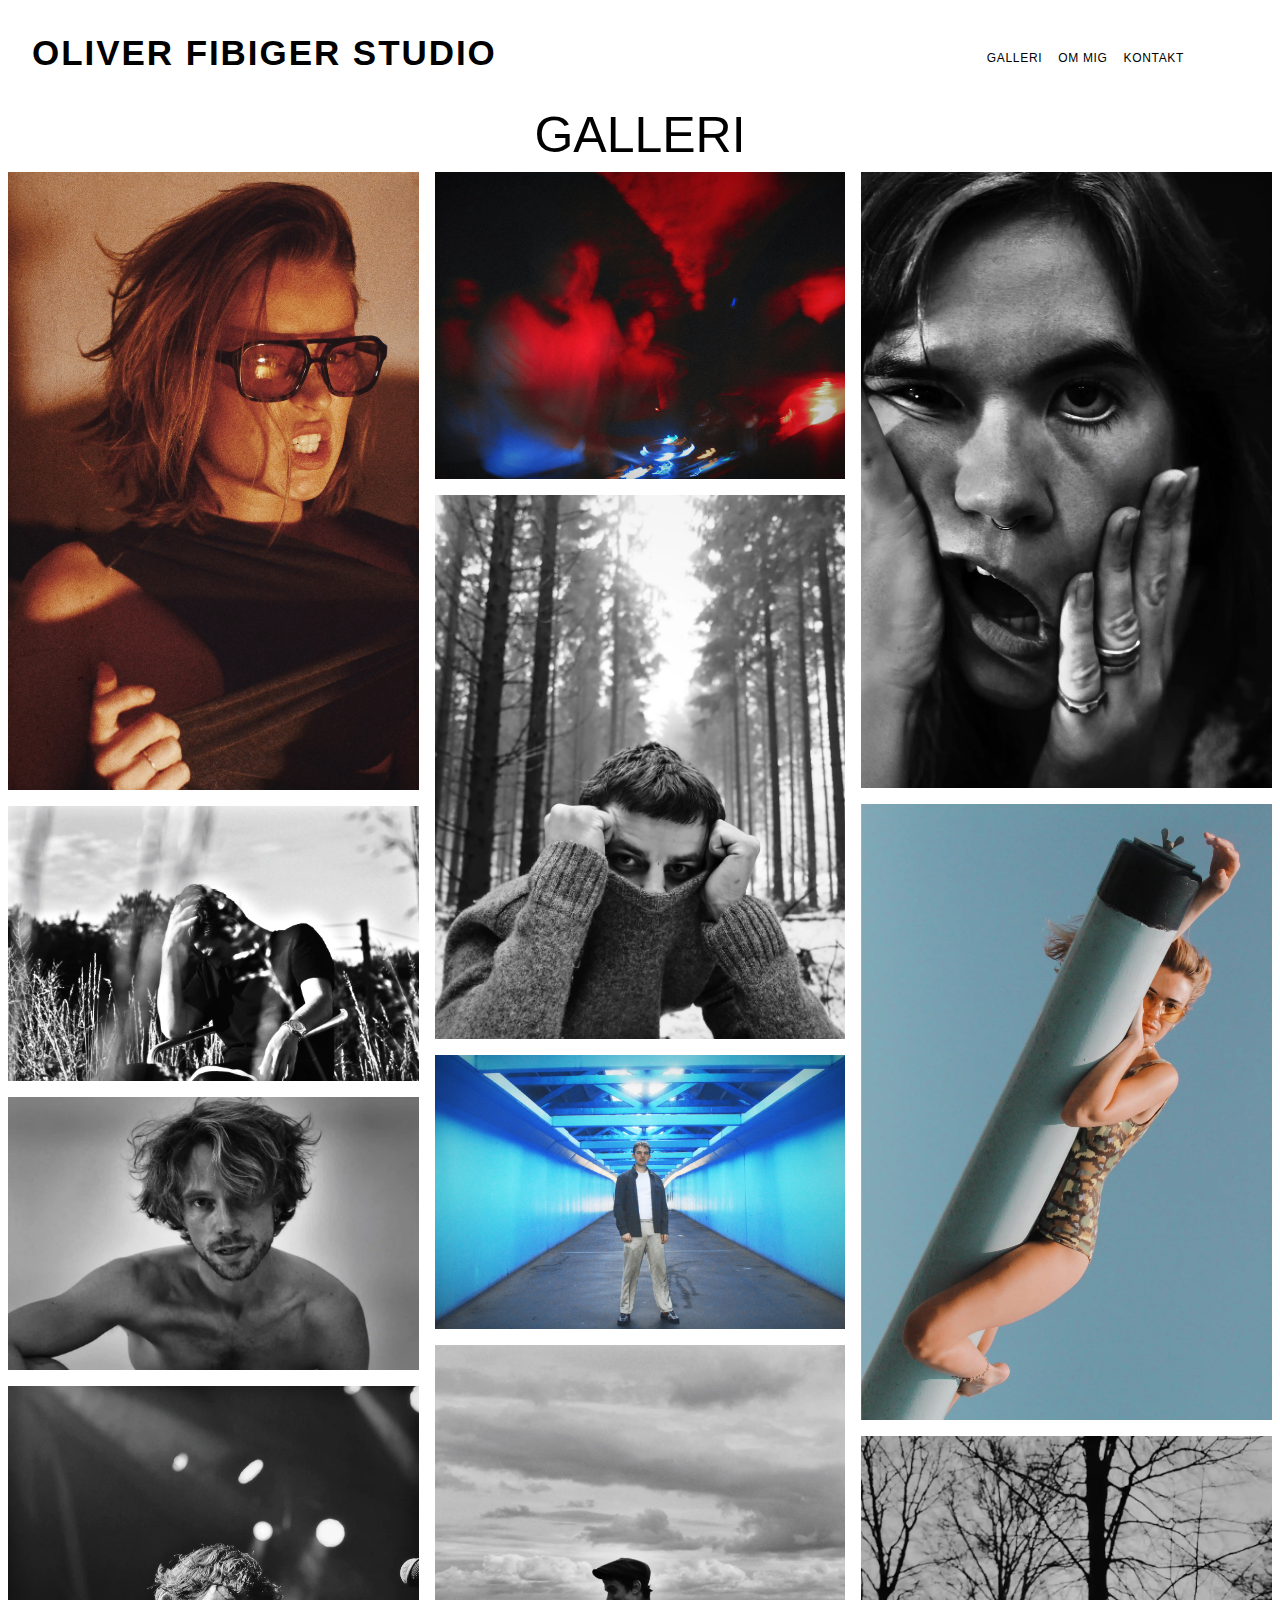
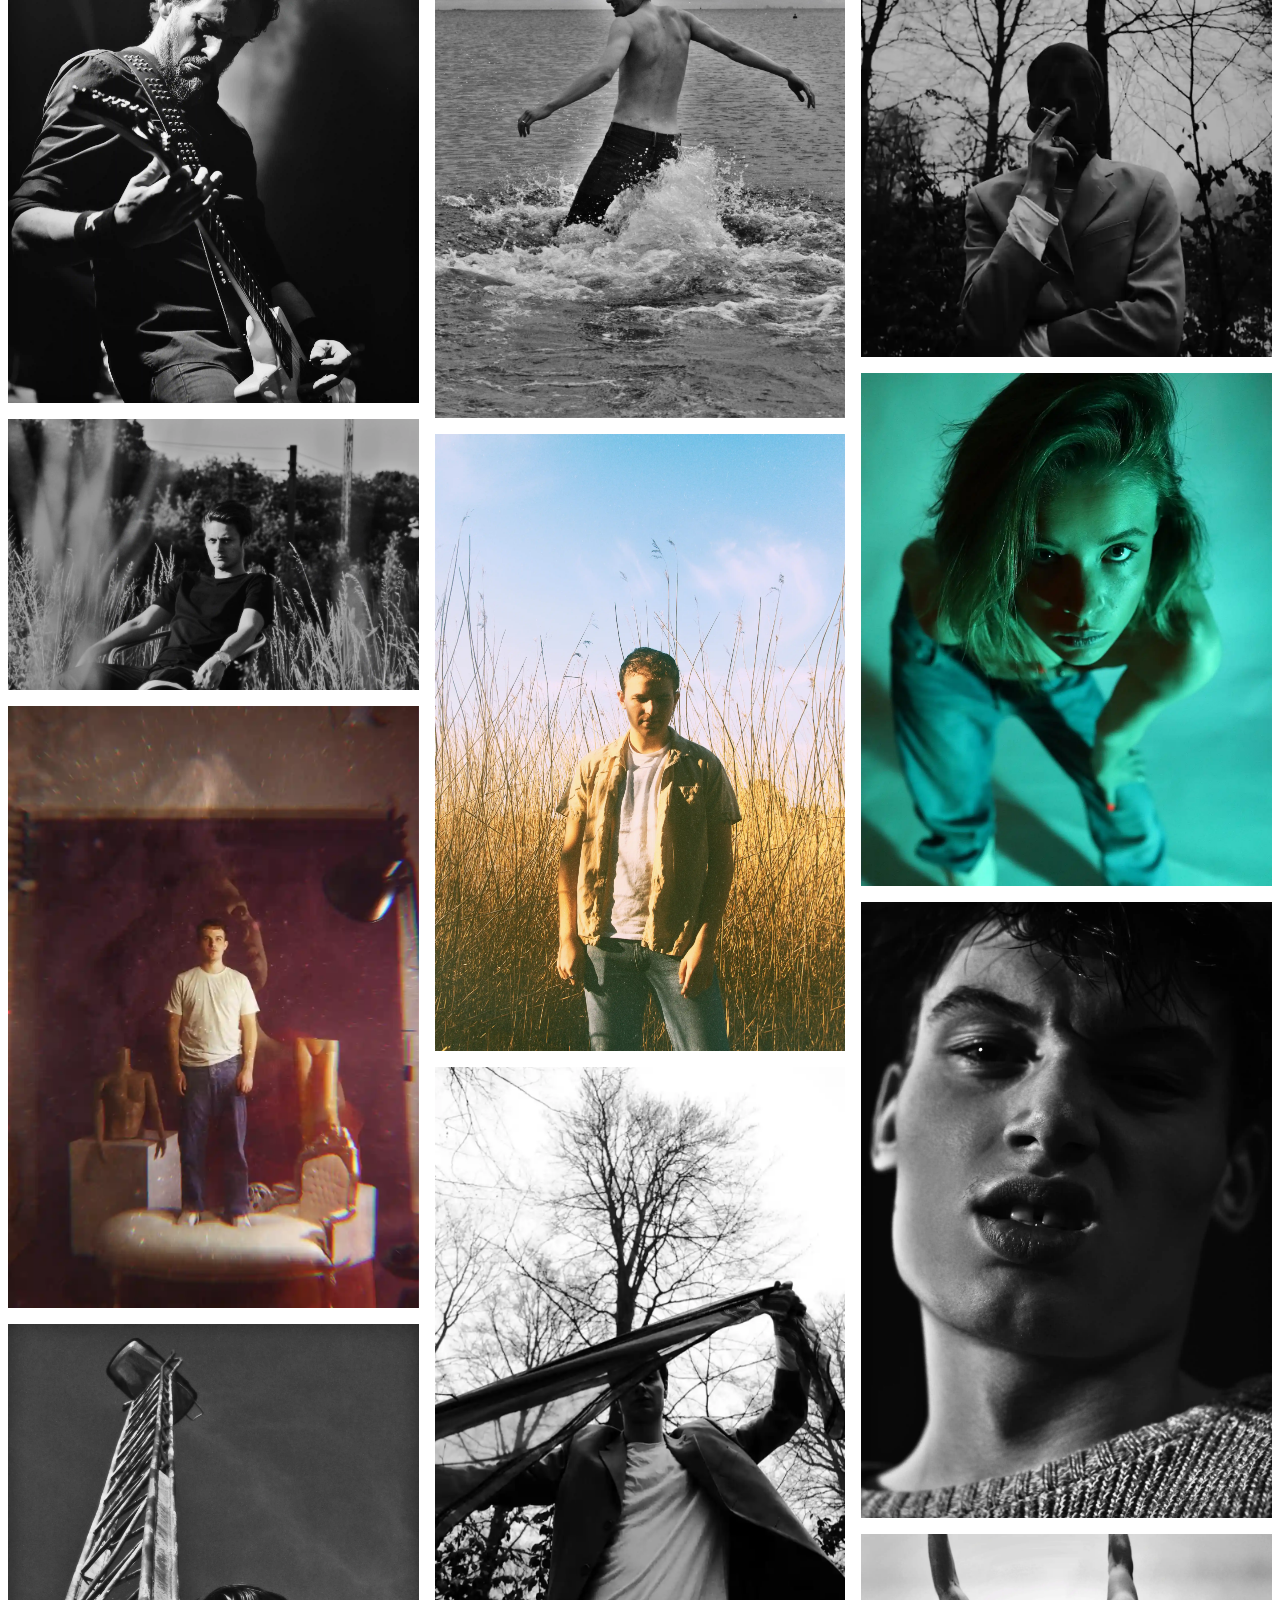
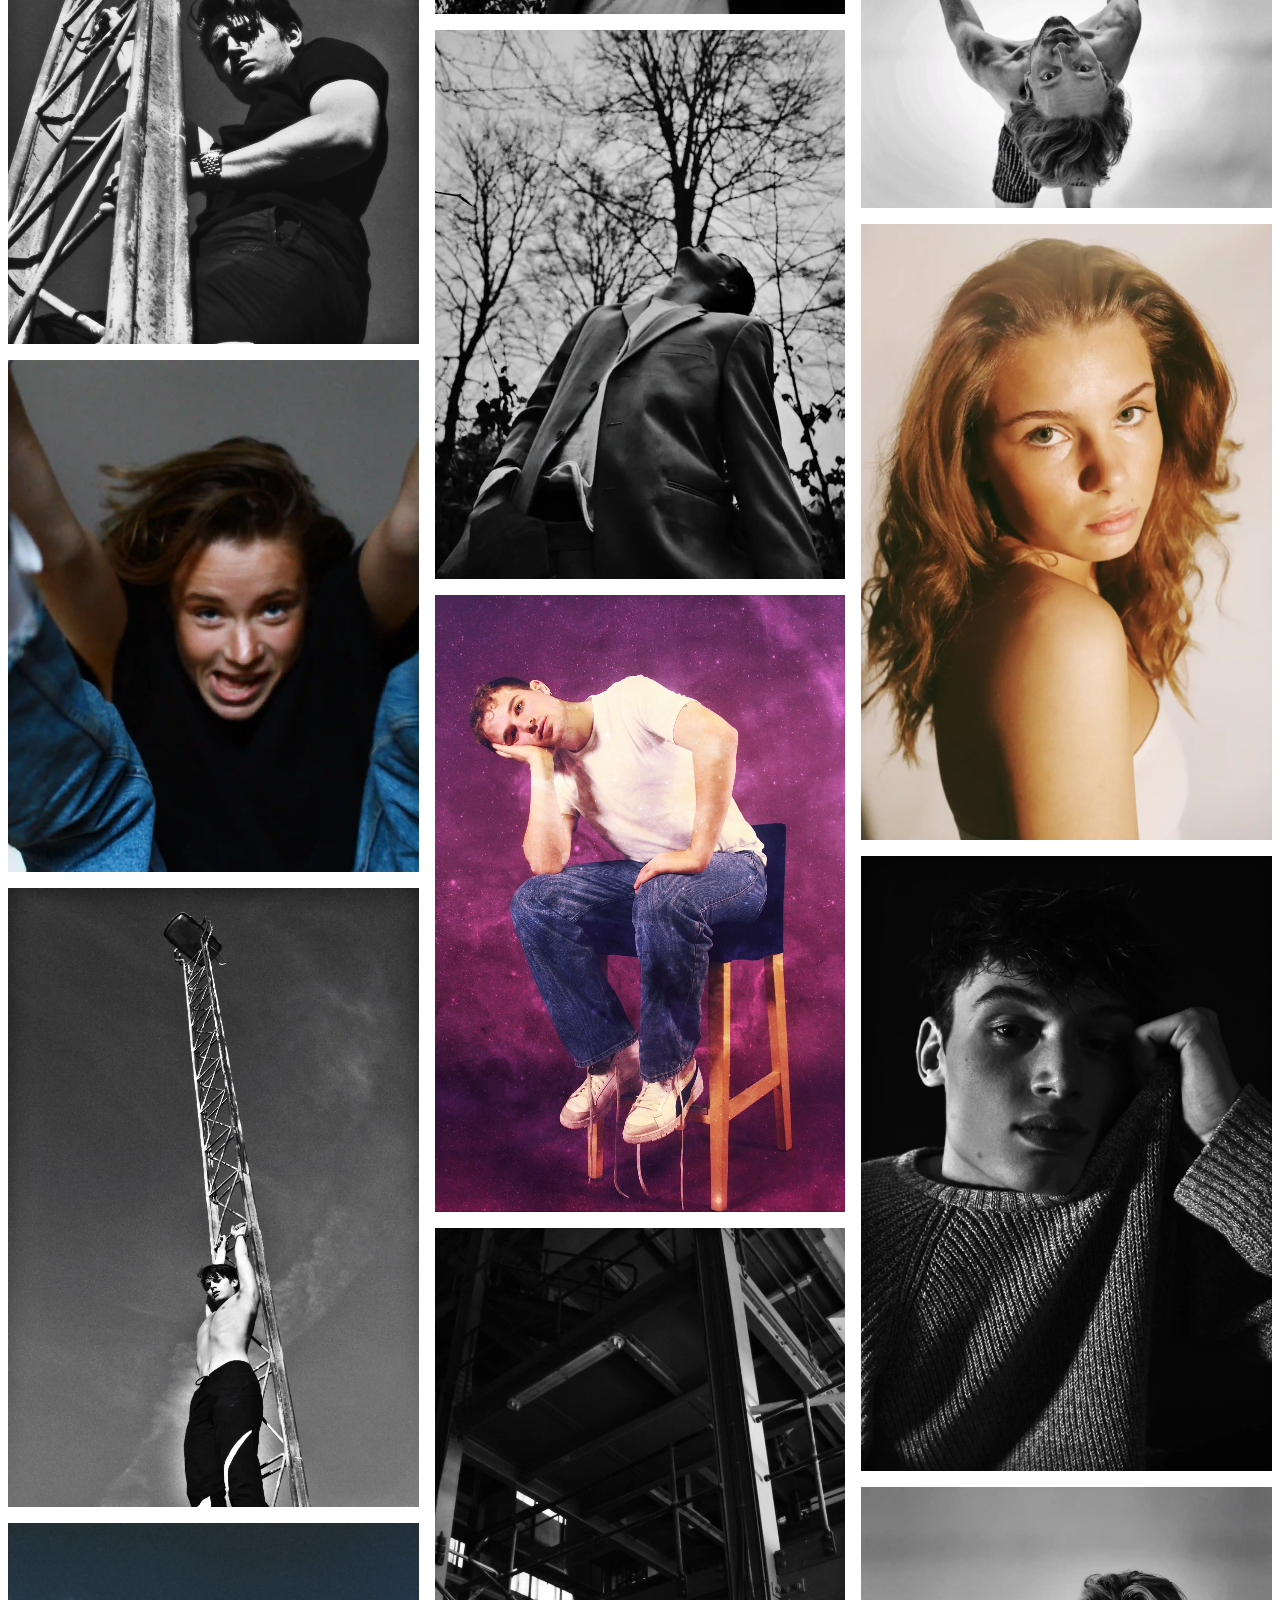
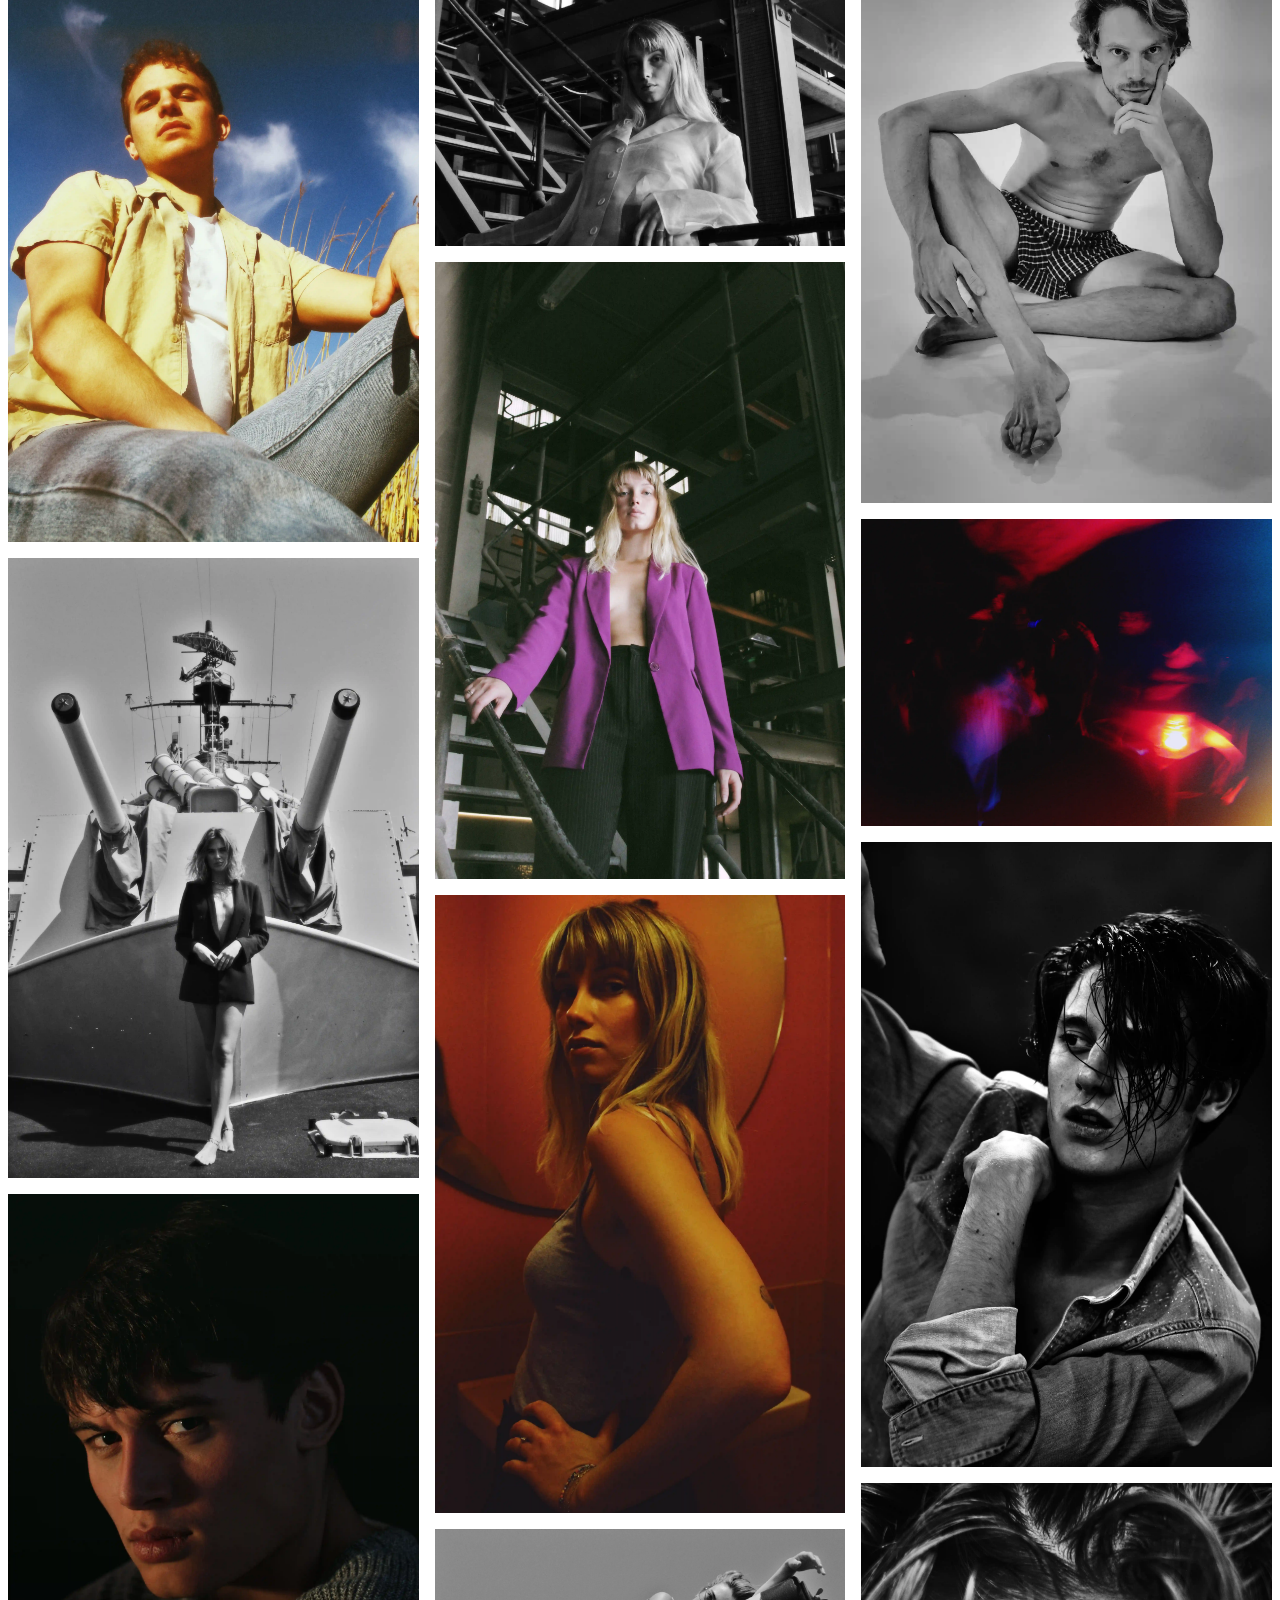
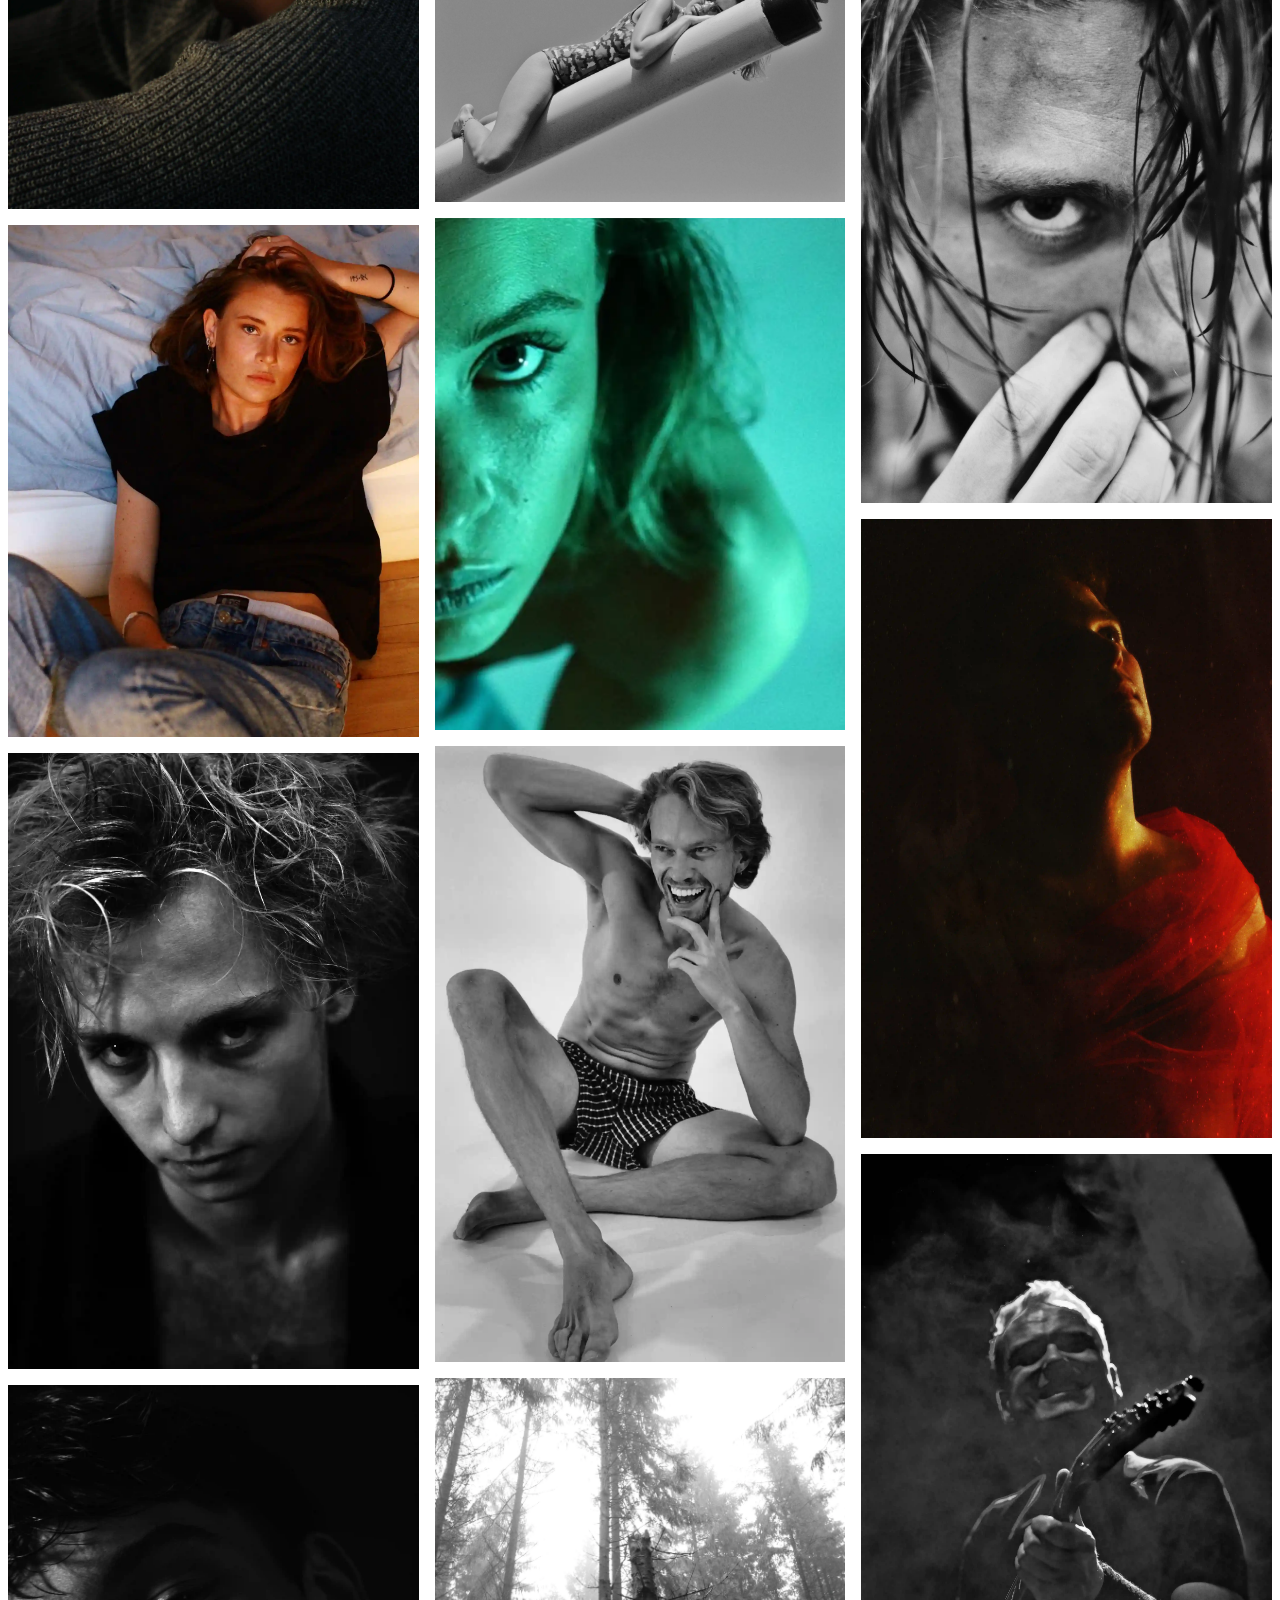
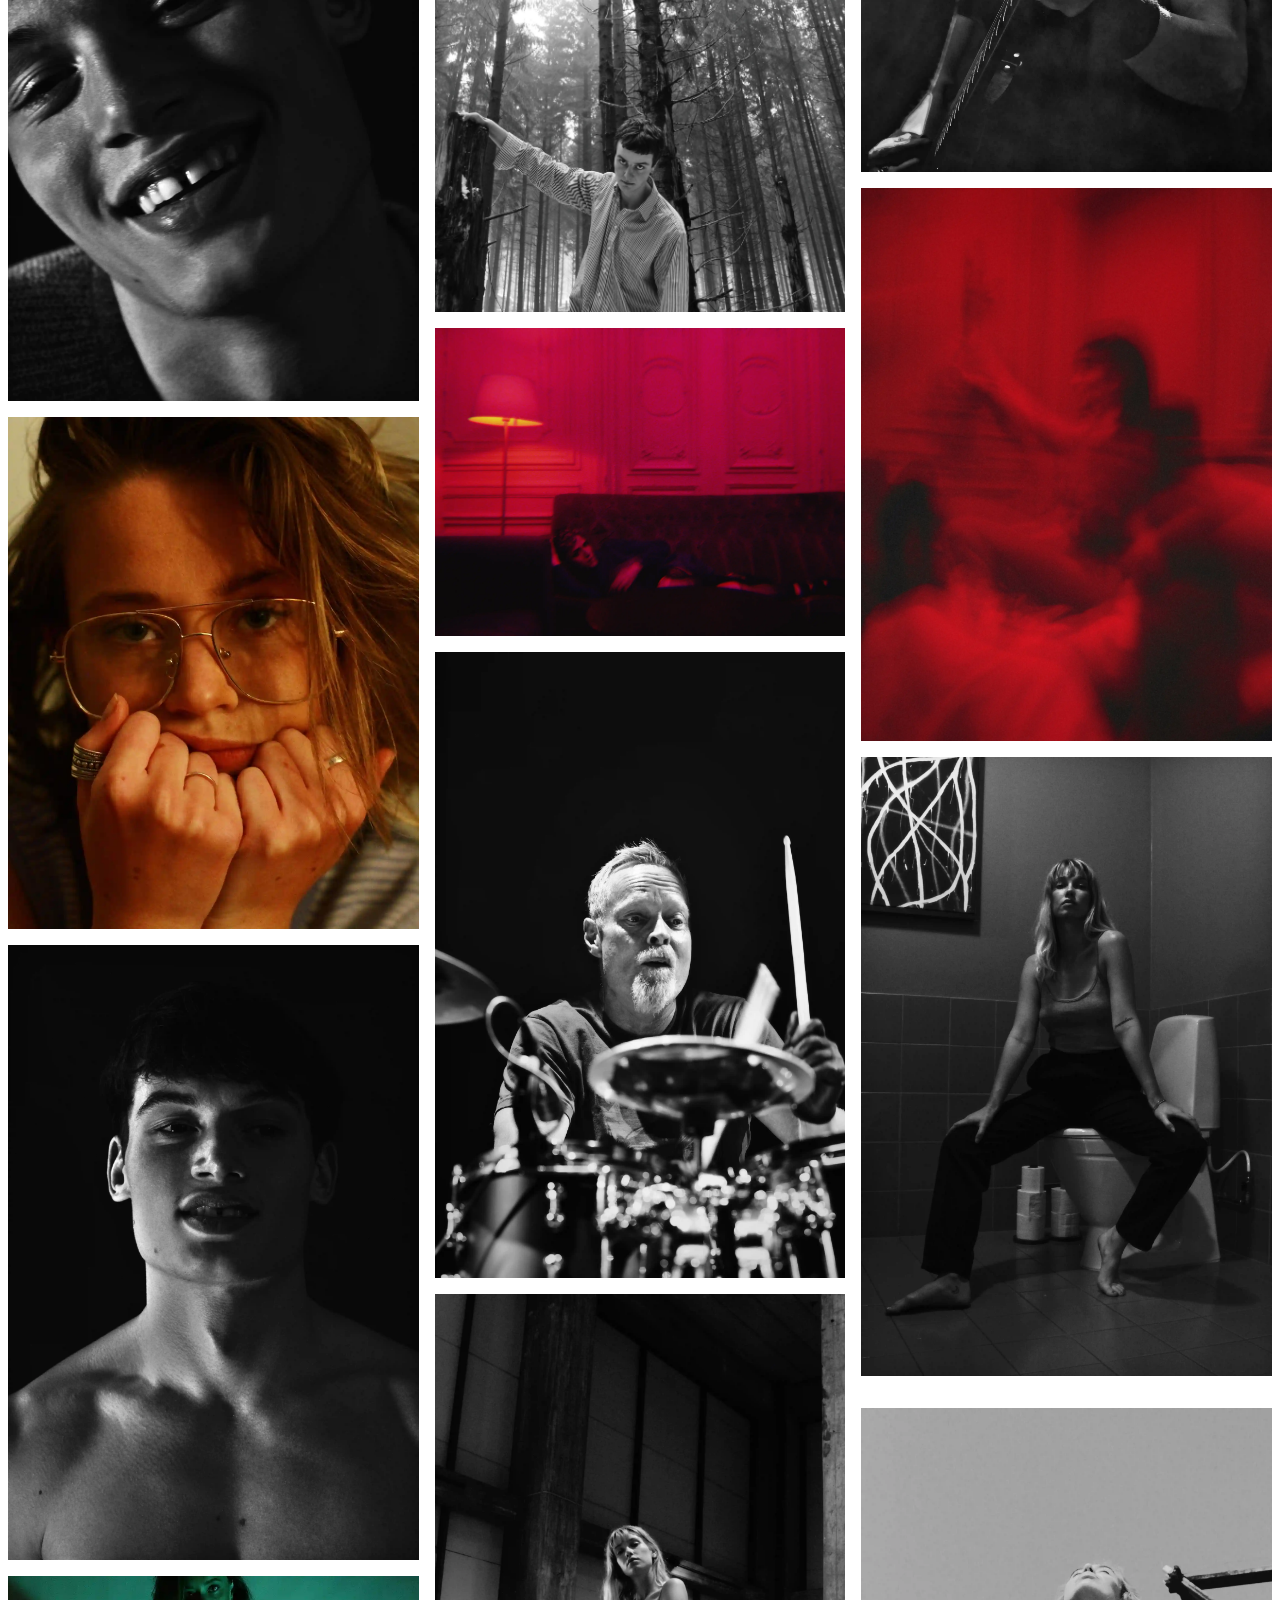
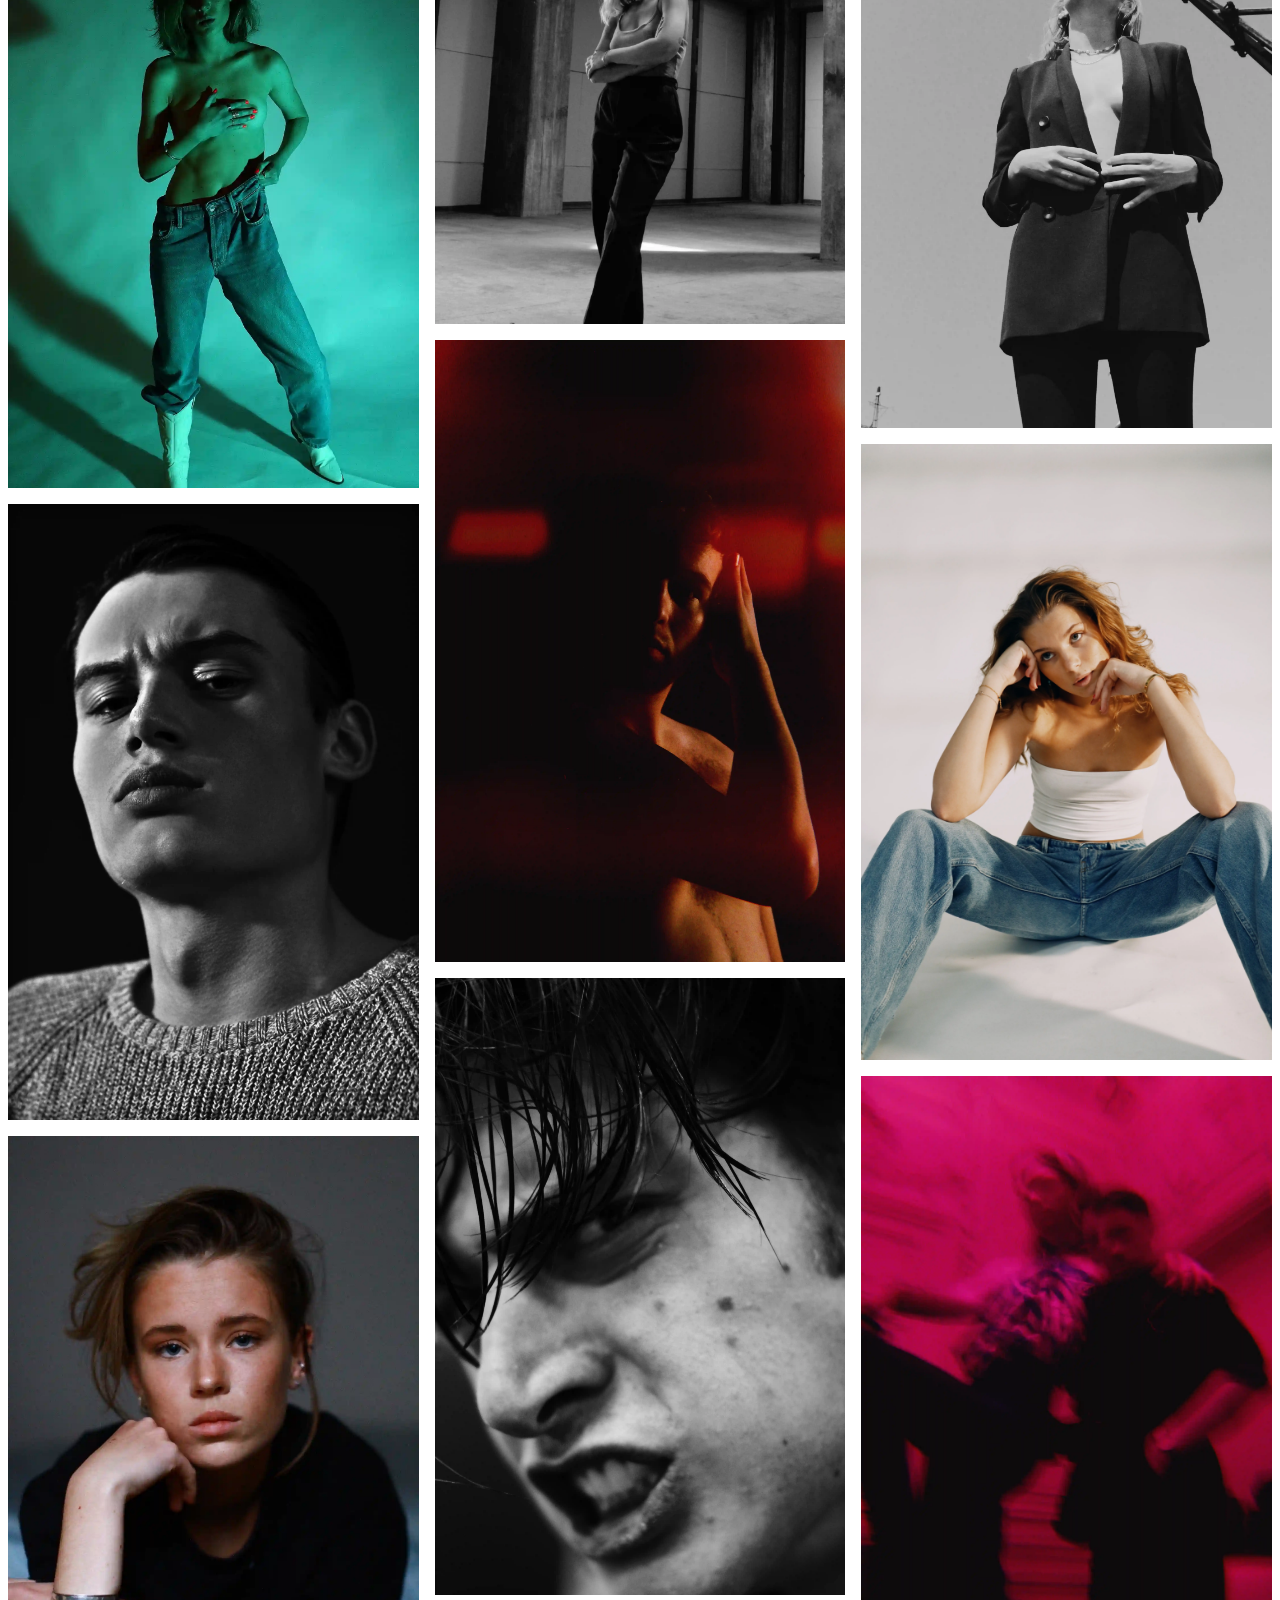
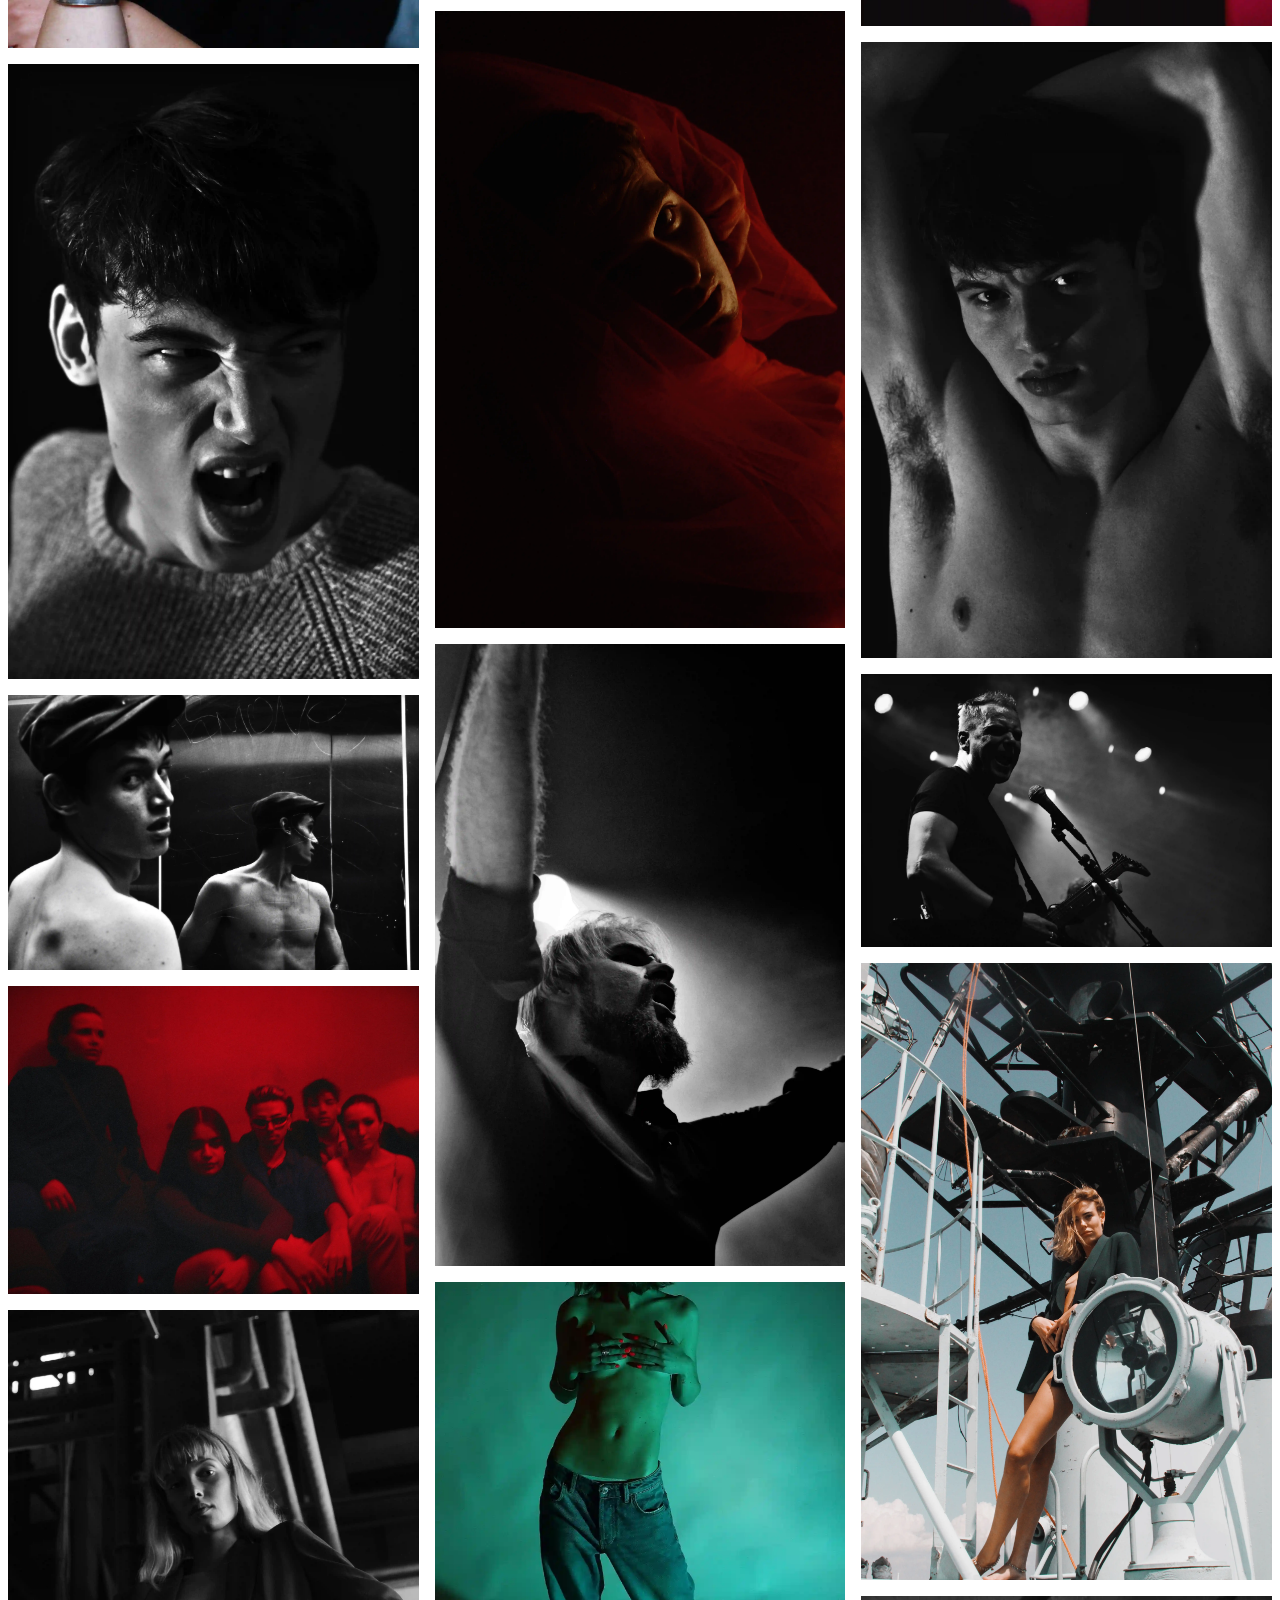
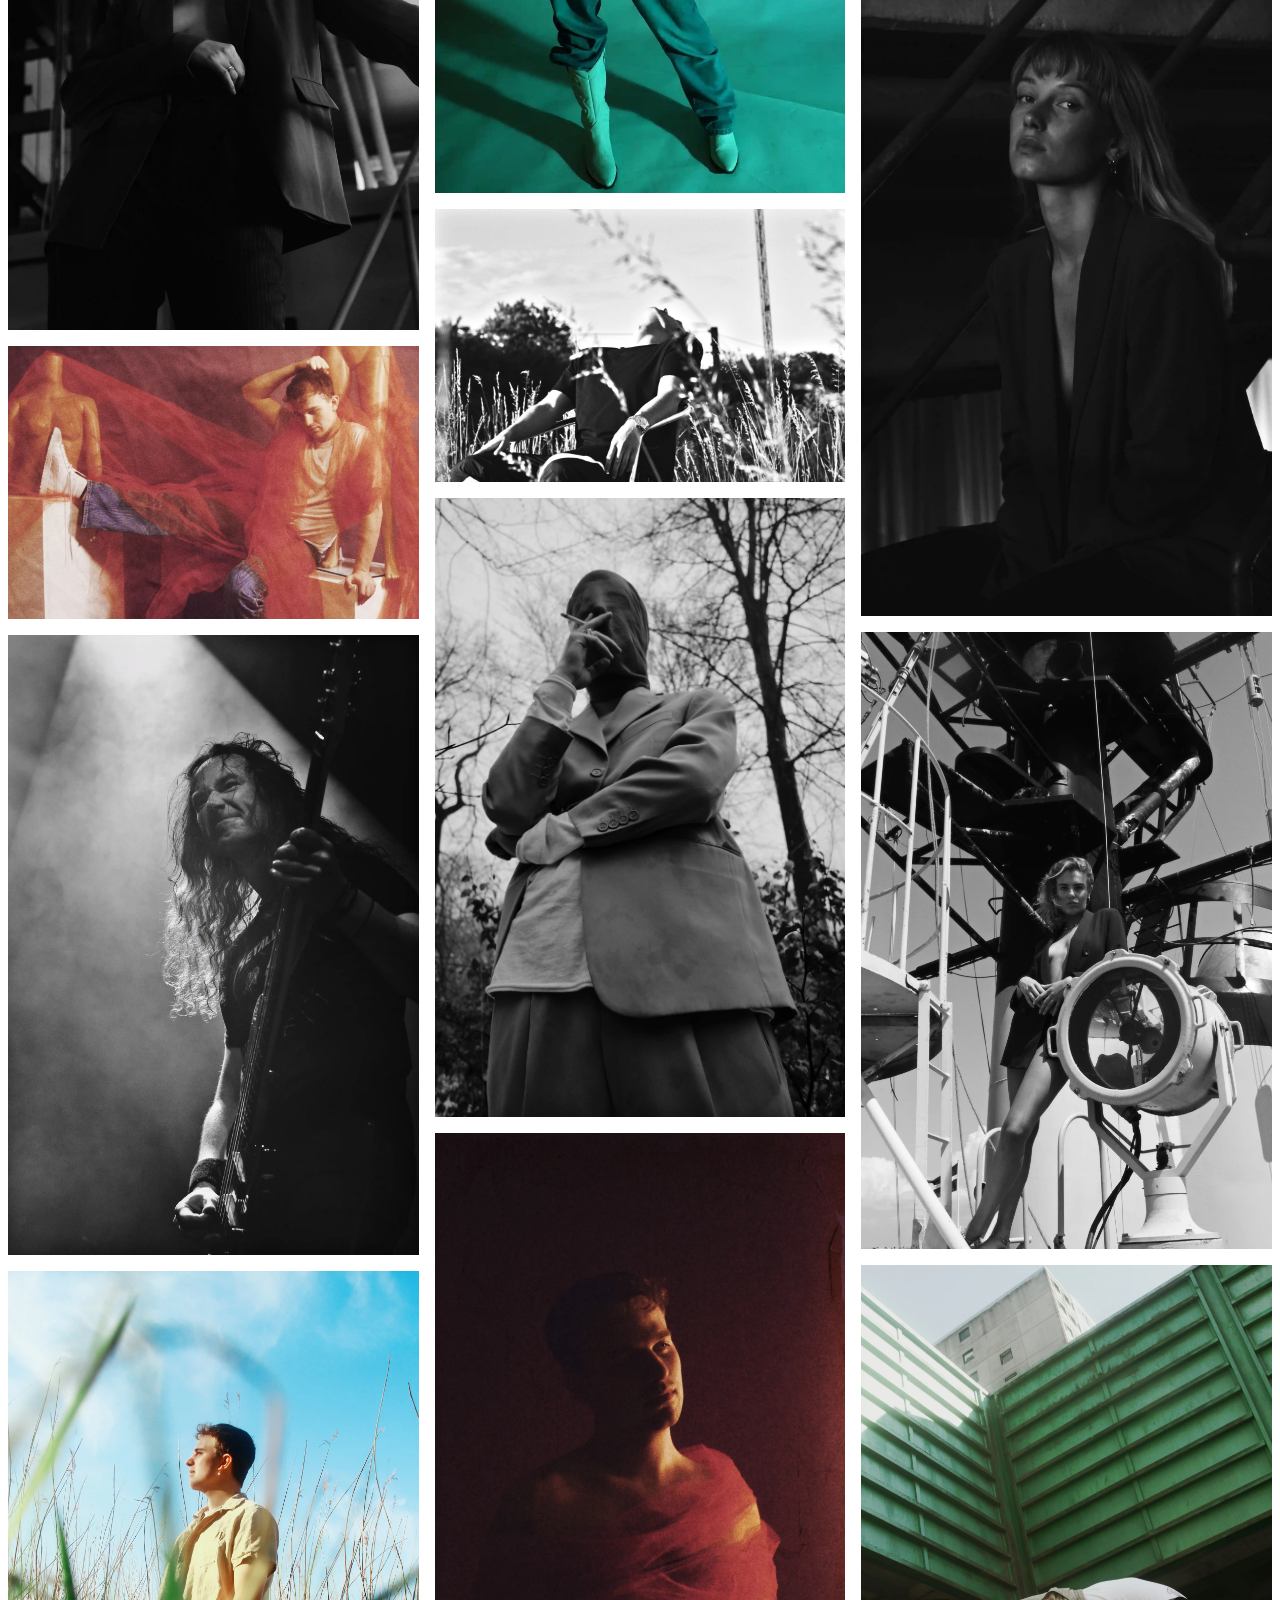
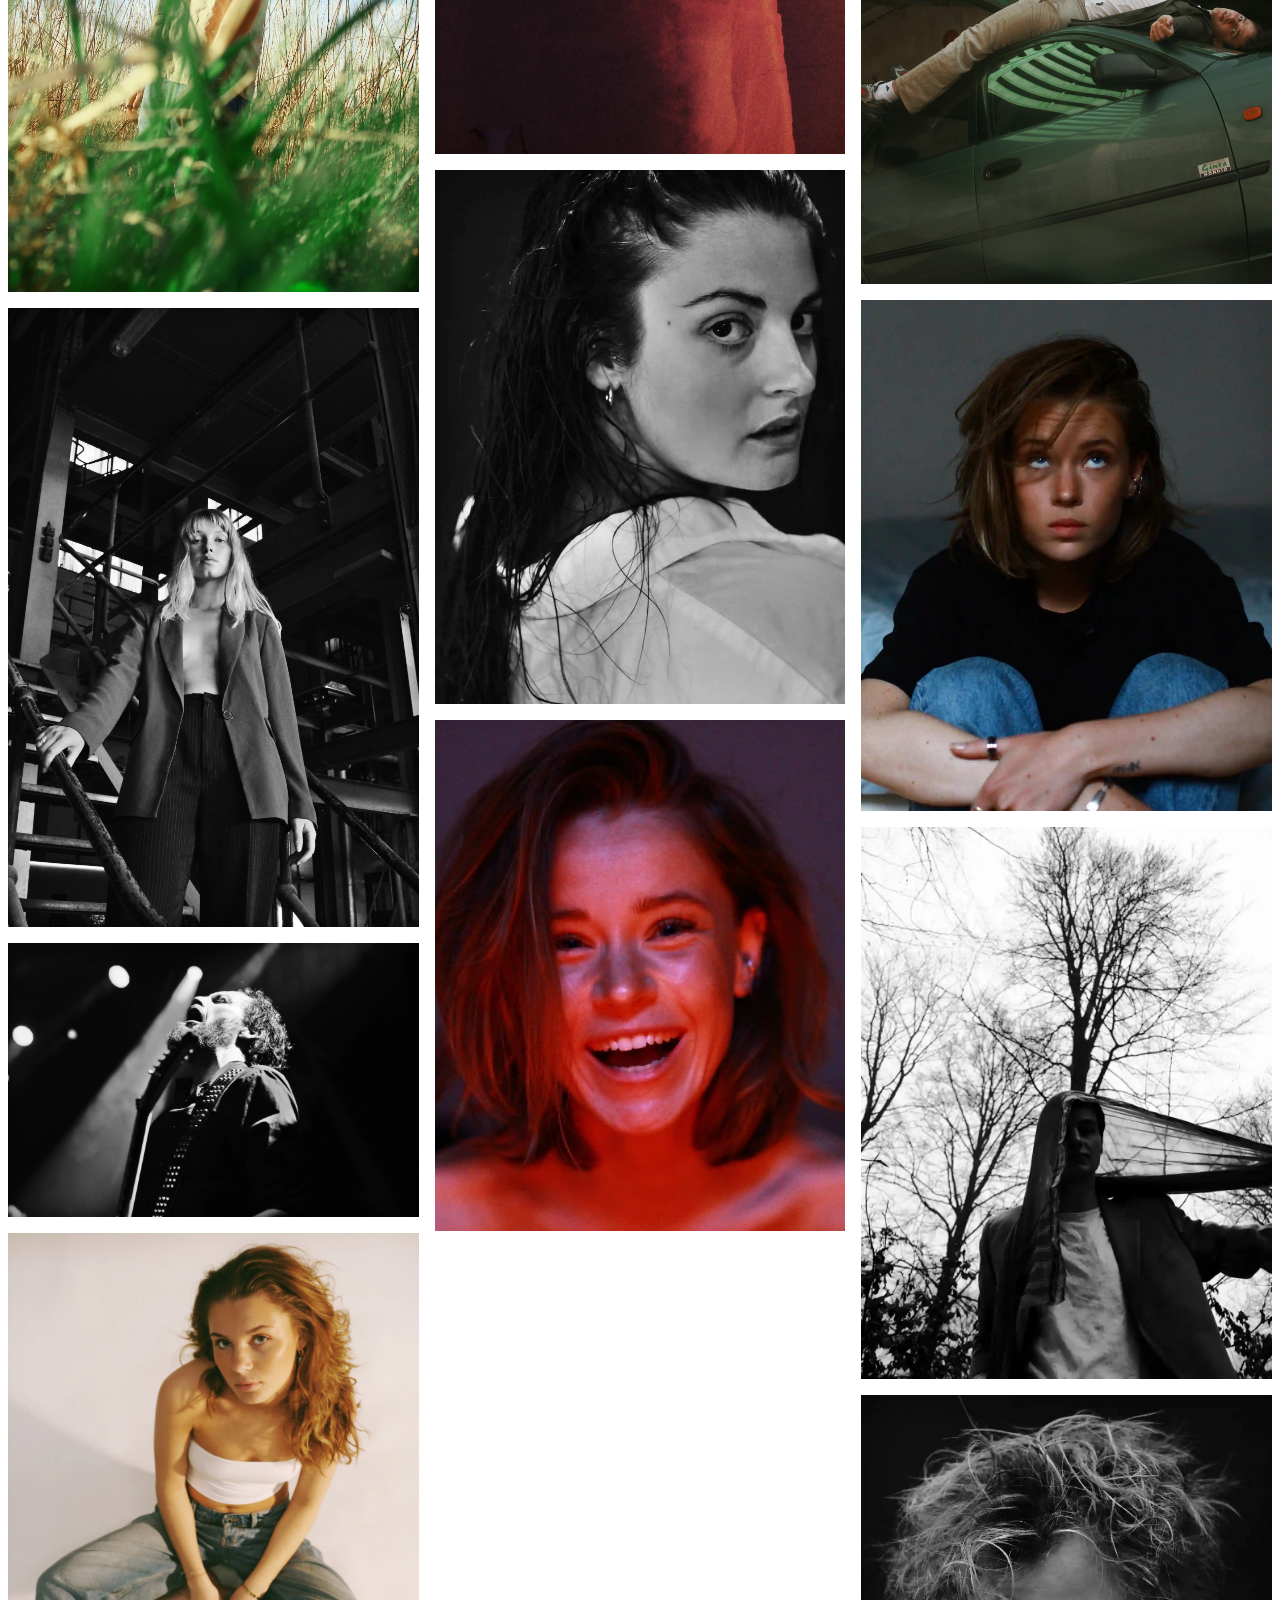
==== galleri.html @ abbf4ba5 "b" ====
<!DOCTYPE html>
<html lang="da">

<head>
    <meta charset="UTF-8">
    <meta http-equiv="X-UA-Compatible" content="IE=edge">
    <meta name="viewport" content="width=device-width, initial-scale=1.0">
    <meta name="robots" content="noindex">
    <link rel="stylesheet" href="css/mutual_design.css">
    <link rel="stylesheet" href="css/galleri.css">
    <title>Galleri</title>
</head>

<body>
    <header class="banner">
        <div>
            <a href="index.html" class="logo">Oliver Fibiger Studio</a>
        </div>

        <div id="container">
            <div class="kryds">
                <div class="bar1"></div>
                <div class="bar2"></div>
                <div class="bar3"></div>
            </div>
        </div>
        <nav class="main-menu">
            <ul>
                <li><a href="galleri.html">GALLERI</a></li>
                <li><a href="om_mig.html">OM MIG</a></li>
                <li><a href="kontakt.html">KONTAKT</a></li>
            </ul>
        </nav>

    </header>
    <h1>GALLERI</h1>
    <div class="galleri">
        <div class="col">
            <img src="img/45.webp" alt="">
            <img src="img/1.webp" alt="">
            <img src="img/94.webp" alt="">
            <img src="img/103.webp" alt="">
            <img src="img/10.webp" alt="">
            <img src="img/59.webp" alt="">
            <img src="img/11.webp" alt="">
            <img src="img/112.webp" alt="">
            <img src="img/12.webp" alt="">
            <img src="img/13.webp" alt="">
            <img src="img/32.webp" alt="">
            <img src="img/16.webp" alt="">
            <img src="img/117.webp" alt="">
            <img src="img/89.webp" alt="">
            <img src="img/17.webp" alt="">
            <img src="img/114.webp" alt="">
            <img src="img/18.webp" alt="">
            <img src="img/110.webp" alt="">
            <img src="img/19.webp" alt="">
            <img src="img/119.webp" alt="">
            <img src="img/23.webp" alt="">
            <img src="img/24.webp" alt="">
            <img src="img/75.webp" alt="">
            <img src="img/27.webp" alt="">
            <img src="img/67.webp" alt="">
            <img src="img/5.webp" alt="">
            <img src="img/14.webp" alt="">
            <img src="img/28.webp" alt="">
            <img src="img/102.webp" alt="">
            <img src="img/84.webp" alt="">
            <img src="img/69.webp" alt="">
            <img src="img/78.webp" alt="">
            <img src="img/21.webp" alt="">
        </div>
        <div class="col">
            <img src="img/70.webp" alt="">
            <img src="img/50.webp" alt="">
            <img src="img/54.webp" alt="">
            <img src="img/72.webp" alt="">
            <img src="img/15.webp" alt="">
            <img src="img/42.webp" alt="">
            <img src="img/44.webp" alt="">
            <img src="img/66.webp" alt="">
            <img src="img/25.webp" alt="">
            <img src="img/48.webp" alt="">
            <img src="img/49.webp" alt="">
            <img src="img/55.webp" alt="">
            <img src="img/108.webp" alt="">
            <img src="img/96.webp" alt="">
            <img src="img/51.webp" alt="">
            <img src="img/77.webp" alt="">
            <img src="img/104.webp" alt="">
            <img src="img/30.webp" alt="">
            <img src="img/56.webp" alt="">
            <img src="img/99.webp" alt="">
            <img src="img/62.webp" alt="">
            <img src="img/105.webp" alt="">
            <img src="img/106.webp" alt="">
            <img src="img/8.webp" alt="">
            <img src="img/40.webp" alt="">
            <img src="img/64.webp" alt="">
            <img src="img/90.webp" alt="">
            <img src="img/118.webp" alt="">
        </div>
        <div class="col">
            <img src="img/91.webp" alt="">
            <img src="img/46.webp" alt="">
            <img src="img/43.webp" alt="">
            <img src="img/111.webp" alt="">
            <img src="img/88.webp" alt="">
            <img src="img/95.webp" alt="">
            <img src="img/80.webp" alt="">
            <img src="img/20.webp" alt="">
            <img src="img/97.webp" alt="">
            <img src="img/68.webp" alt="">
            <img src="img/98.webp" alt="">
            <img src="img/100.webp" alt="">
            <img src="img/63.webp" alt="">
            <img src="img/107.webp" alt="">
            <img src="img/71.webp" alt="">
            <img src="img/29.webp" alt="">
            <img src="img/113.webp" alt="">
            <img src="img/33.webp" alt="">
            <img src="img/87.webp" alt="">
            <img src="img/76.webp" alt="">
            <img src="img/22.webp" alt="">
            <img src="img/4.webp" alt="">
            <img src="img/47.webp" alt="">
            <img src="img/34.webp" alt="">
            <img src="img/36.webp" alt="">
            <img src="img/53.webp" alt="">
            <img src="img/115.webp" alt="">
            <img src="img/41.webp" alt="">
            <img src="img/92.webp" alt="">
            <img src="img/73.webp" alt="">
            <img src="img/93.webp" alt="">
            <img src="img/65.webp" alt="">
            <img src="img/109.webp" alt="">
        </div>
    </div>
    <footer>
        <h3 class="footer">Oliver Fibiger Studio</h3>
        <div class="ikon">
            <a href="tel:42231717">
                <img class="mobil" src="img/mobil.webp" alt="mobil ikon">
            </a>
            <a href="https://www.instagram.com/oliverfibiger.studio/">
                <img class="ig" src="img/ig.webp" alt="instagram ikon">
            </a>
        </div>
    </footer>
    <script src="script.js"></script>
</body>

</html>
---- css/mutual_design.css ----
/*************** Reset *********************/
* {
  margin: 0;
  padding: 0;
  box-sizing: border-box;
}

/*************** img *********************/

img {
  width: 100%;
  display: block;
}

/*************** body *********************/

body {
  min-height: 100vh;
  display: flex;
  flex-direction: column;
  font-family: brandon-grotesque, sans-serif;
}

/*************** header *********************/

header {
  display: flex;
  justify-content: space-between;
  align-items: baseline;
  padding-top: 30px;
  padding-bottom: 20px;
}
nav {
  display: flex;
  justify-content: space-between;
  list-style: none;
  padding: 0.5rem;
  gap: 30px;
  overflow-x: auto;
  float: left;
  padding-right: 4rem;
}
.kryds {
  display: inline;
}

ul {
  display: flex;
  flex-direction: row;
  list-style-type: none;
  gap: 90px;
  margin-top: 10px;
  font-size: 12px;
  text-transform: uppercase;
}

a {
  text-decoration: none;
  font-weight: 500;
  color: black;
  letter-spacing: 0.0555556em;
}

.logo {
  text-decoration: none;
  font-weight: 900;
  color: black;
  font-size: 35px;
  letter-spacing: 0.0555556em;
  line-height: 1.2em;
  text-transform: uppercase;
}
.menu {
  padding-right: 20px;
}

/*************** main *********************/

main {
  max-width: 1200px;
  margin-inline: auto;
}

h1 {
  font-size: 50px;
  font-weight: 300;
  text-align: center;
}

h3 {
  font-size: 20px;
  font-weight: 100;
}

p {
  font-size: 20px;
  font-weight: 70;
}

/*************** footer *********************/
.ig,
.mobil {
  height: 22px;
  width: 22px;
  padding: 0;
  margin-block: 1rem;
}
.ikon {
  display: flex;
  justify-content: center;
  gap: 40px;
}

footer,
.footer {
  padding-top: 2rem;
  font-size: 20px;
  text-align: center;
}

/************ MENU ***********************************************/

/* header */
.banner {
  padding: 2rem;
  display: flex;
  flex-flow: wrap;
  justify-content: space-between;
  align-items: center;
  gap: 20px 40px;
}

.main-menu ul {
  list-style: none;
  padding: 0;
  display: flex;
  gap: 1rem;
}

/* burgermenu */
#container {
  background: transparent;
  border: none;
  display: none;
  text-align: right;
}

@media (max-width: 838px) {
  #container {
    display: block;
  }

  .main-menu.shown {
    display: contents;
  }

  .main-menu ul {
    display: none;
  }

  .main-menu.shown ul {
    border-top: 1px solid #000;
    padding-top: 1rem;
    display: flex;
    flex-flow: column;
    flex-basis: 100%;
  }

  #container {
    display: grid;
    justify-items: end;
    cursor: pointer;
    width: 100%;
  }

  .main-menu.shown li {
    text-align: end;
  }

  .bar1,
  .bar2,
  .bar3 {
    width: 35px;
    height: 5px;
    background-color: #333;
    margin: 6px 0;
    transition: 0.4s;
  }

  /* Rotater første bar */
  .change .bar1 {
    transform: translate(0, 11px) rotate(-45deg);
  }

  /* Fadeout anden bar */
  .change .bar2 {
    opacity: 0;
  }

  /* Rotater sidste bar */
  .change .bar3 {
    transform: translate(0, -11px) rotate(45deg);
  }
}
---- css/galleri.css ----
@media (min-width: 800px) {
  .galleri {
    display: grid;
    grid-template-columns: repeat(3, 1fr);
  }
}

img {
  padding: 0.5rem;
}
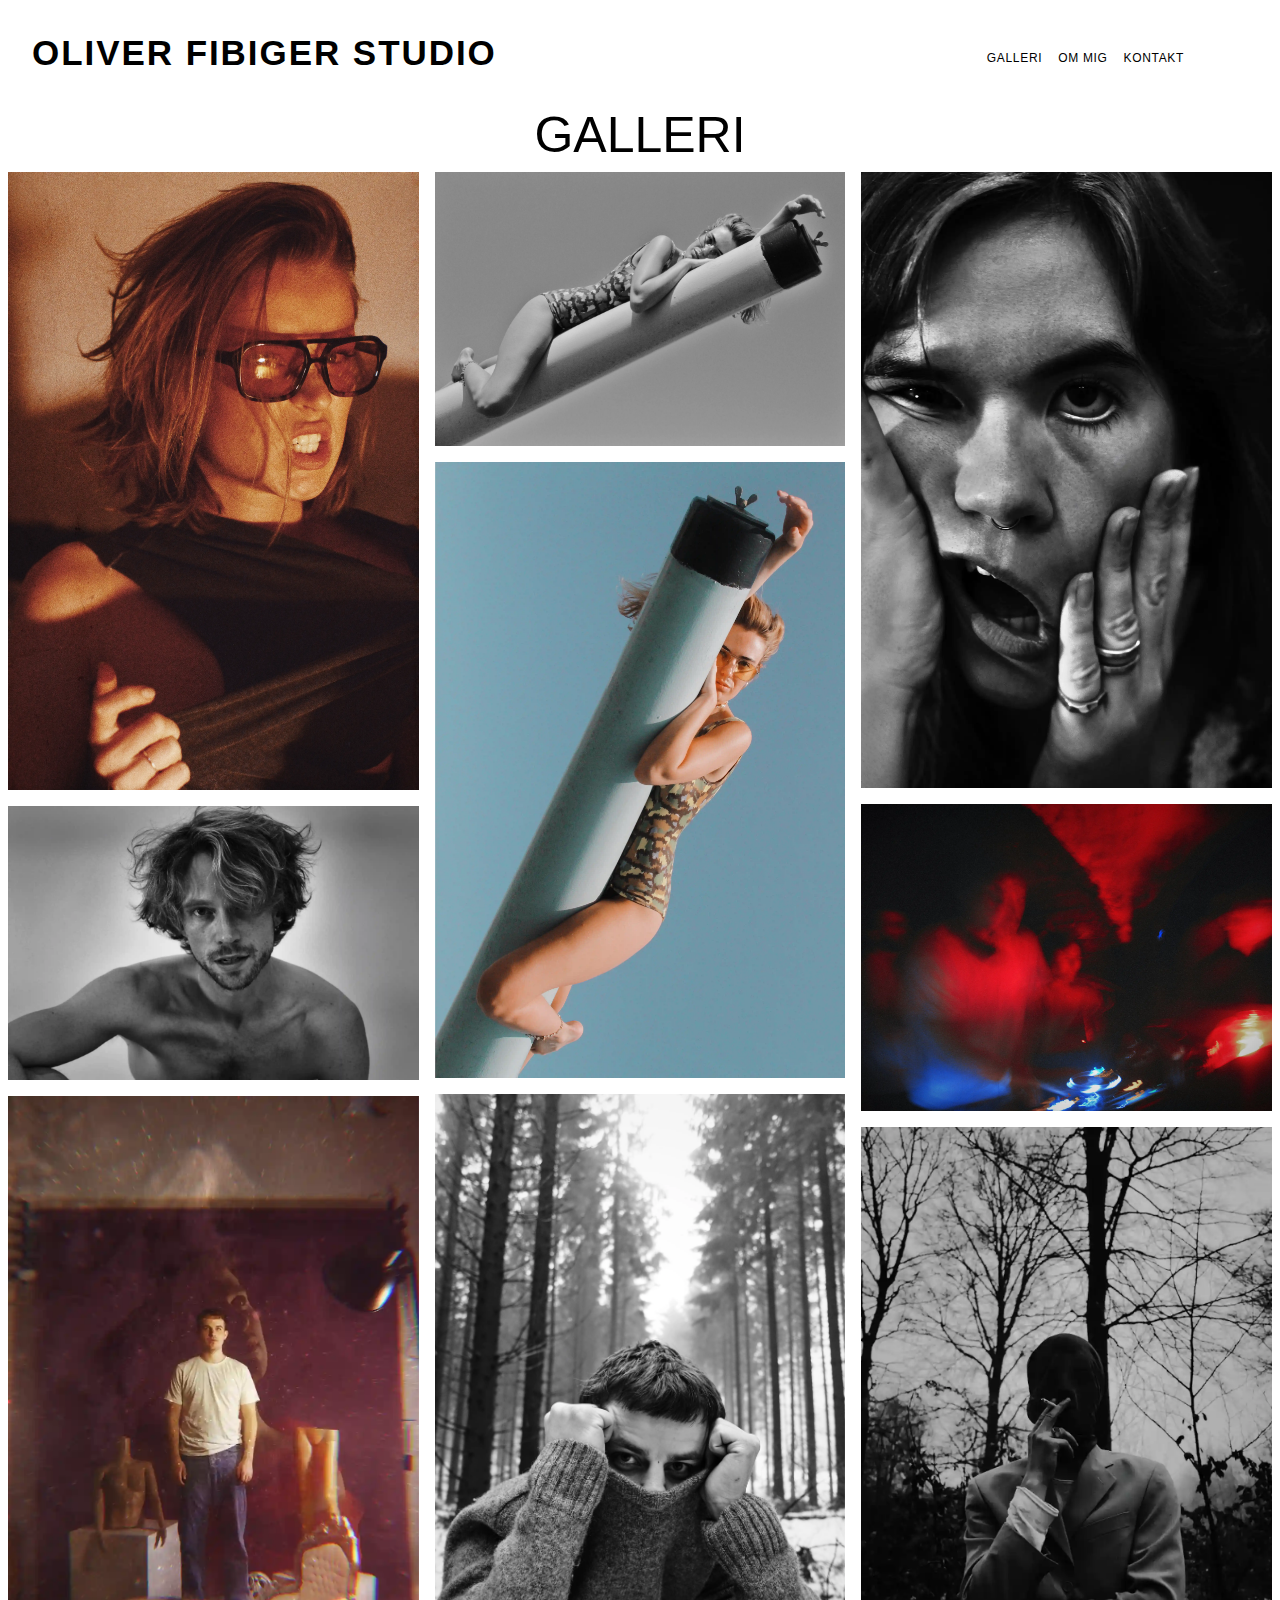
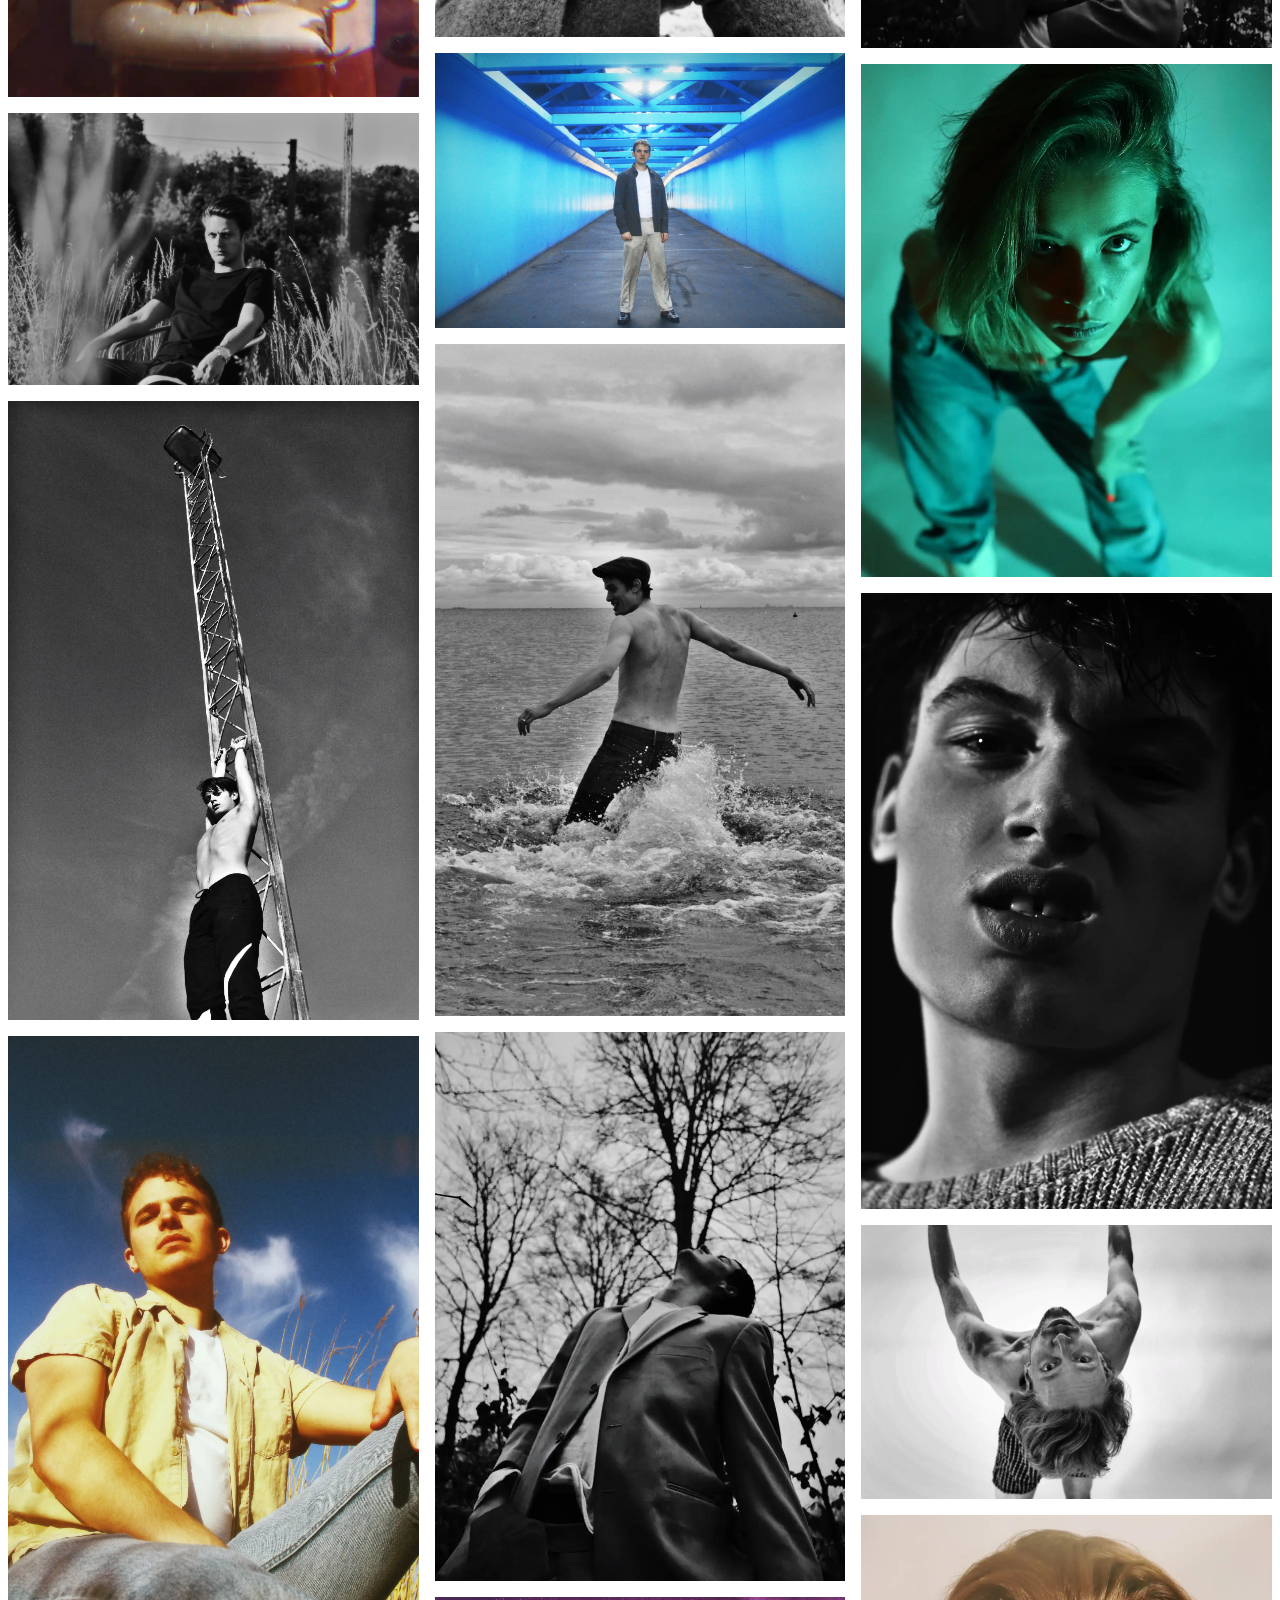
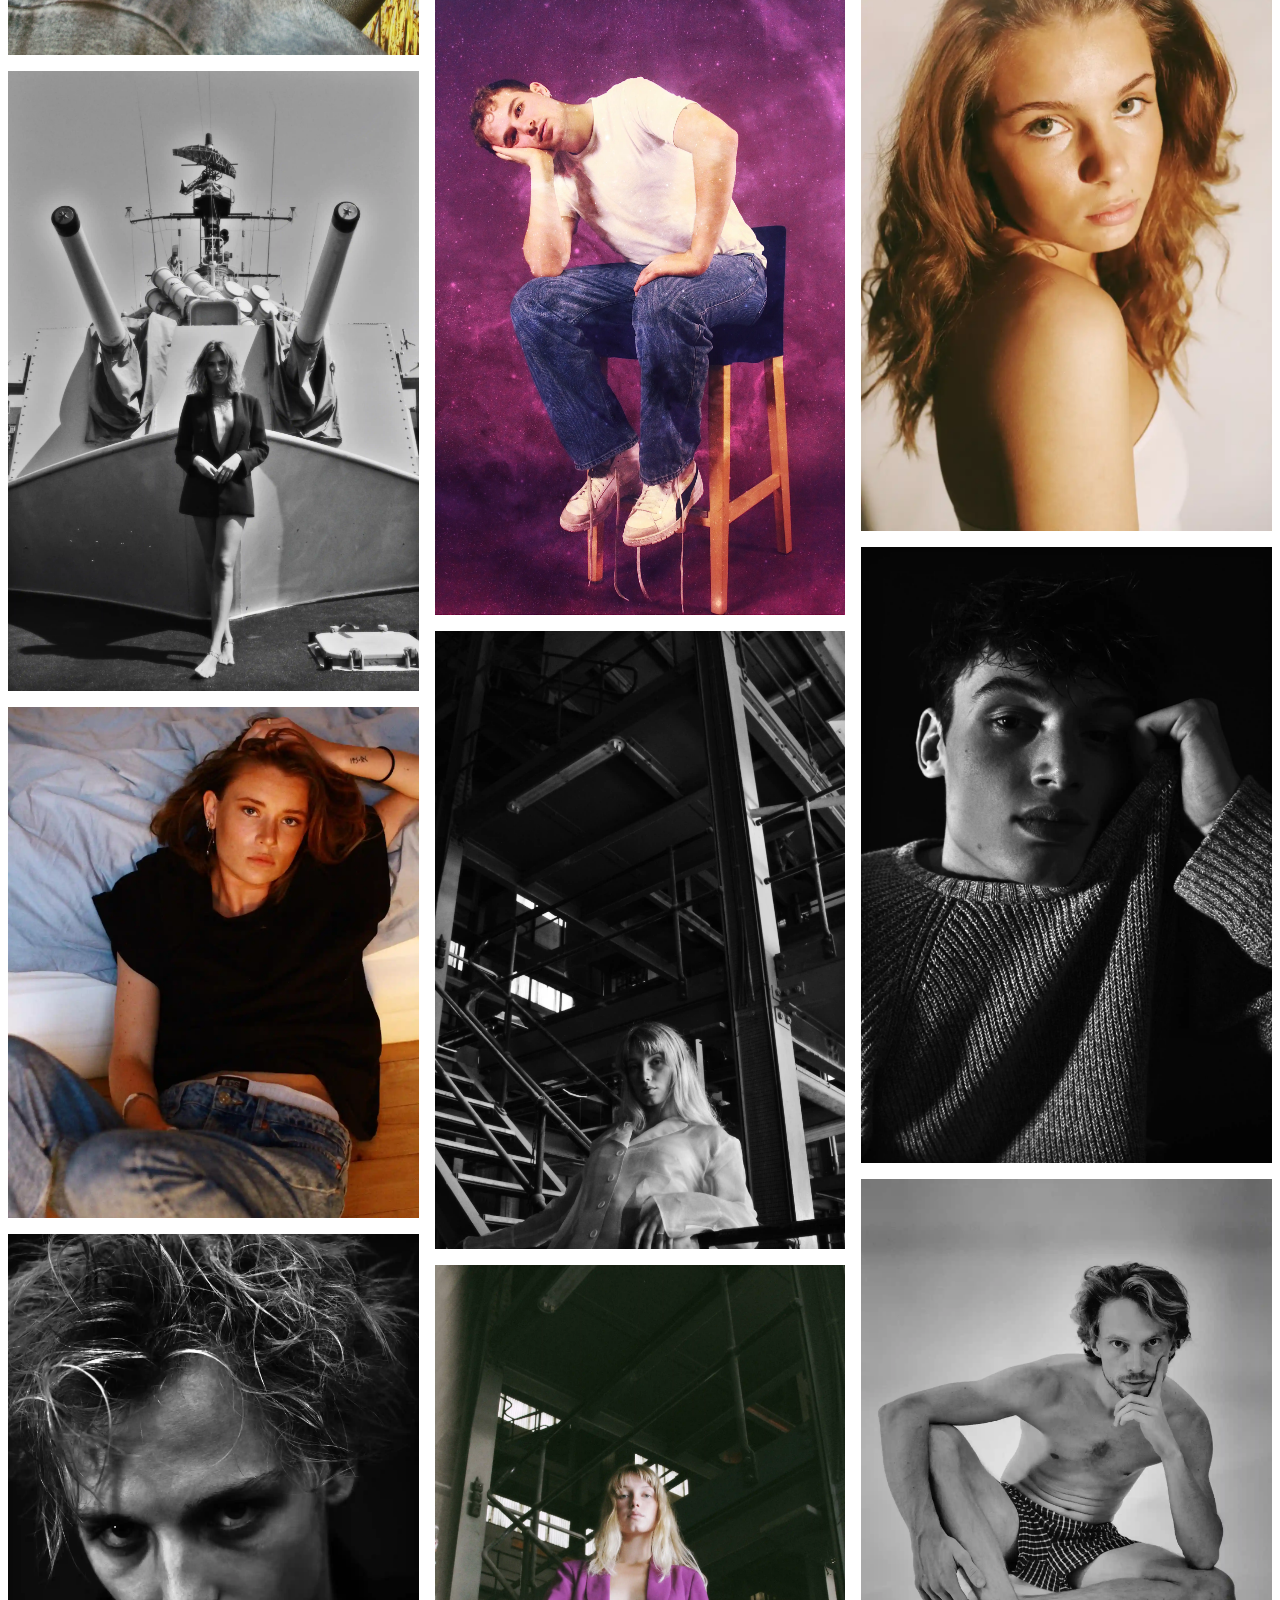
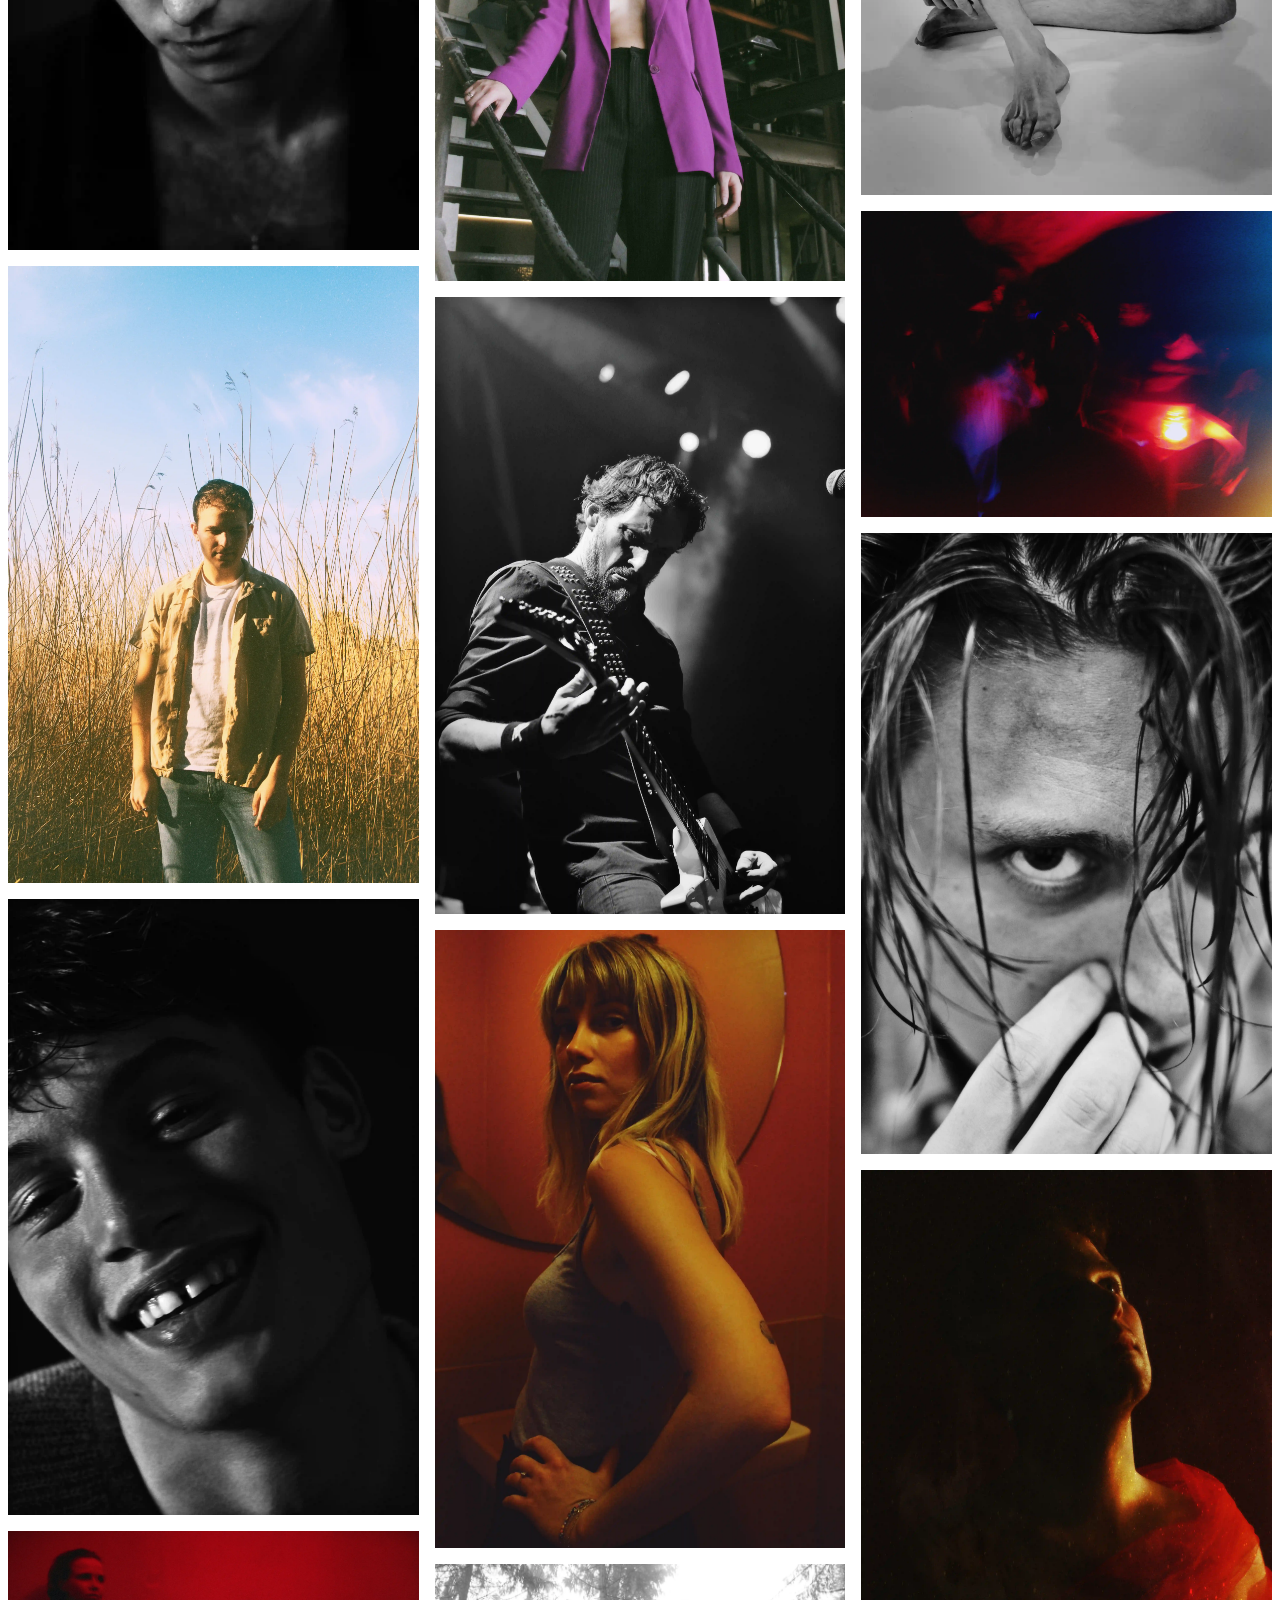
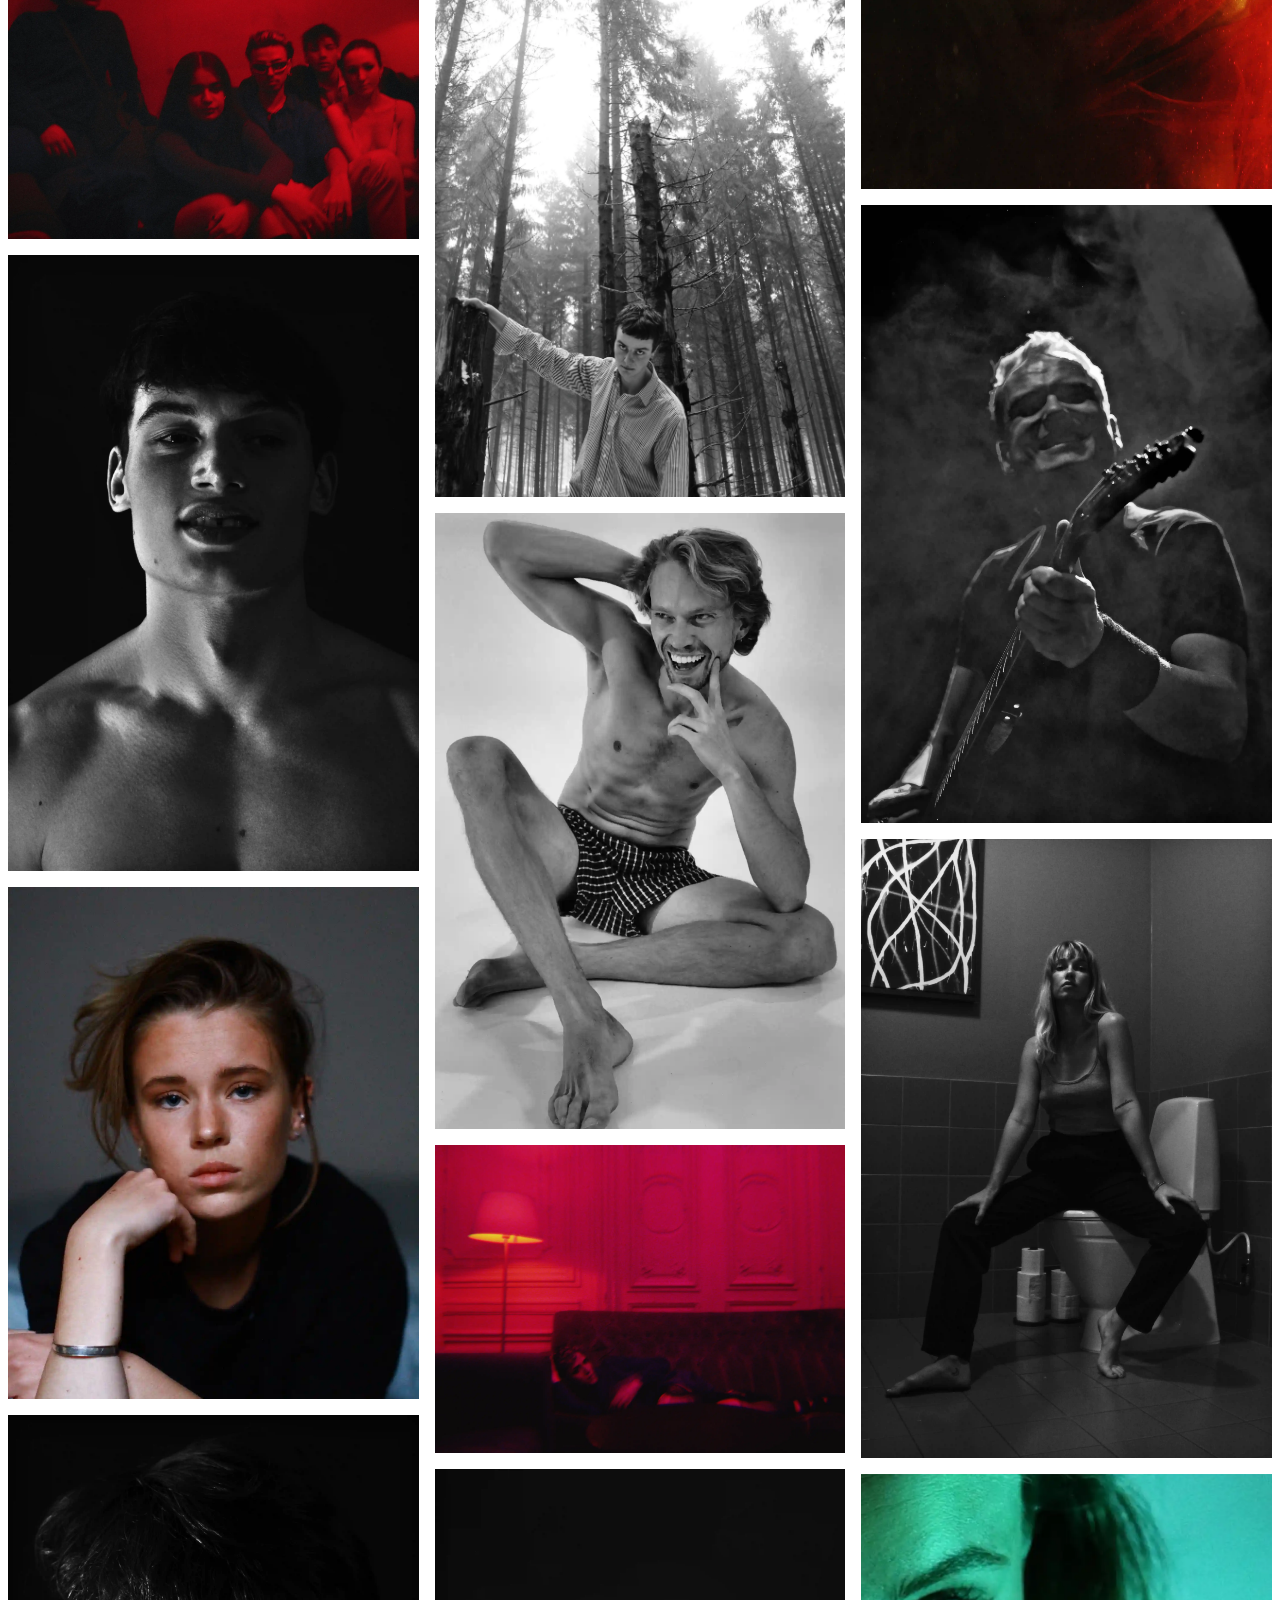
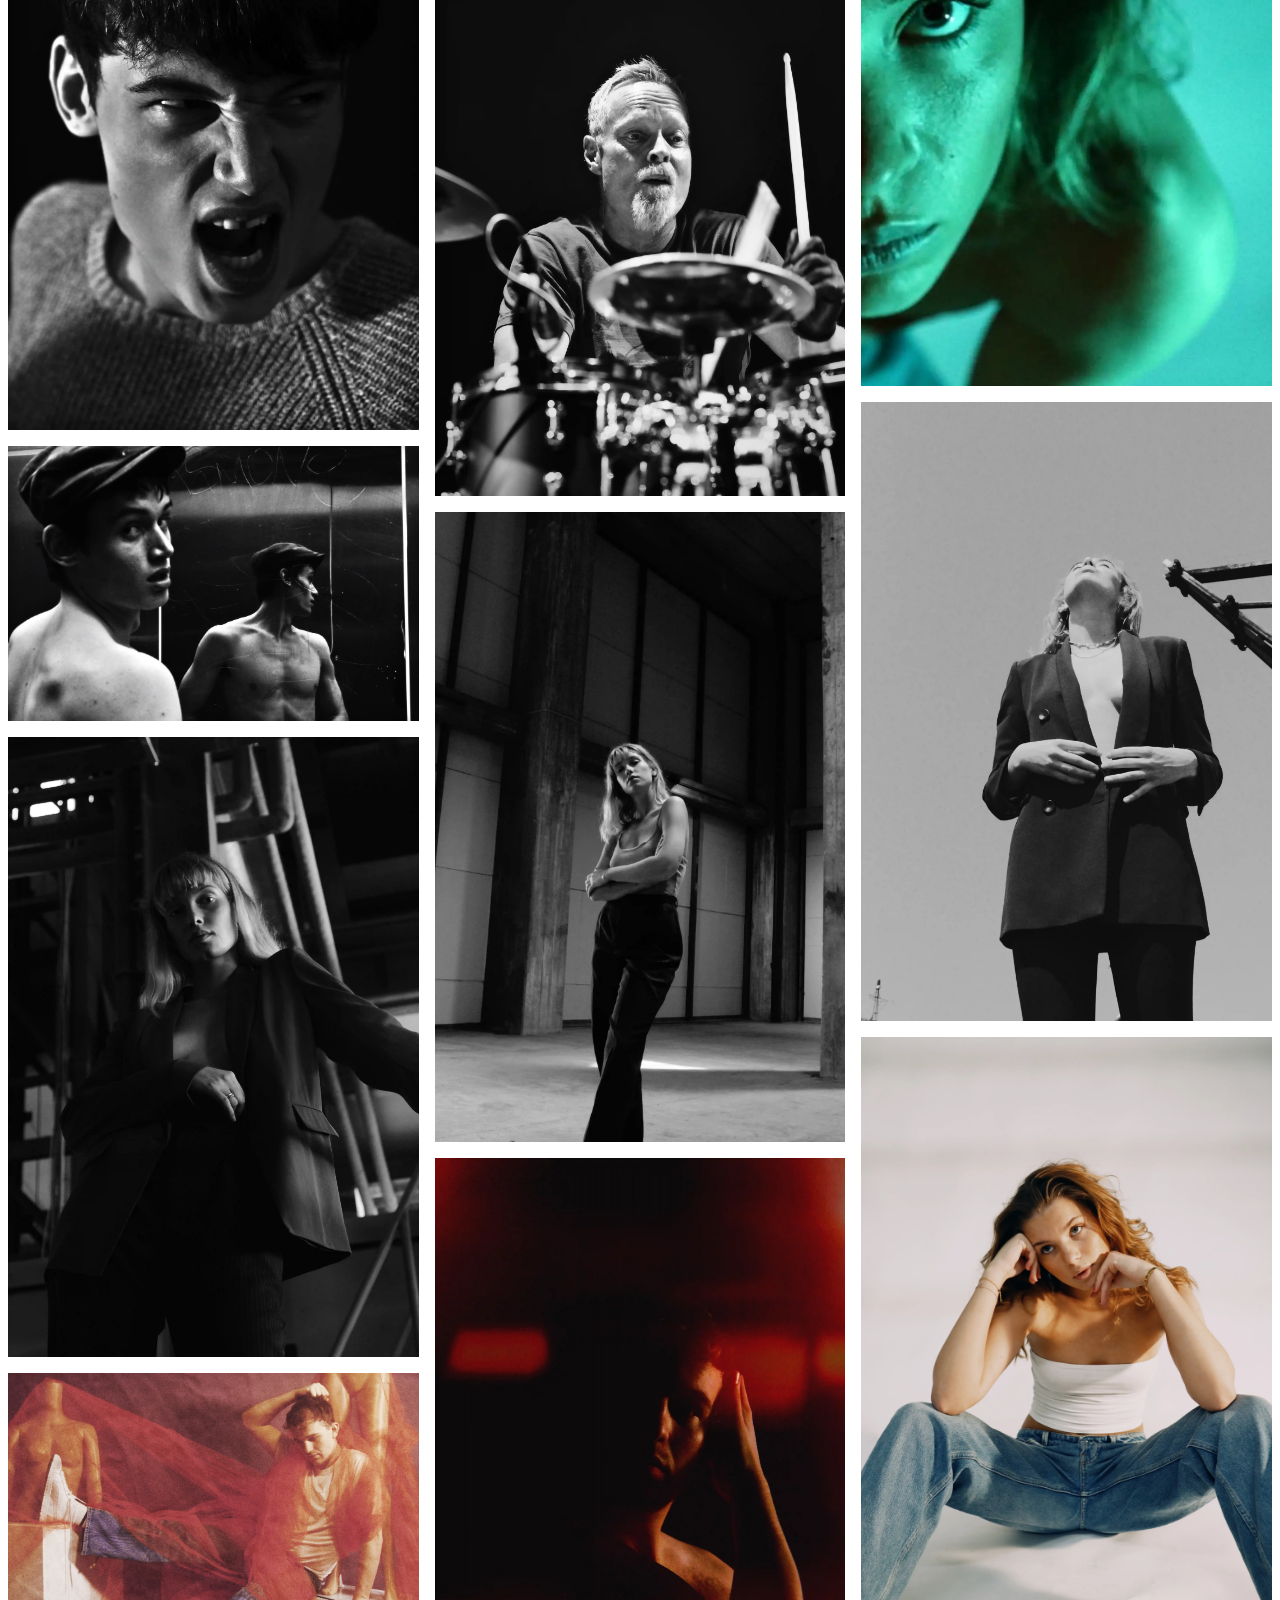
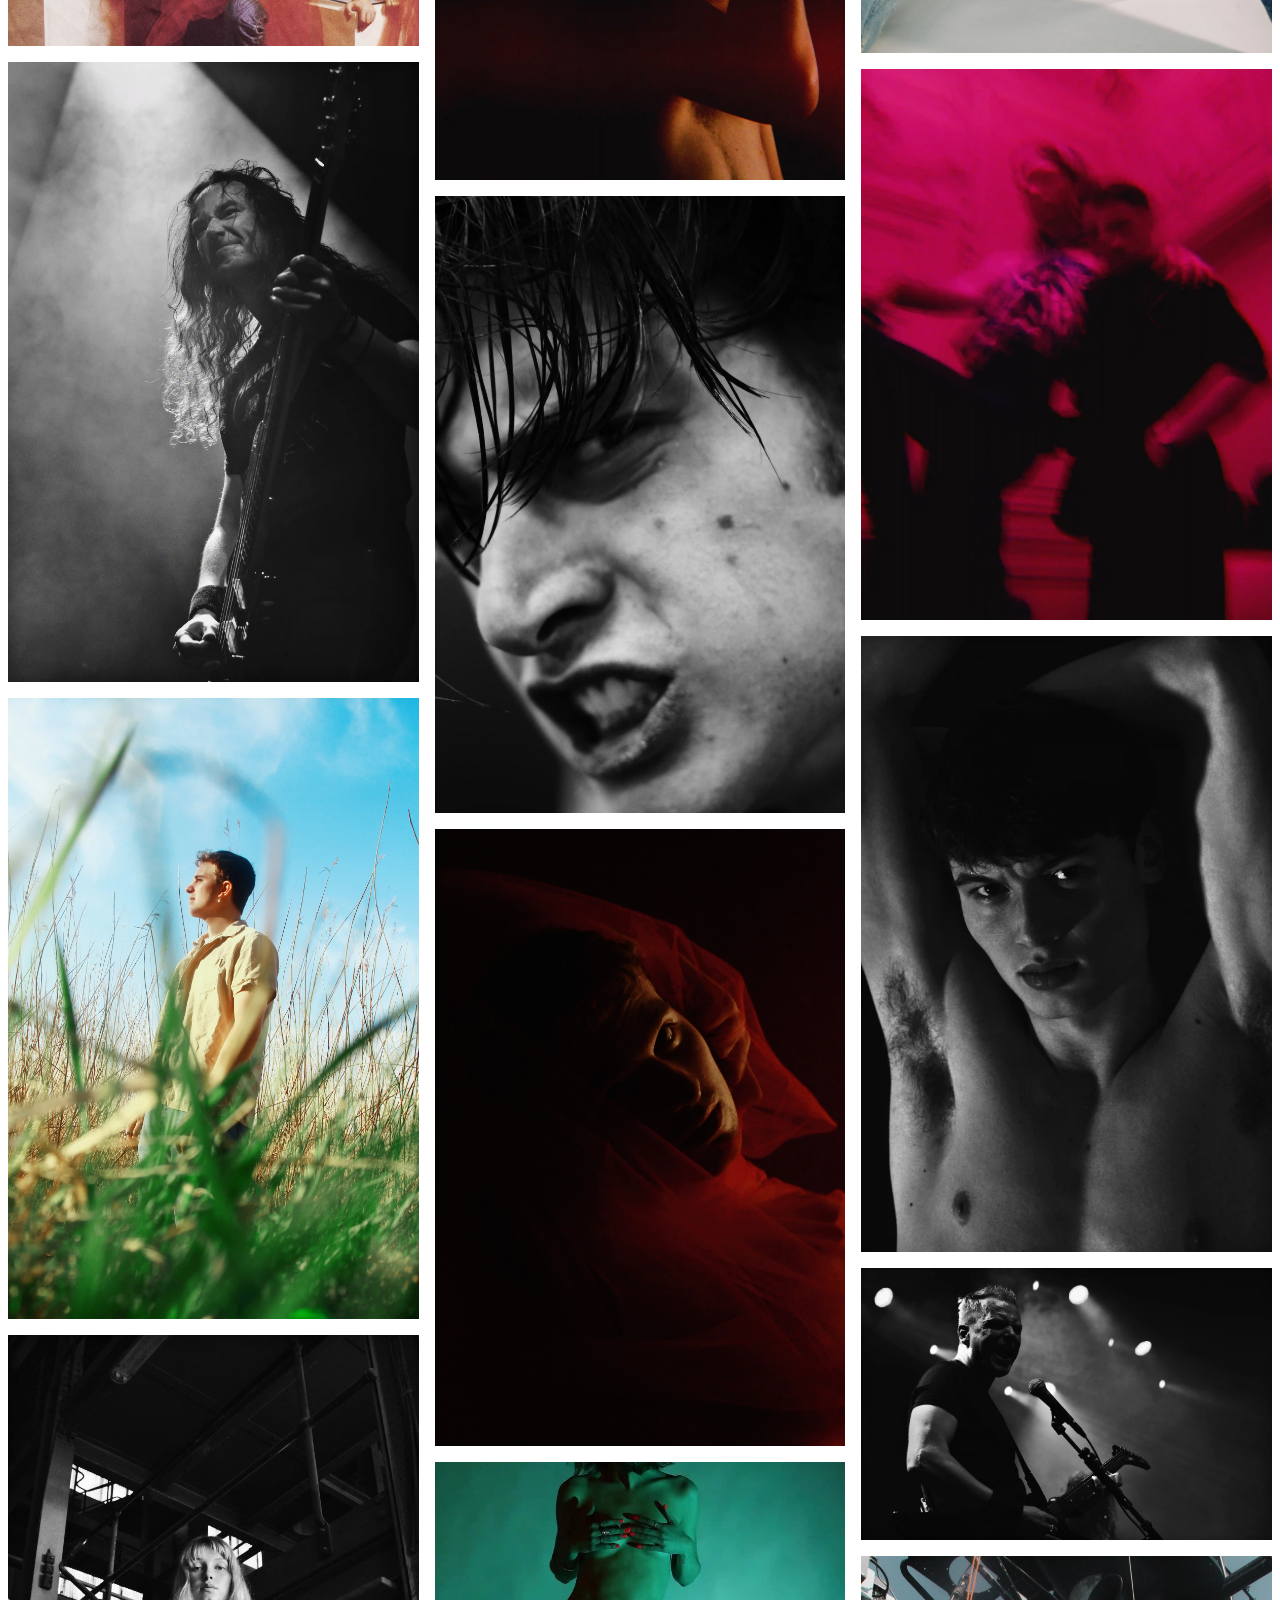
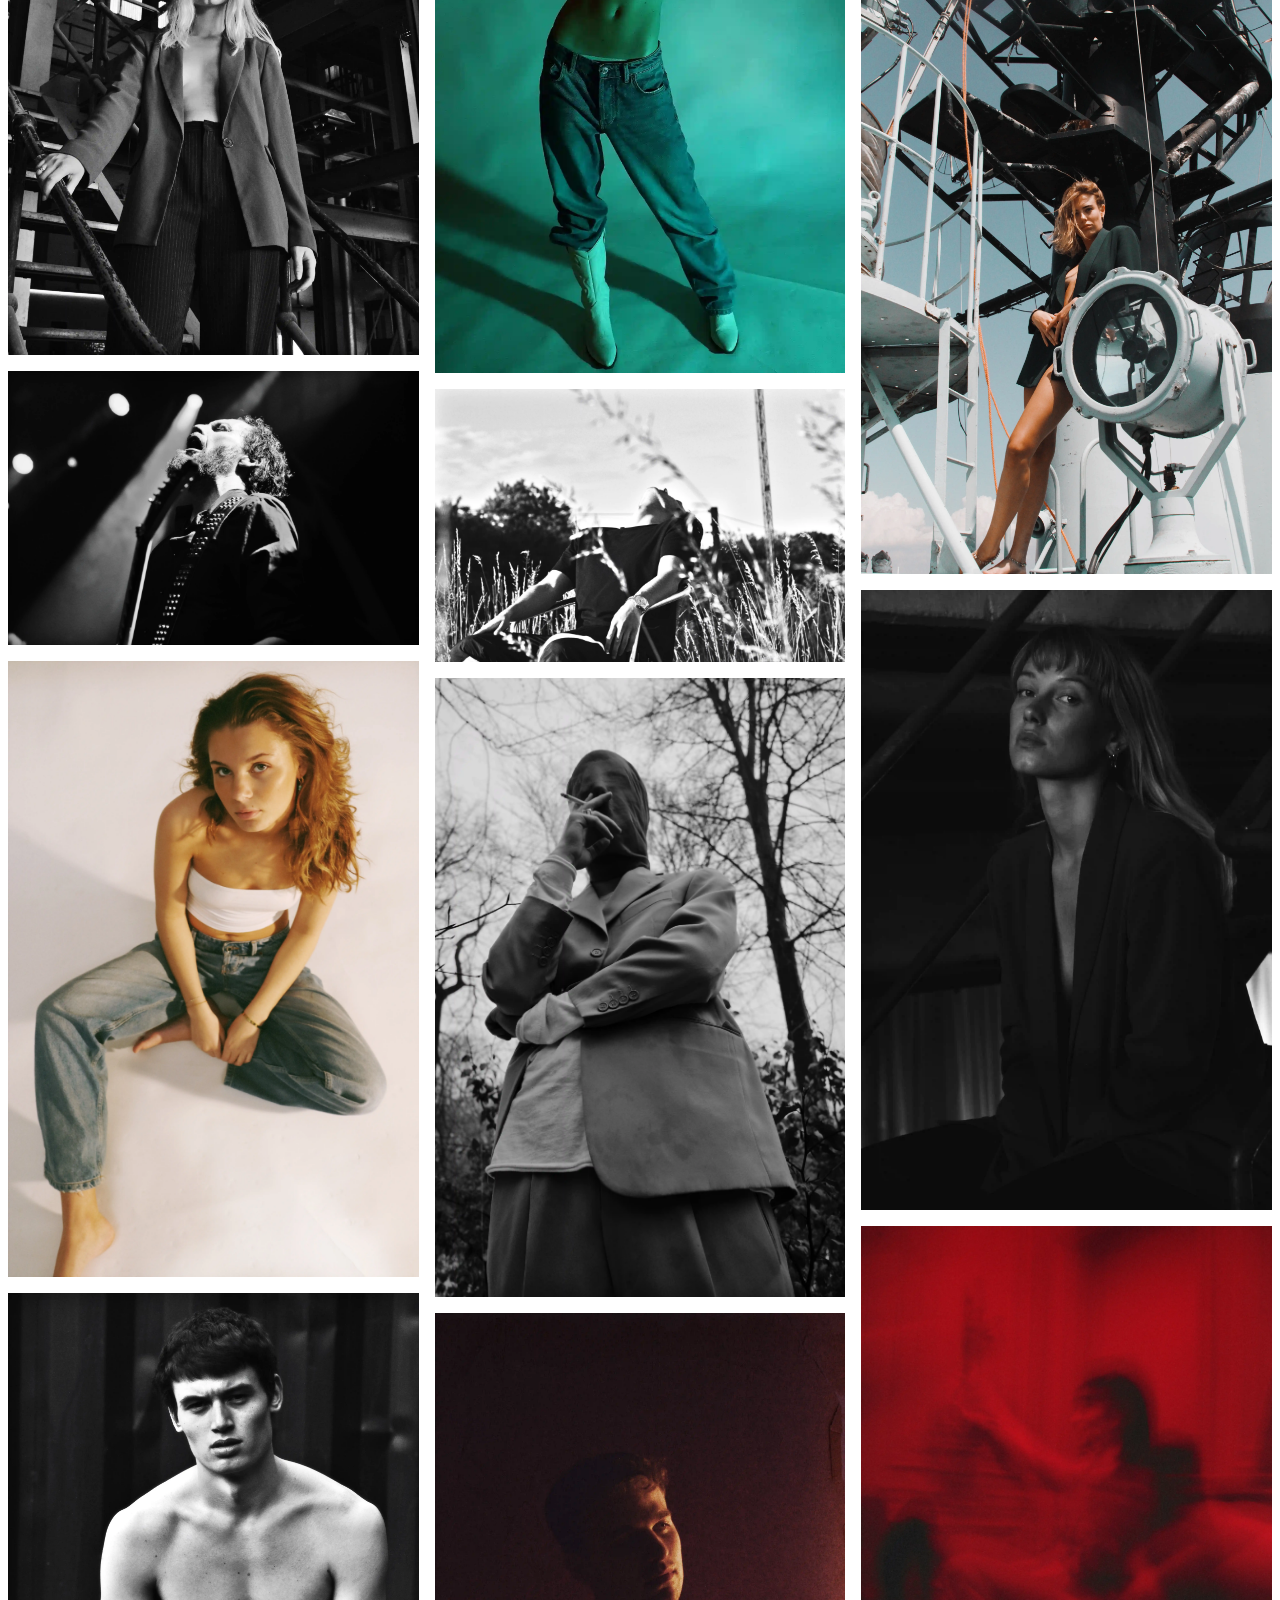
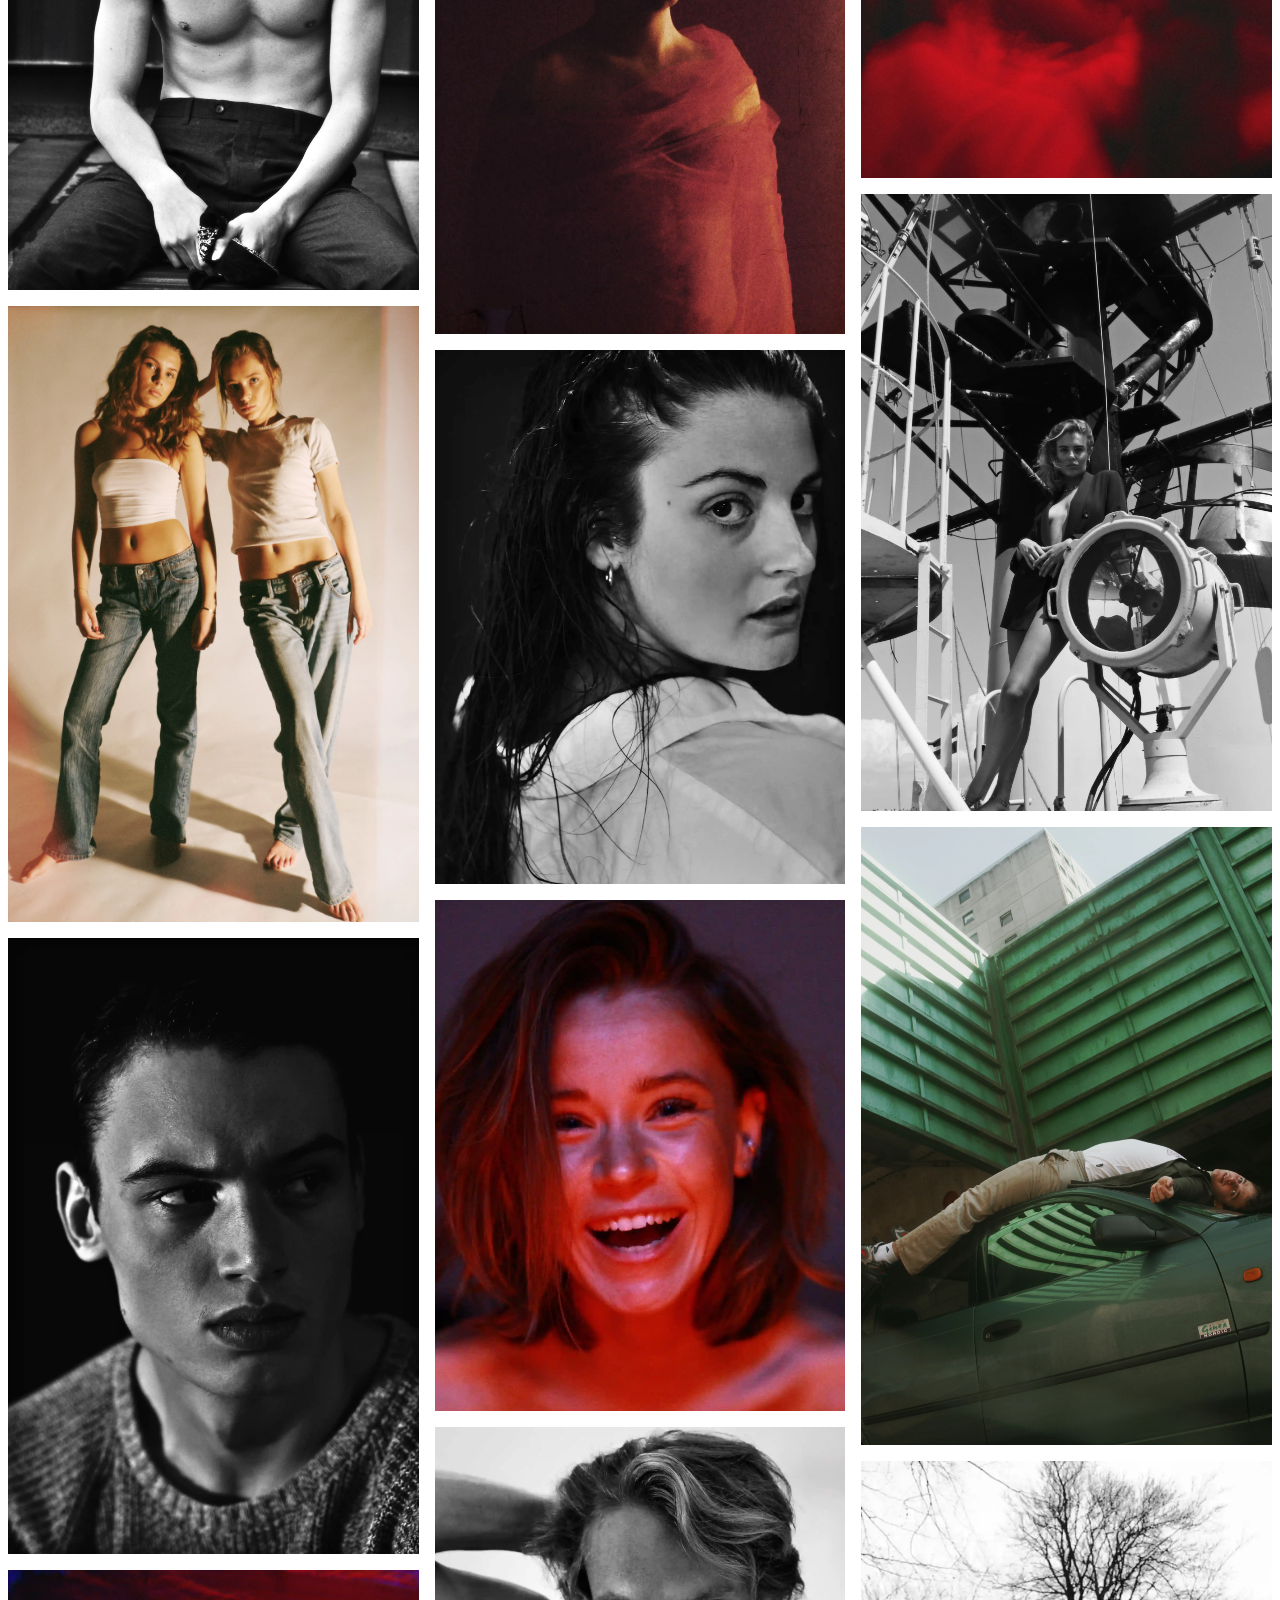
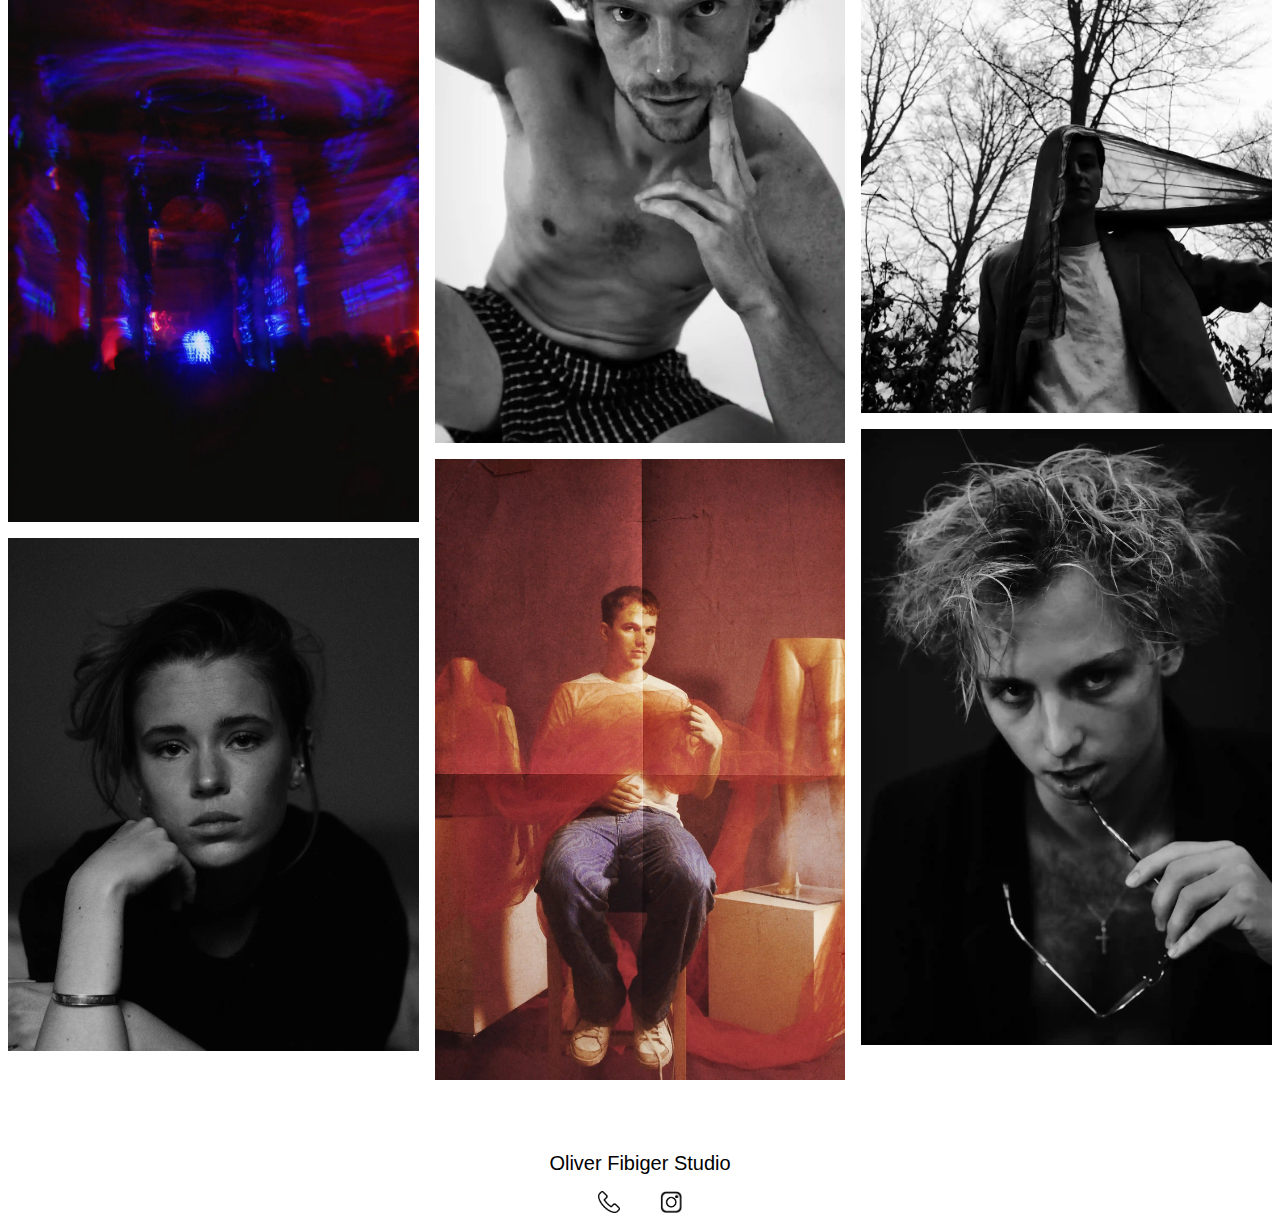
==== commit 70e0dd03: "img færdig" ====
--- a/galleri.html
+++ b/galleri.html
@@ -37,28 +37,21 @@
     <div class="galleri">
         <div class="col">
             <img src="img/45.webp" alt="">
-            <img src="img/1.webp" alt="">
             <img src="img/94.webp" alt="">
-            <img src="img/103.webp" alt="">
+            <img src="img/59.webp" alt="">
             <img src="img/10.webp" alt="">
-            <img src="img/59.webp" alt="">
-            <img src="img/11.webp" alt="">
-            <img src="img/112.webp" alt="">
             <img src="img/12.webp" alt="">
             <img src="img/13.webp" alt="">
             <img src="img/32.webp" alt="">
-            <img src="img/16.webp" alt="">
             <img src="img/117.webp" alt="">
             <img src="img/89.webp" alt="">
+            <img src="img/15.webp" alt="">
             <img src="img/17.webp" alt="">
-            <img src="img/114.webp" alt="">
+            <img src="img/75.webp" alt="">
             <img src="img/18.webp" alt="">
-            <img src="img/110.webp" alt="">
-            <img src="img/19.webp" alt="">
             <img src="img/119.webp" alt="">
             <img src="img/23.webp" alt="">
             <img src="img/24.webp" alt="">
-            <img src="img/75.webp" alt="">
             <img src="img/27.webp" alt="">
             <img src="img/67.webp" alt="">
             <img src="img/5.webp" alt="">
@@ -69,40 +62,44 @@
             <img src="img/69.webp" alt="">
             <img src="img/78.webp" alt="">
             <img src="img/21.webp" alt="">
+            <img src="img/73.webp" alt="">
+            <img src="img/109.webp" alt="">
+
         </div>
         <div class="col">
-            <img src="img/70.webp" alt="">
+            <img src="img/55.webp" alt="">
+            <img src="img/46.webp" alt="">
             <img src="img/50.webp" alt="">
             <img src="img/54.webp" alt="">
             <img src="img/72.webp" alt="">
-            <img src="img/15.webp" alt="">
-            <img src="img/42.webp" alt="">
             <img src="img/44.webp" alt="">
             <img src="img/66.webp" alt="">
             <img src="img/25.webp" alt="">
             <img src="img/48.webp" alt="">
+            <img src="img/103.webp" alt="">
             <img src="img/49.webp" alt="">
-            <img src="img/55.webp" alt="">
-            <img src="img/108.webp" alt="">
+            <img src="img/51.webp" alt="">
             <img src="img/96.webp" alt="">
-            <img src="img/51.webp" alt="">
             <img src="img/77.webp" alt="">
             <img src="img/104.webp" alt="">
             <img src="img/30.webp" alt="">
             <img src="img/56.webp" alt="">
             <img src="img/99.webp" alt="">
             <img src="img/62.webp" alt="">
-            <img src="img/105.webp" alt="">
             <img src="img/106.webp" alt="">
             <img src="img/8.webp" alt="">
             <img src="img/40.webp" alt="">
             <img src="img/64.webp" alt="">
             <img src="img/90.webp" alt="">
             <img src="img/118.webp" alt="">
+            <img src="img/93.webp" alt="">
+
+            <img src="img/65.webp" alt="">
+
         </div>
         <div class="col">
             <img src="img/91.webp" alt="">
-            <img src="img/46.webp" alt="">
+            <img src="img/70.webp" alt="">
             <img src="img/43.webp" alt="">
             <img src="img/111.webp" alt="">
             <img src="img/88.webp" alt="">
@@ -111,13 +108,11 @@
             <img src="img/20.webp" alt="">
             <img src="img/97.webp" alt="">
             <img src="img/68.webp" alt="">
-            <img src="img/98.webp" alt="">
             <img src="img/100.webp" alt="">
             <img src="img/63.webp" alt="">
             <img src="img/107.webp" alt="">
-            <img src="img/71.webp" alt="">
             <img src="img/29.webp" alt="">
-            <img src="img/113.webp" alt="">
+            <img src="img/108.webp" alt="">
             <img src="img/33.webp" alt="">
             <img src="img/87.webp" alt="">
             <img src="img/76.webp" alt="">
@@ -125,15 +120,14 @@
             <img src="img/4.webp" alt="">
             <img src="img/47.webp" alt="">
             <img src="img/34.webp" alt="">
+            <img src="img/71.webp" alt="">
+
             <img src="img/36.webp" alt="">
             <img src="img/53.webp" alt="">
-            <img src="img/115.webp" alt="">
             <img src="img/41.webp" alt="">
             <img src="img/92.webp" alt="">
-            <img src="img/73.webp" alt="">
-            <img src="img/93.webp" alt="">
-            <img src="img/65.webp" alt="">
-            <img src="img/109.webp" alt="">
+
+
         </div>
     </div>
     <footer>
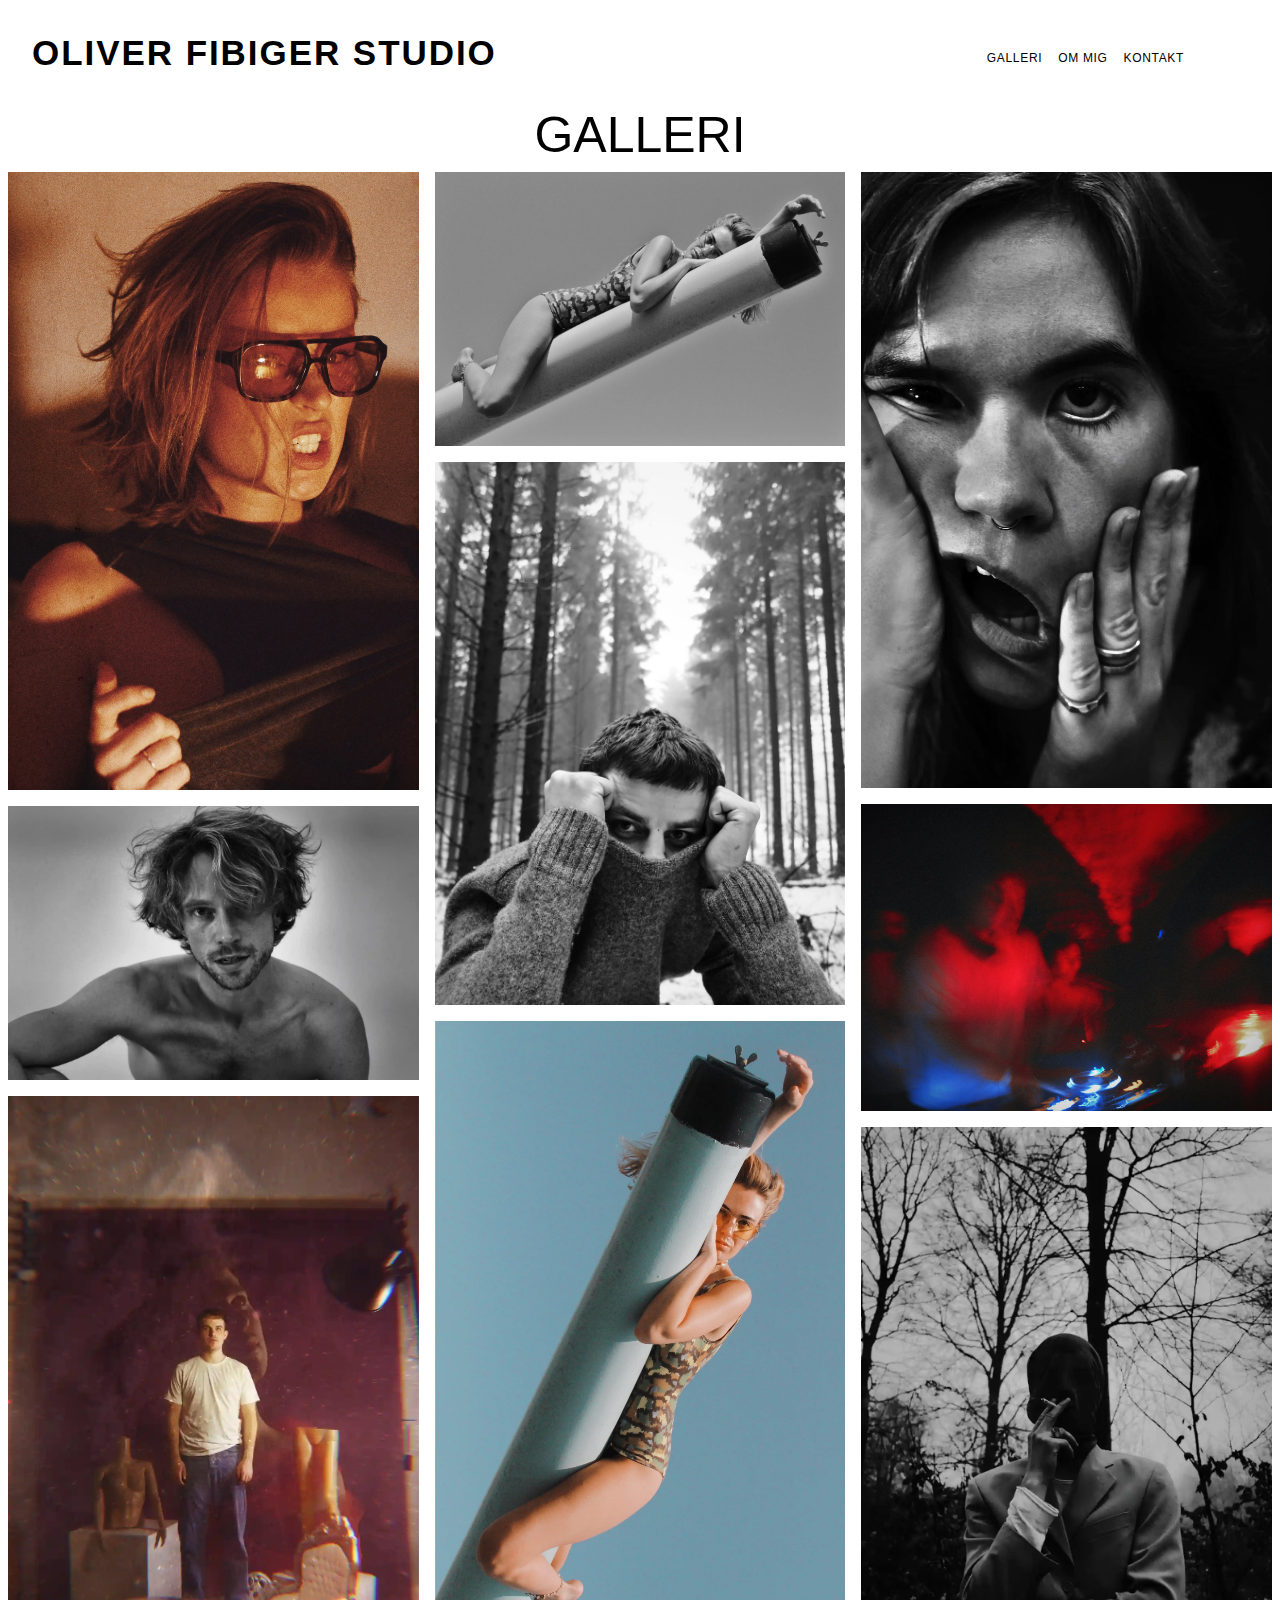
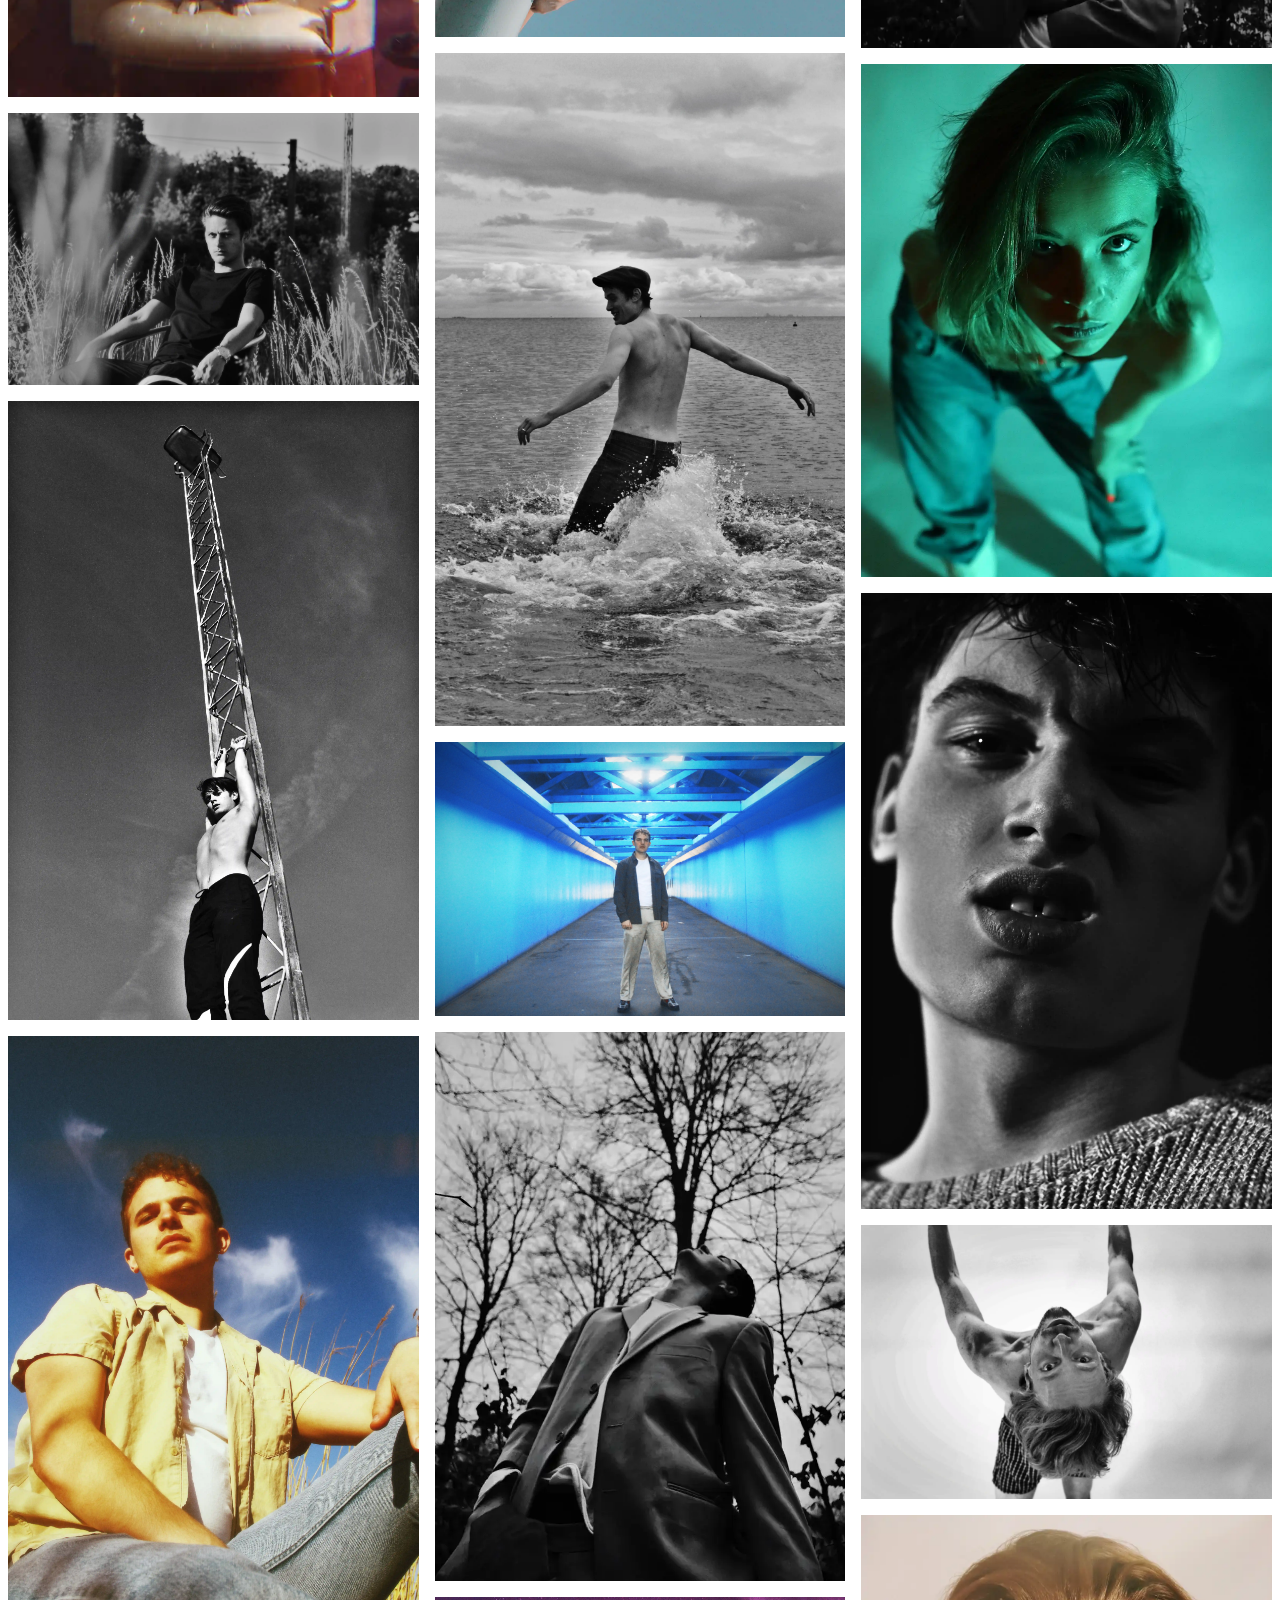
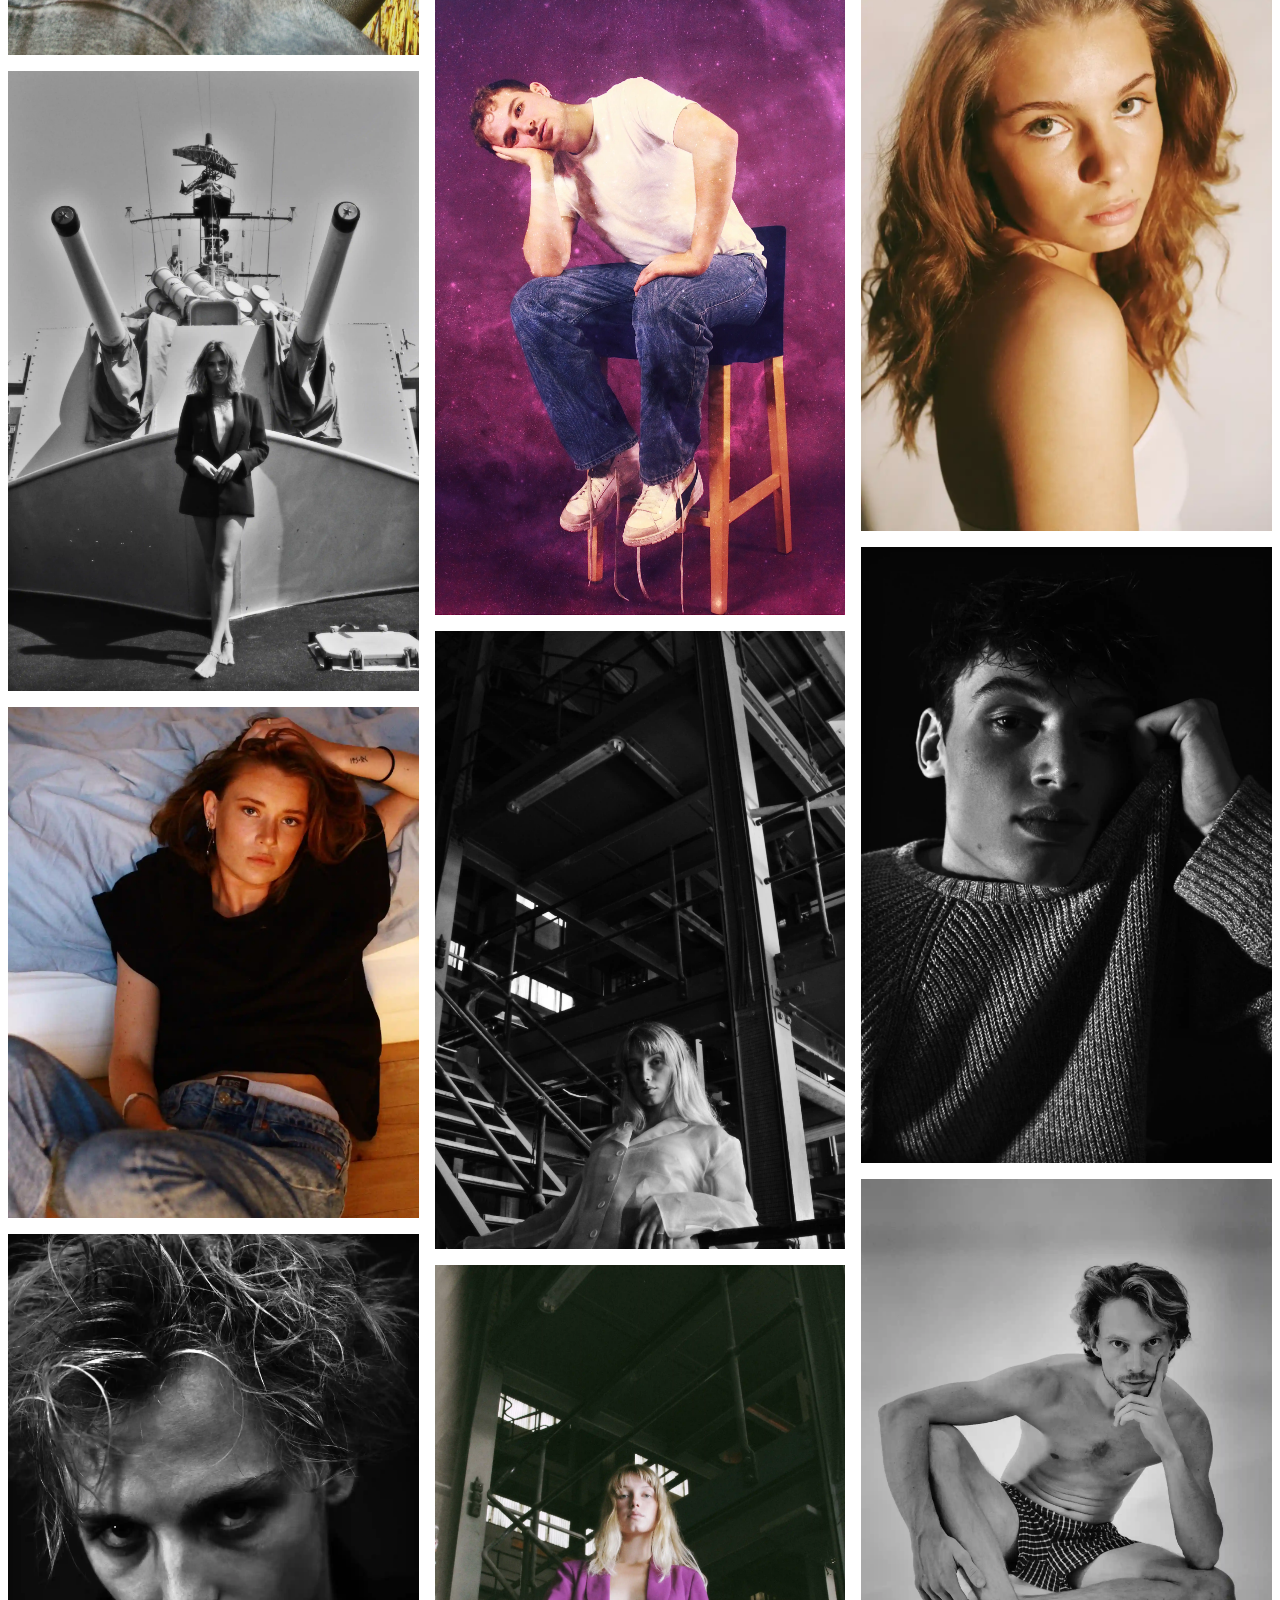
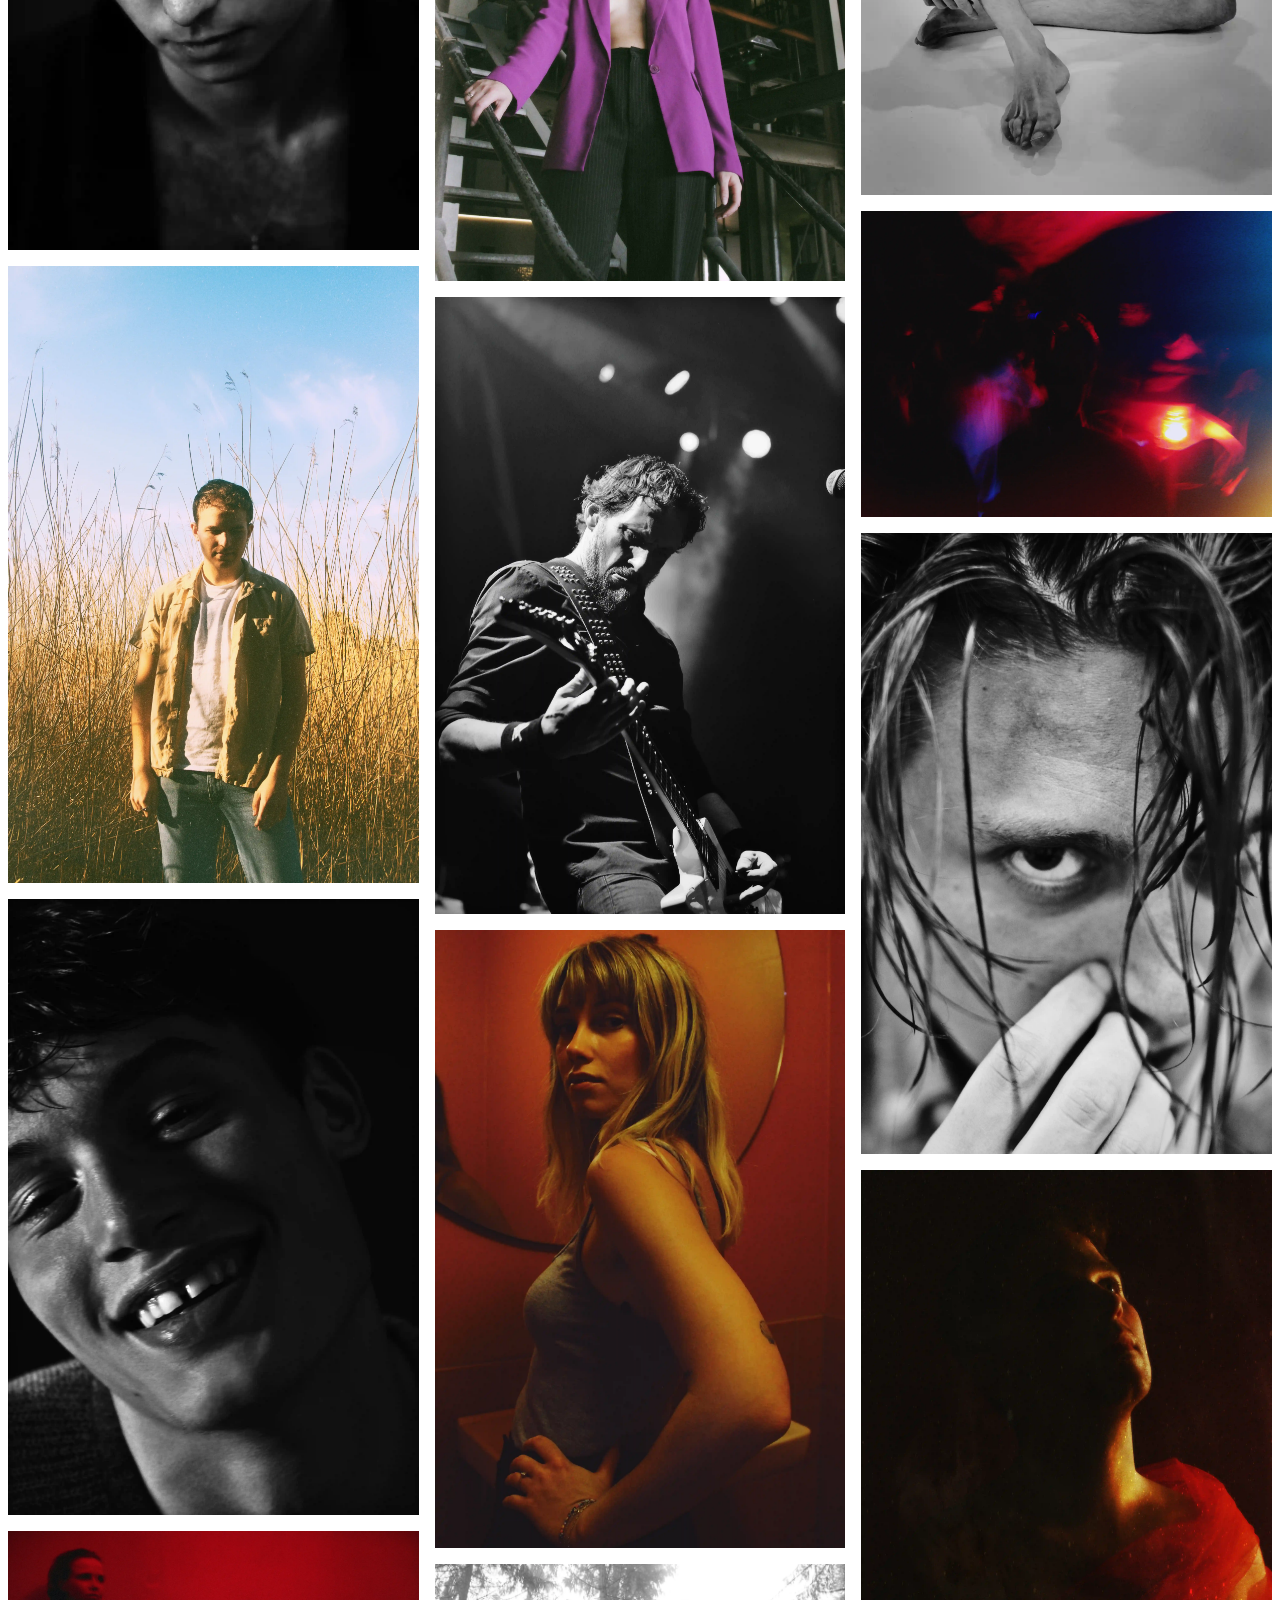
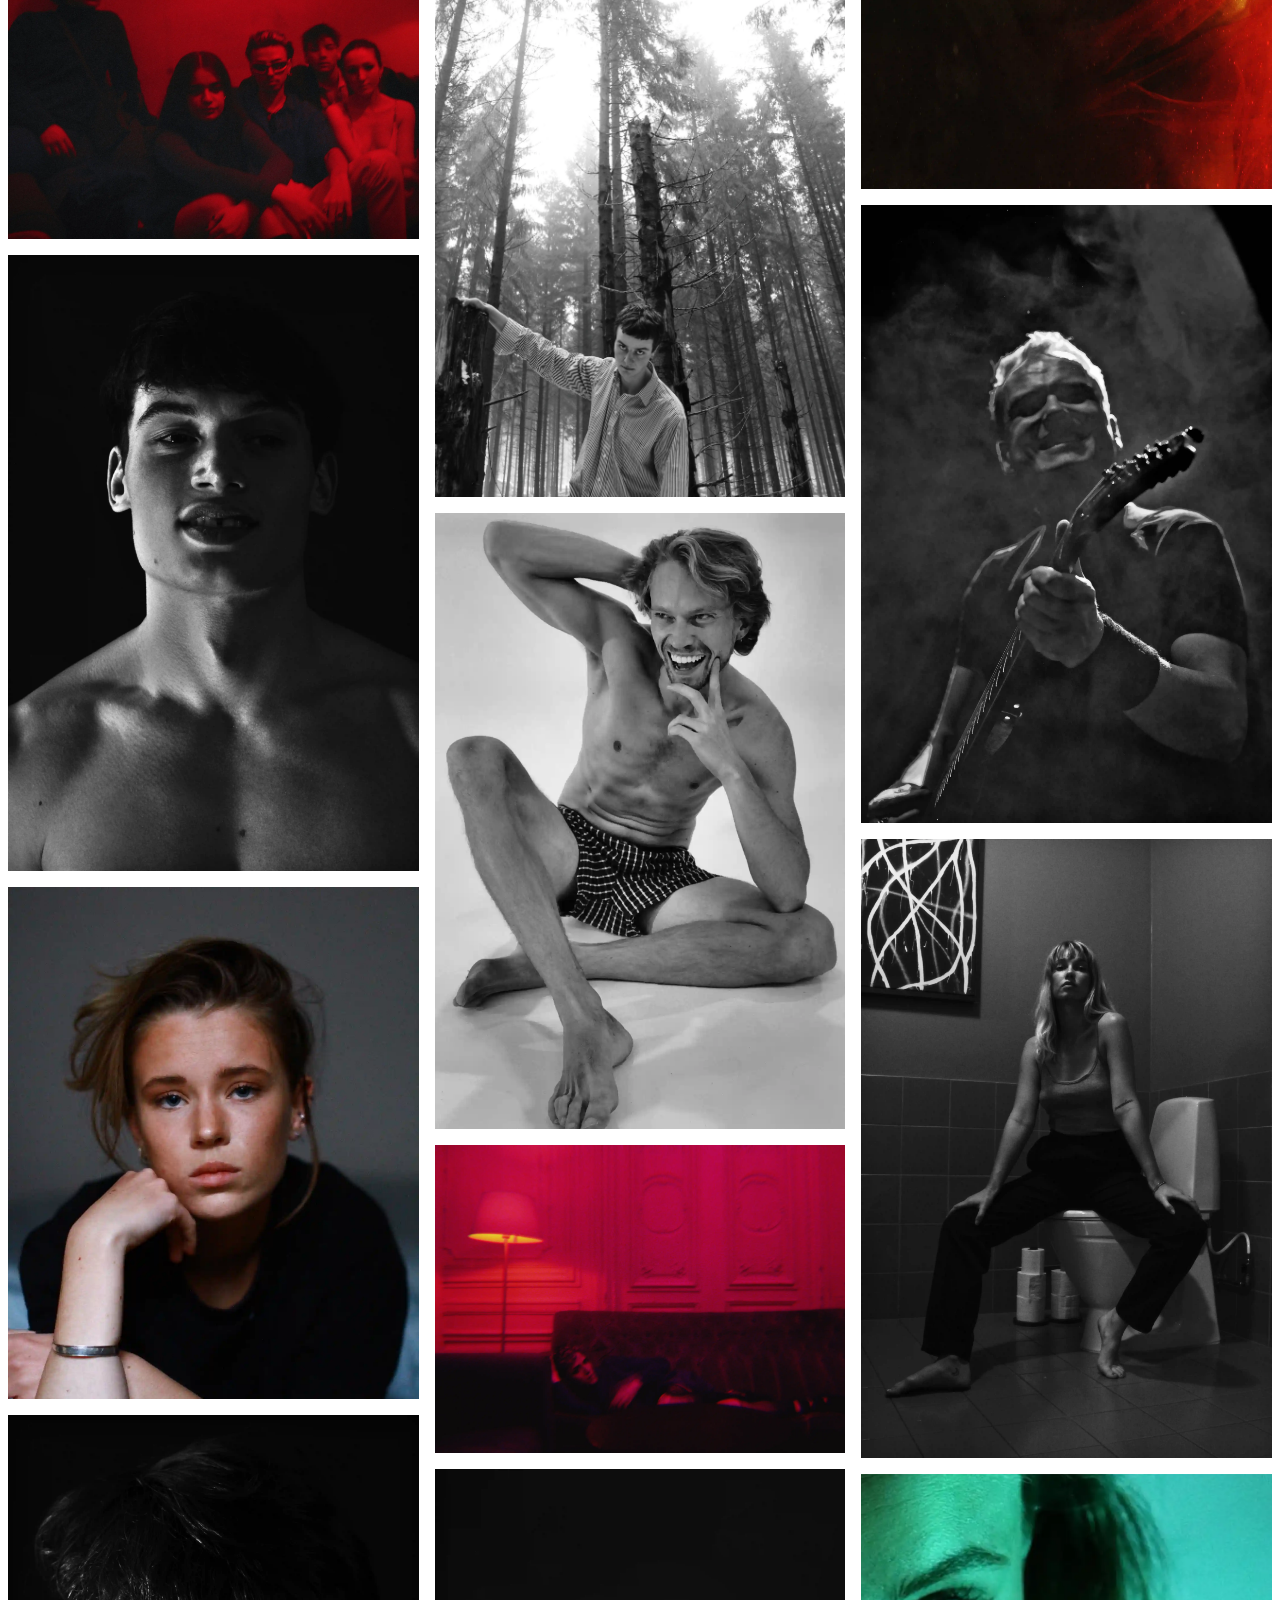
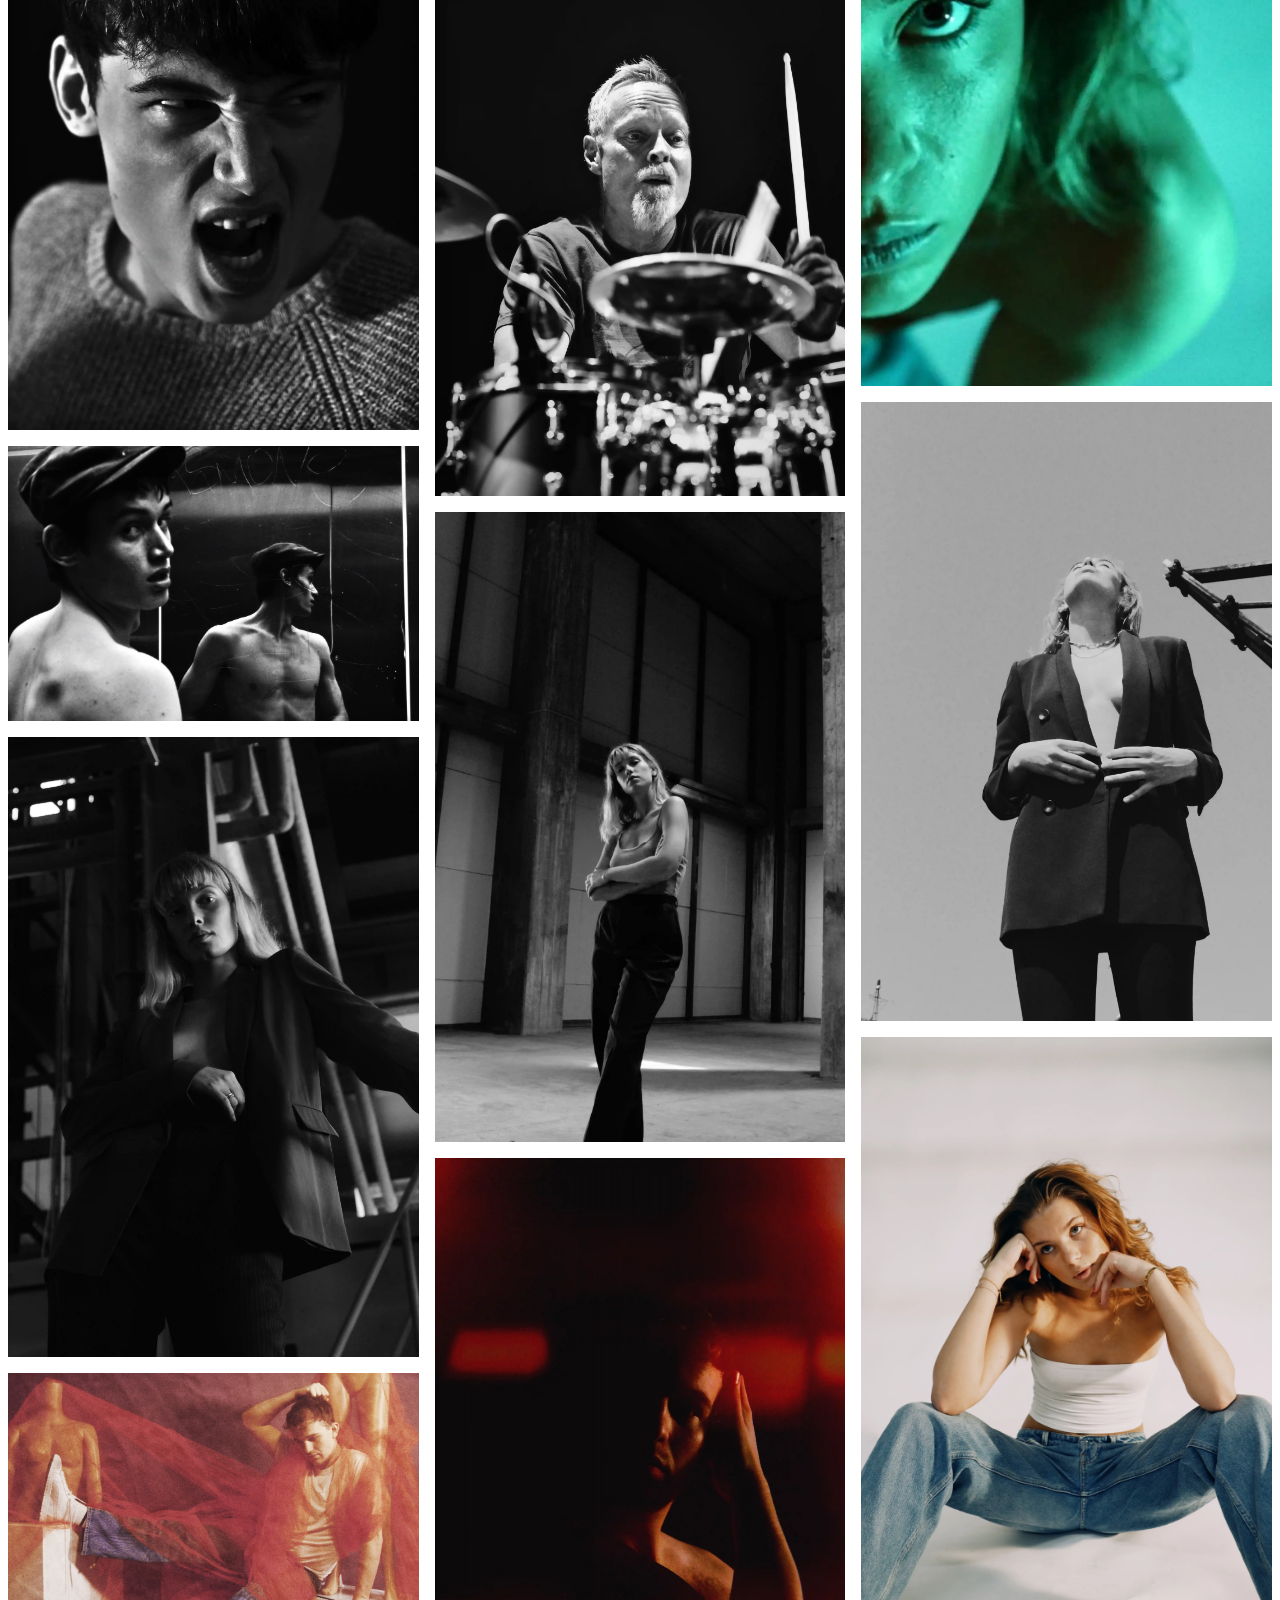
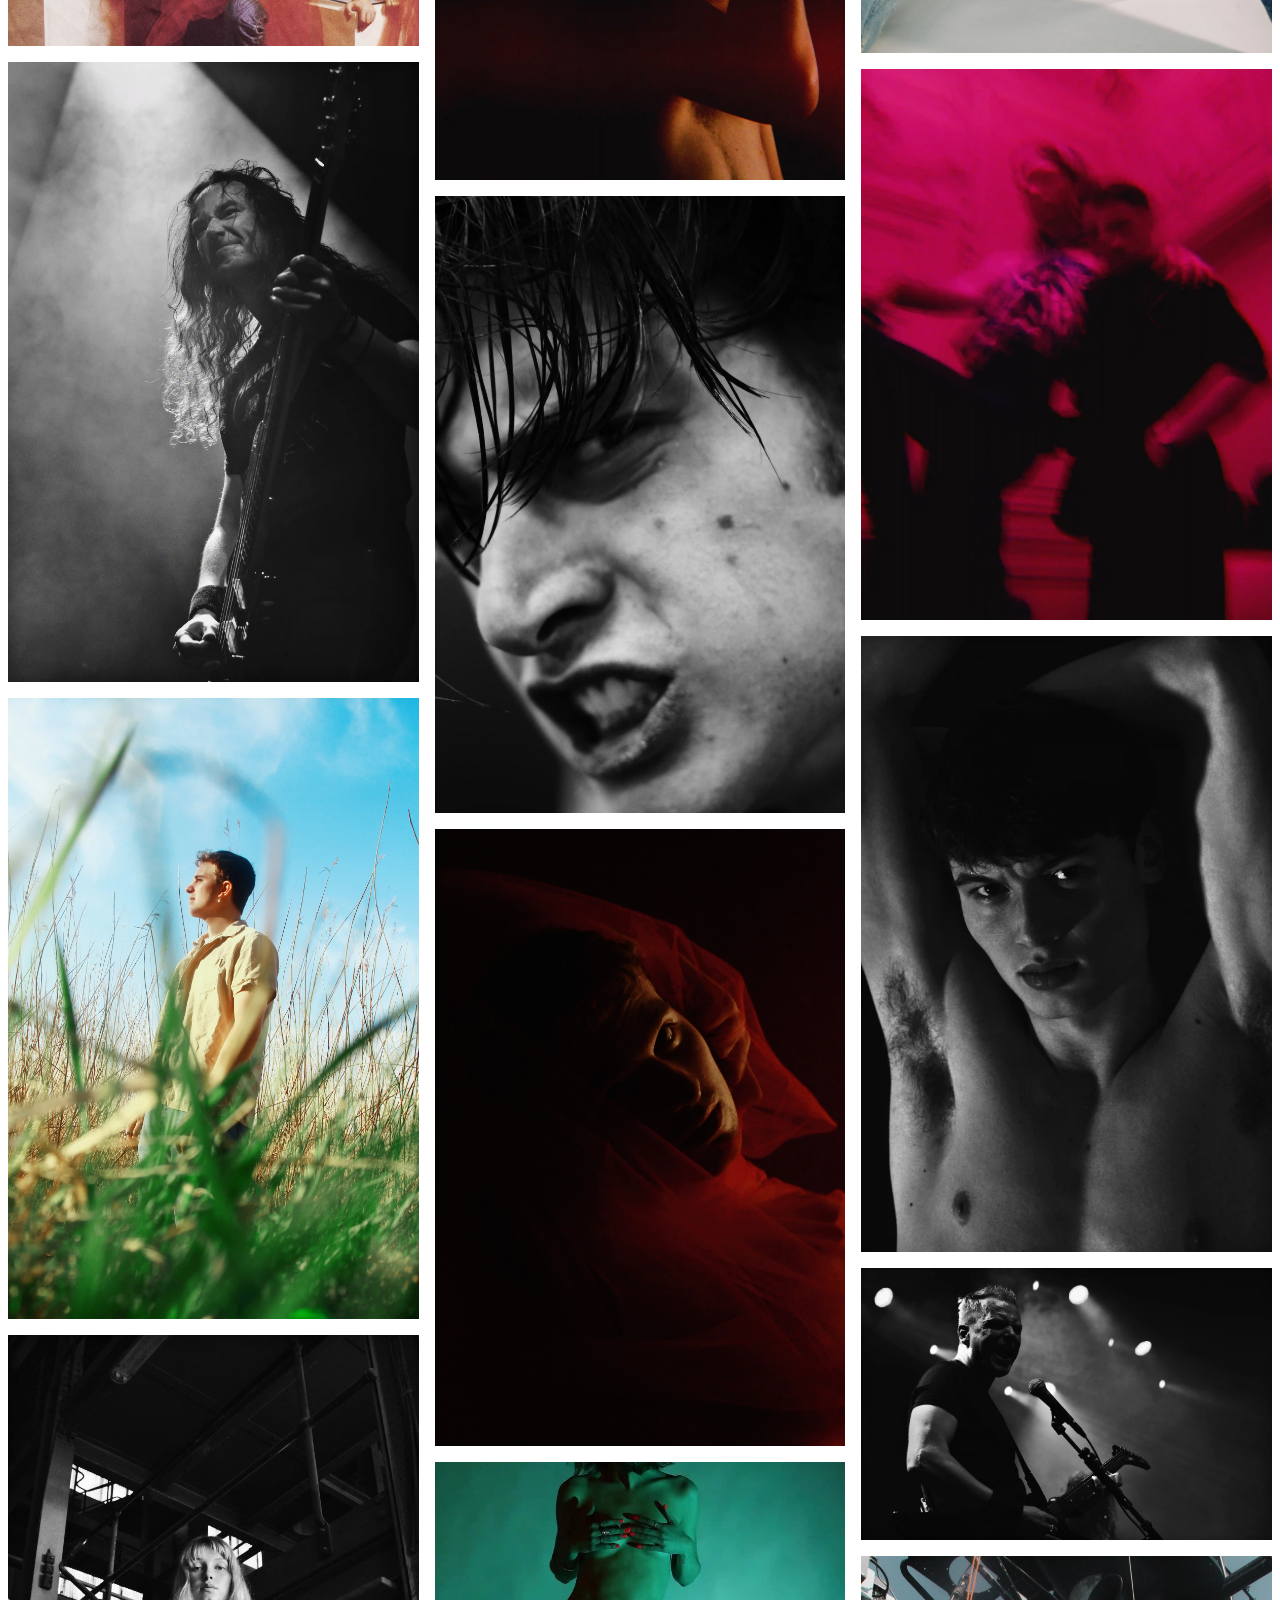
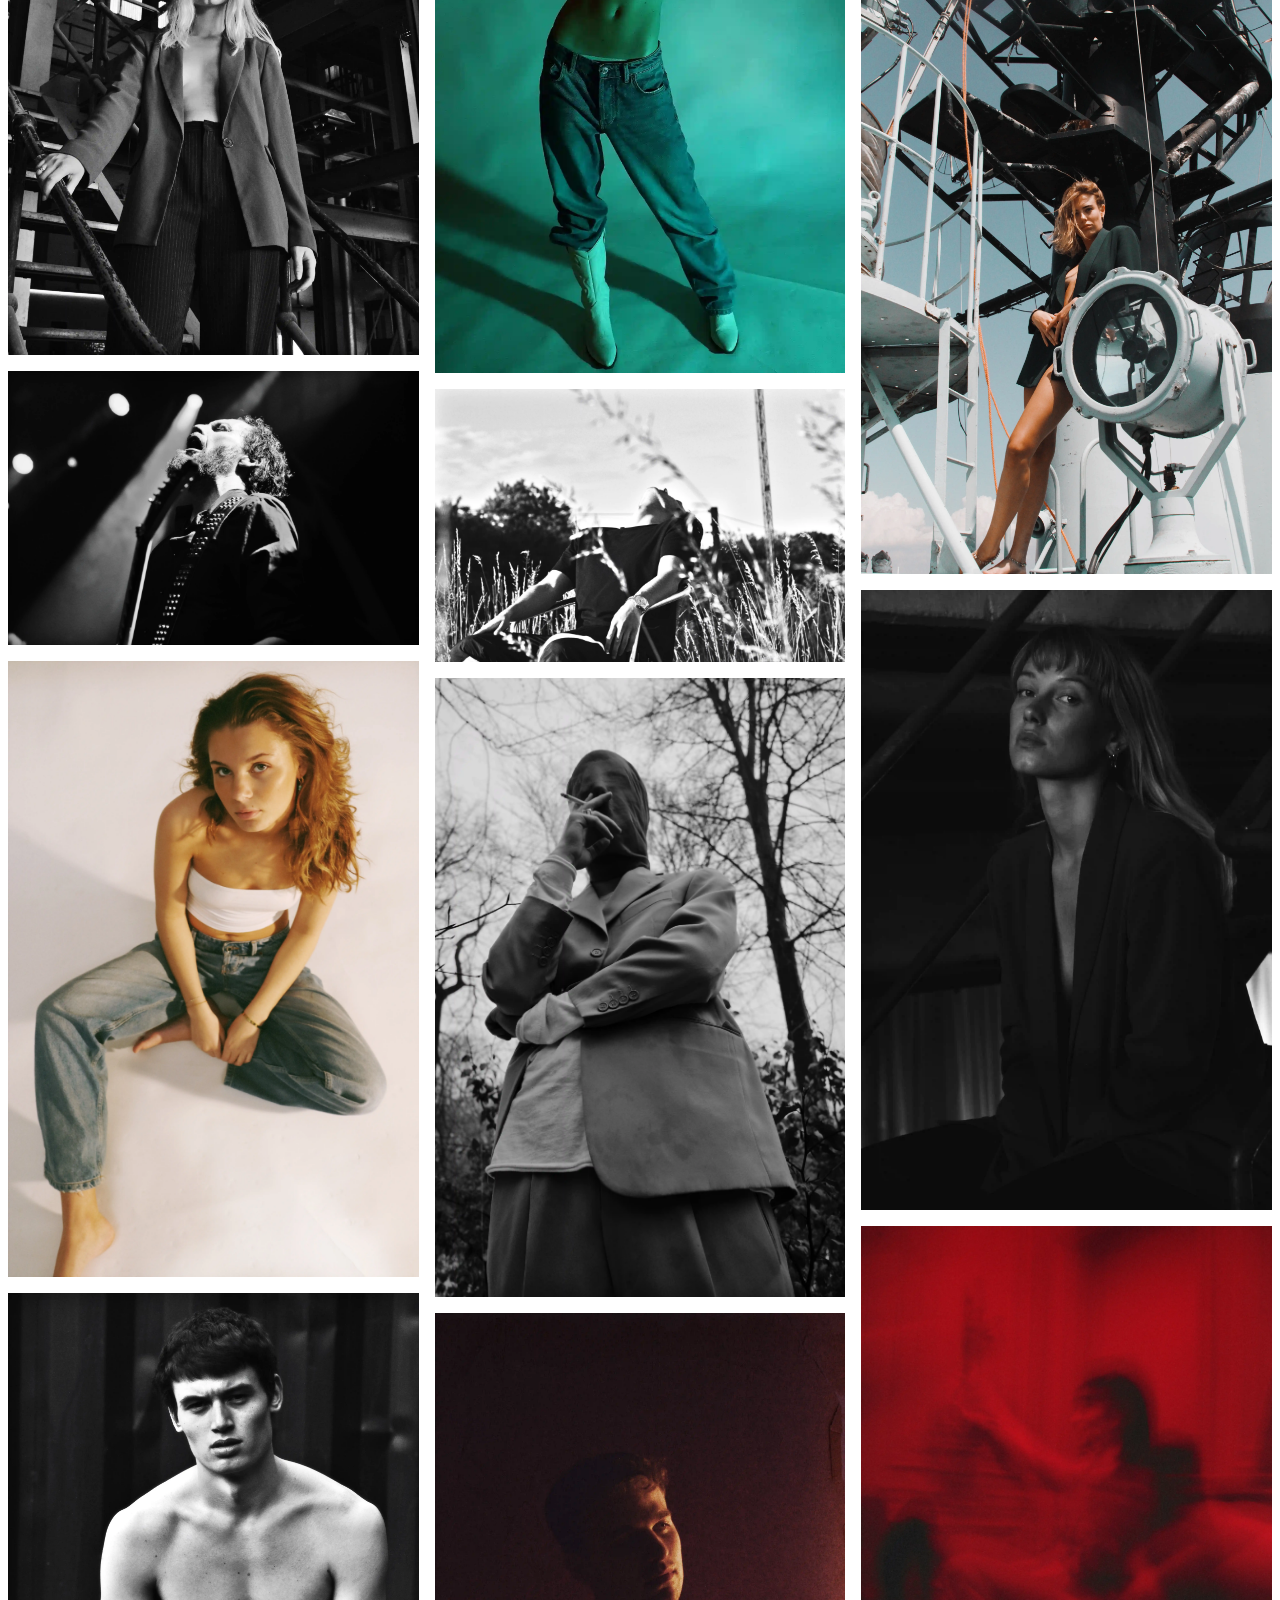
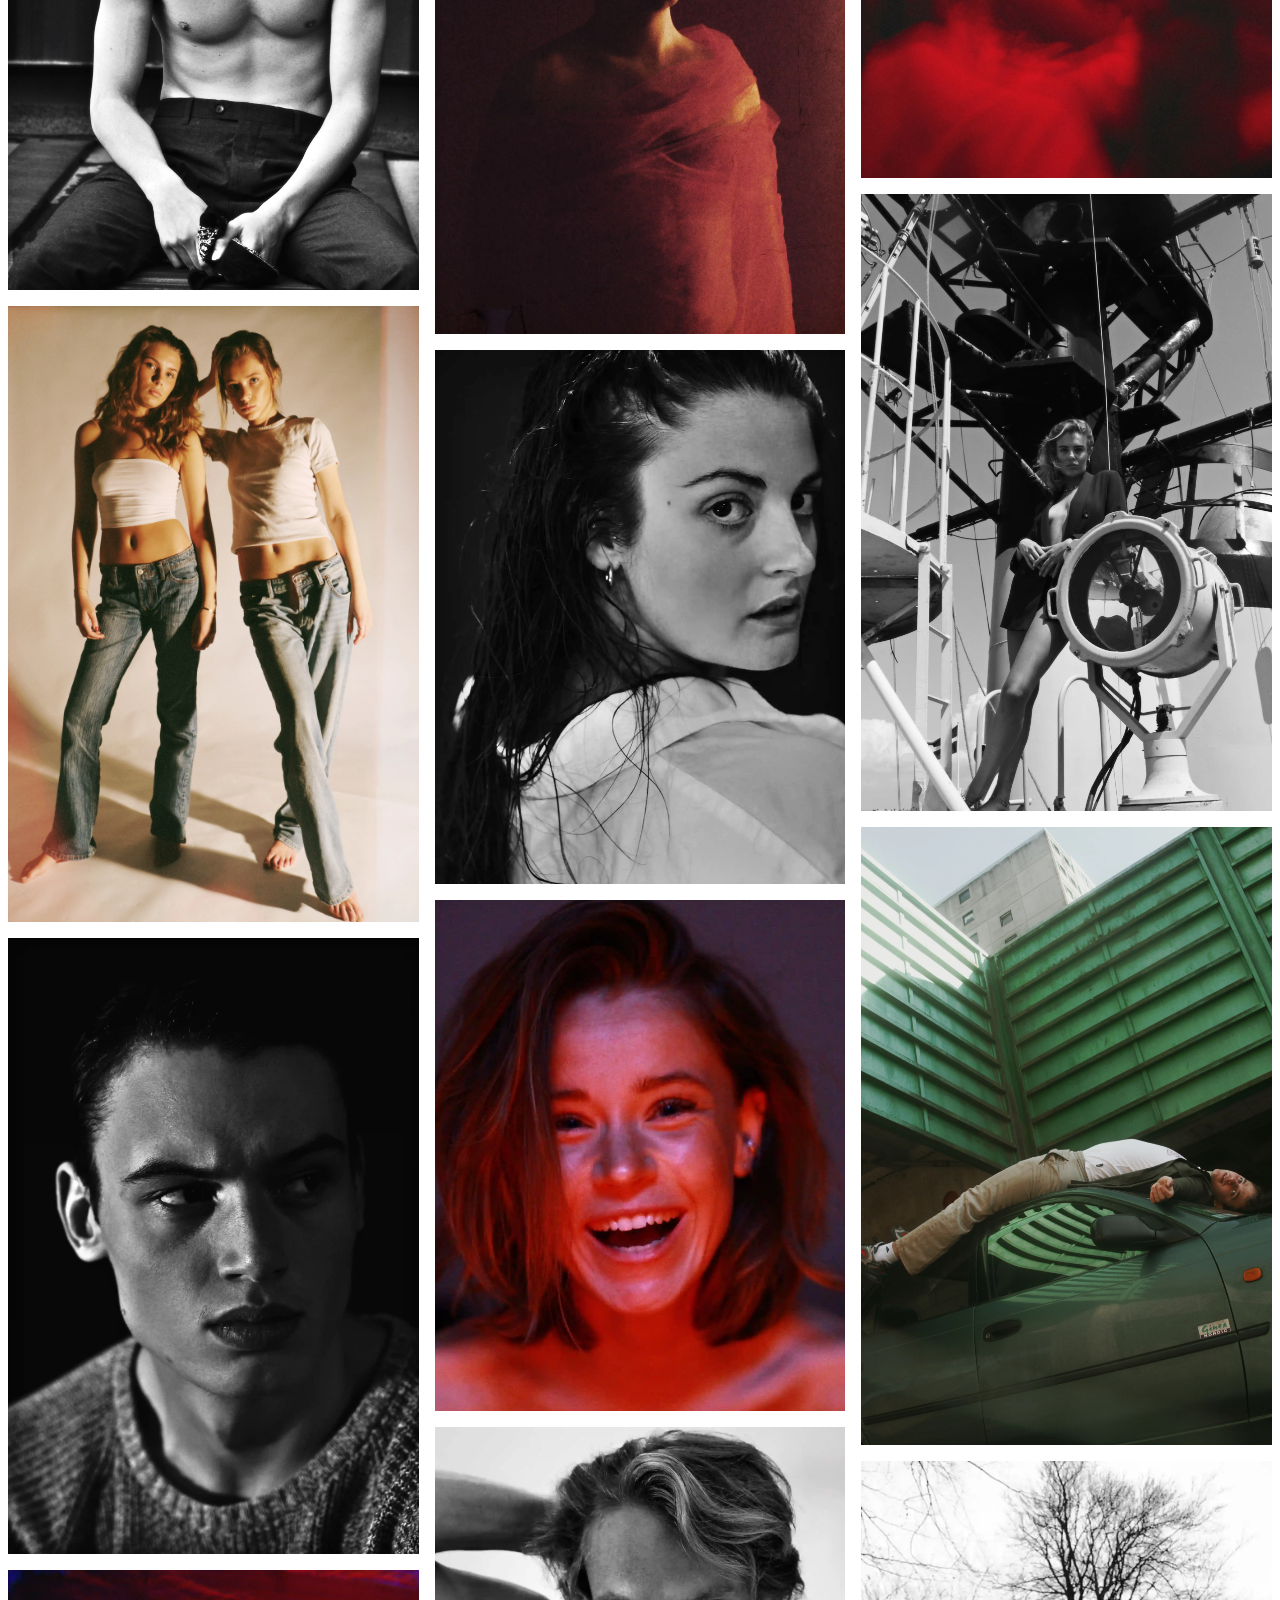
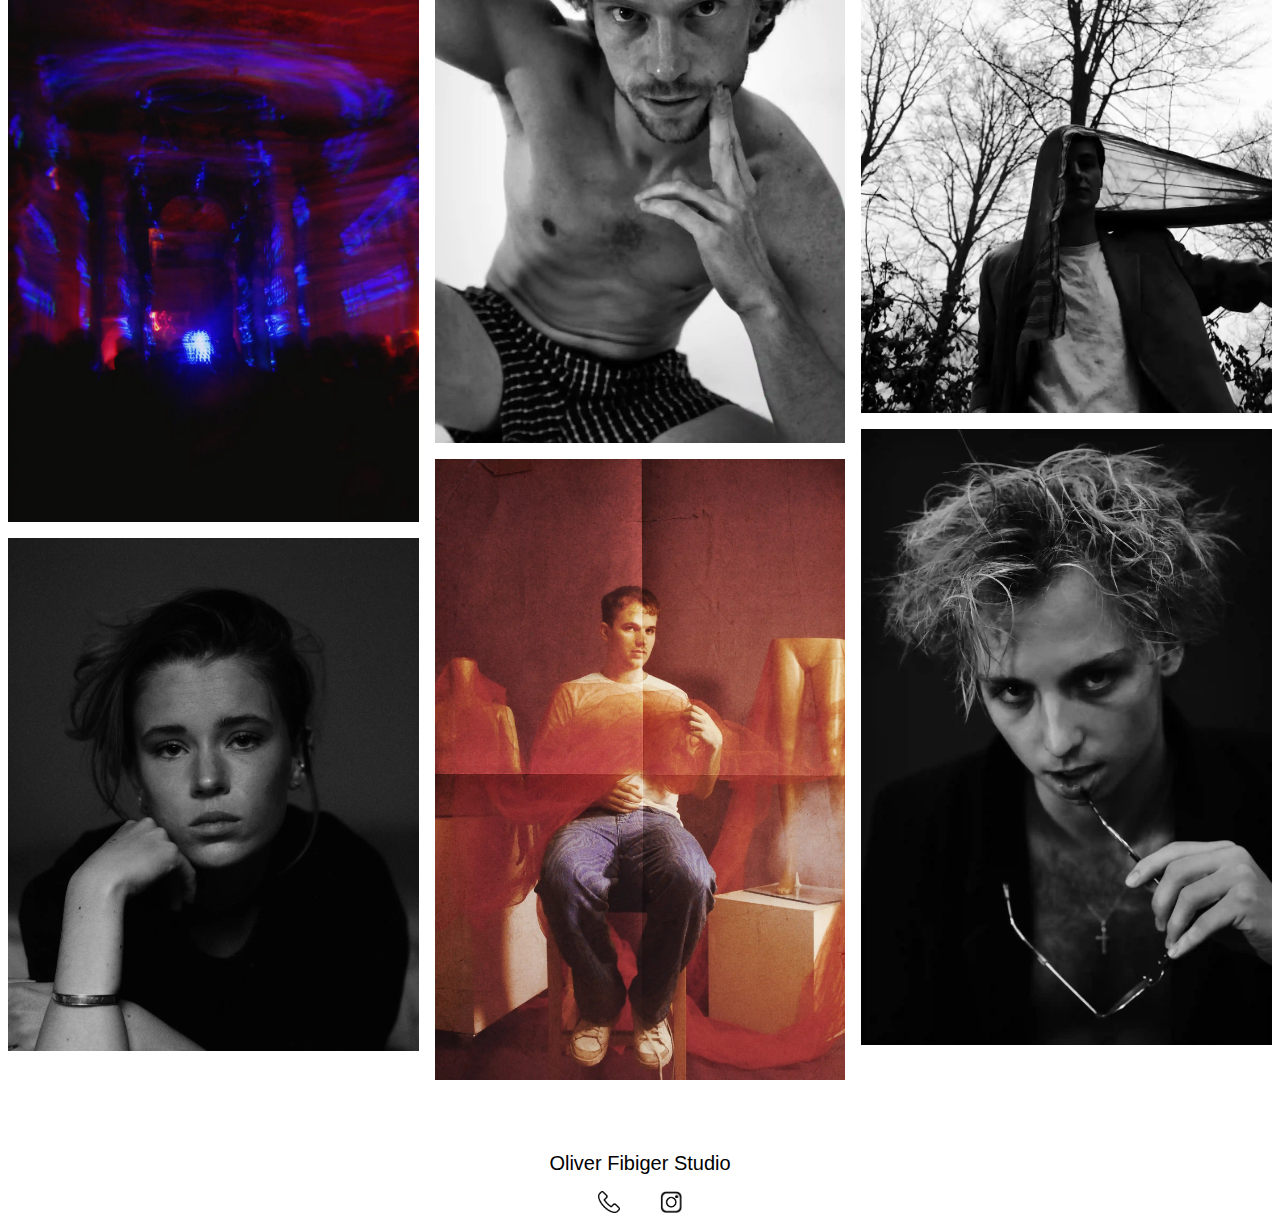
==== commit d8a1cd14: "h" ====
--- a/galleri.html
+++ b/galleri.html
@@ -64,14 +64,13 @@
             <img src="img/21.webp" alt="">
             <img src="img/73.webp" alt="">
             <img src="img/109.webp" alt="">
-
         </div>
         <div class="col">
             <img src="img/55.webp" alt="">
+            <img src="img/50.webp" alt="">
             <img src="img/46.webp" alt="">
-            <img src="img/50.webp" alt="">
+            <img src="img/72.webp" alt="">
             <img src="img/54.webp" alt="">
-            <img src="img/72.webp" alt="">
             <img src="img/44.webp" alt="">
             <img src="img/66.webp" alt="">
             <img src="img/25.webp" alt="">
@@ -93,7 +92,6 @@
             <img src="img/90.webp" alt="">
             <img src="img/118.webp" alt="">
             <img src="img/93.webp" alt="">
-
             <img src="img/65.webp" alt="">
 
         </div>
@@ -121,13 +119,10 @@
             <img src="img/47.webp" alt="">
             <img src="img/34.webp" alt="">
             <img src="img/71.webp" alt="">
-
             <img src="img/36.webp" alt="">
             <img src="img/53.webp" alt="">
             <img src="img/41.webp" alt="">
             <img src="img/92.webp" alt="">
-
-
         </div>
     </div>
     <footer>
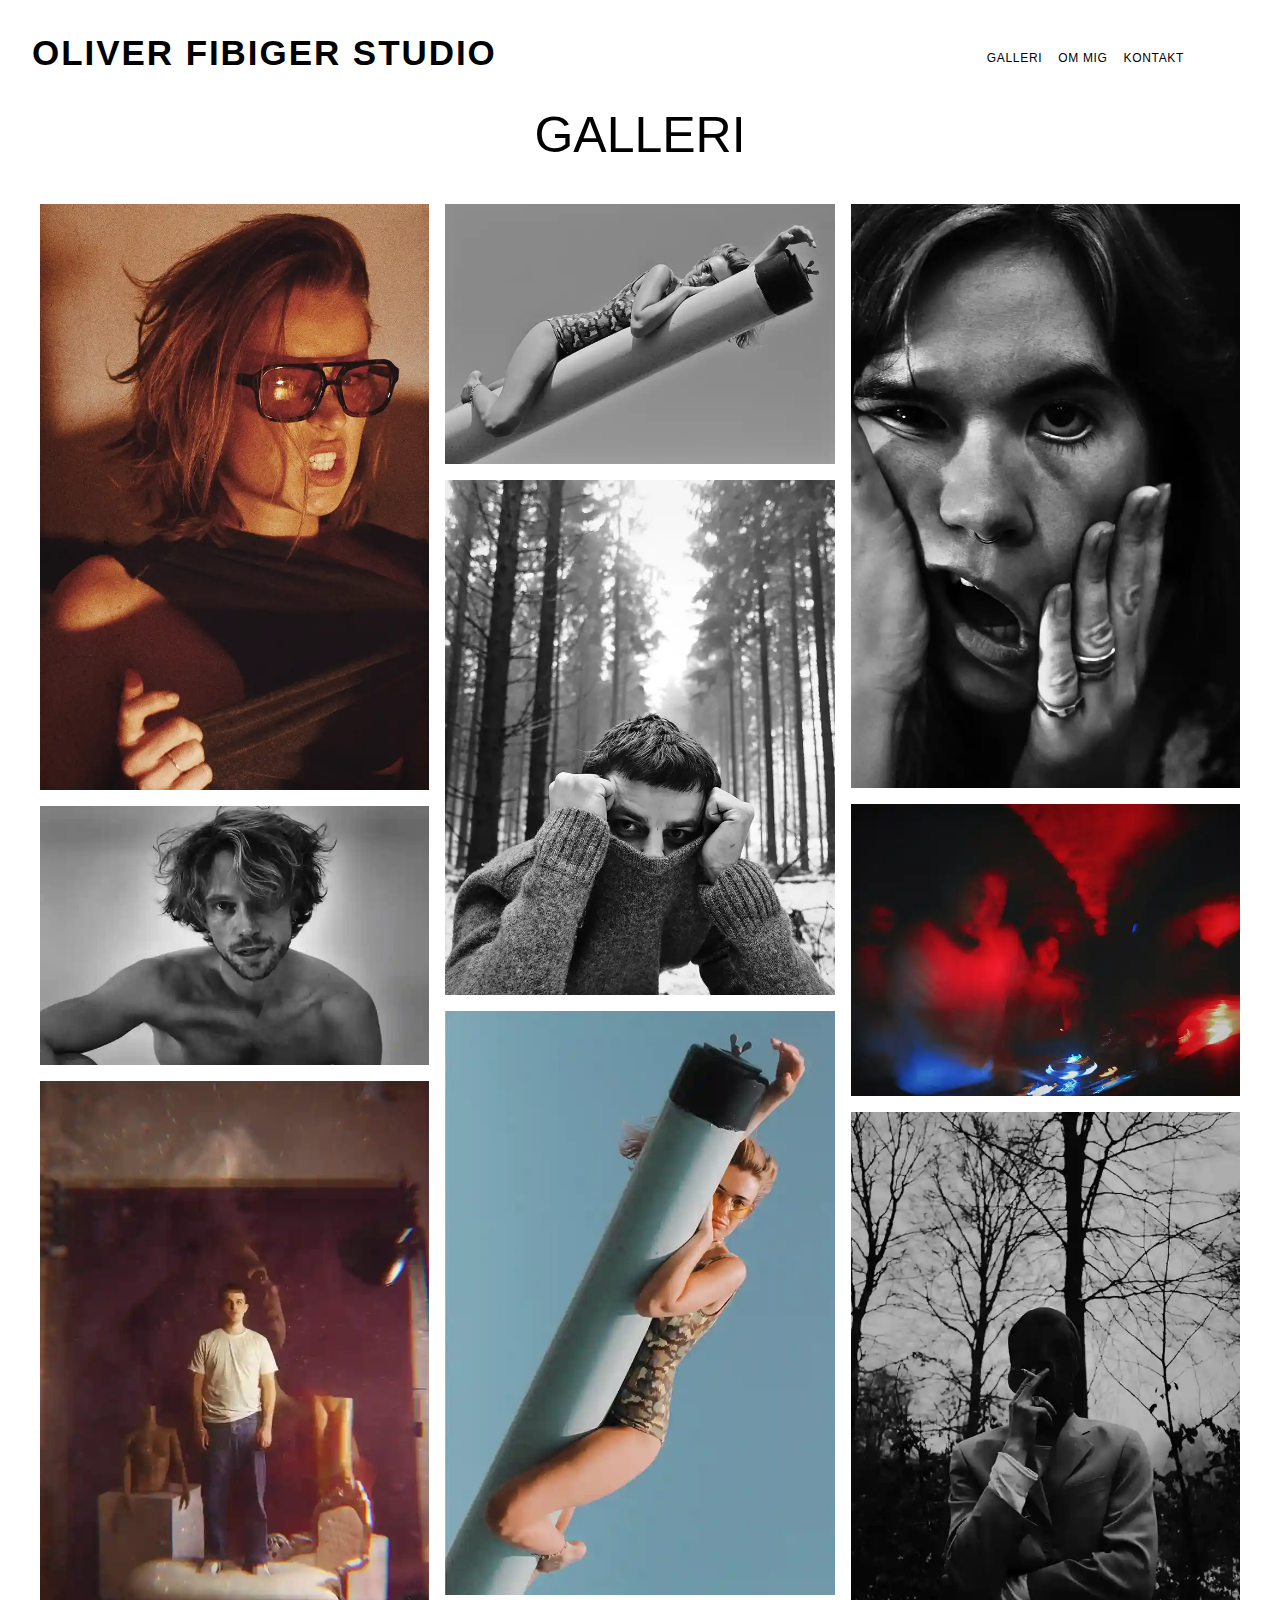
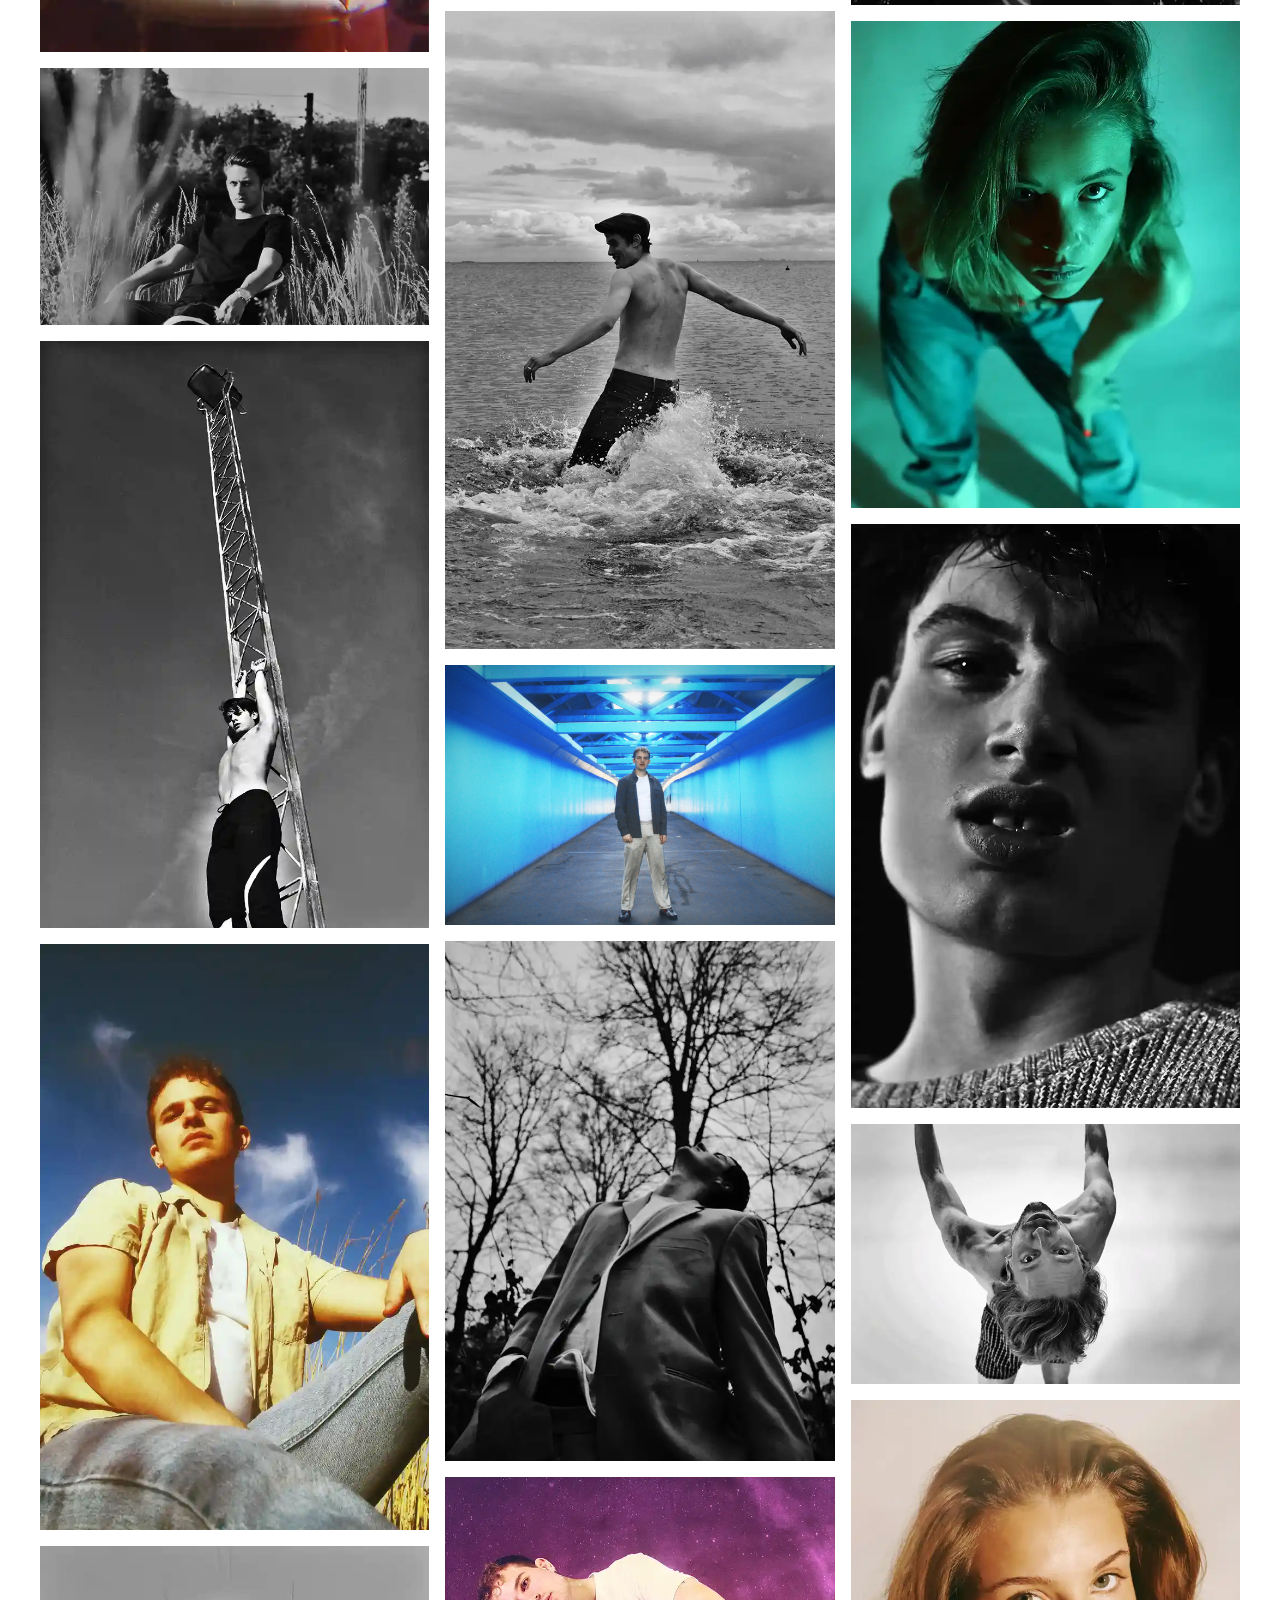
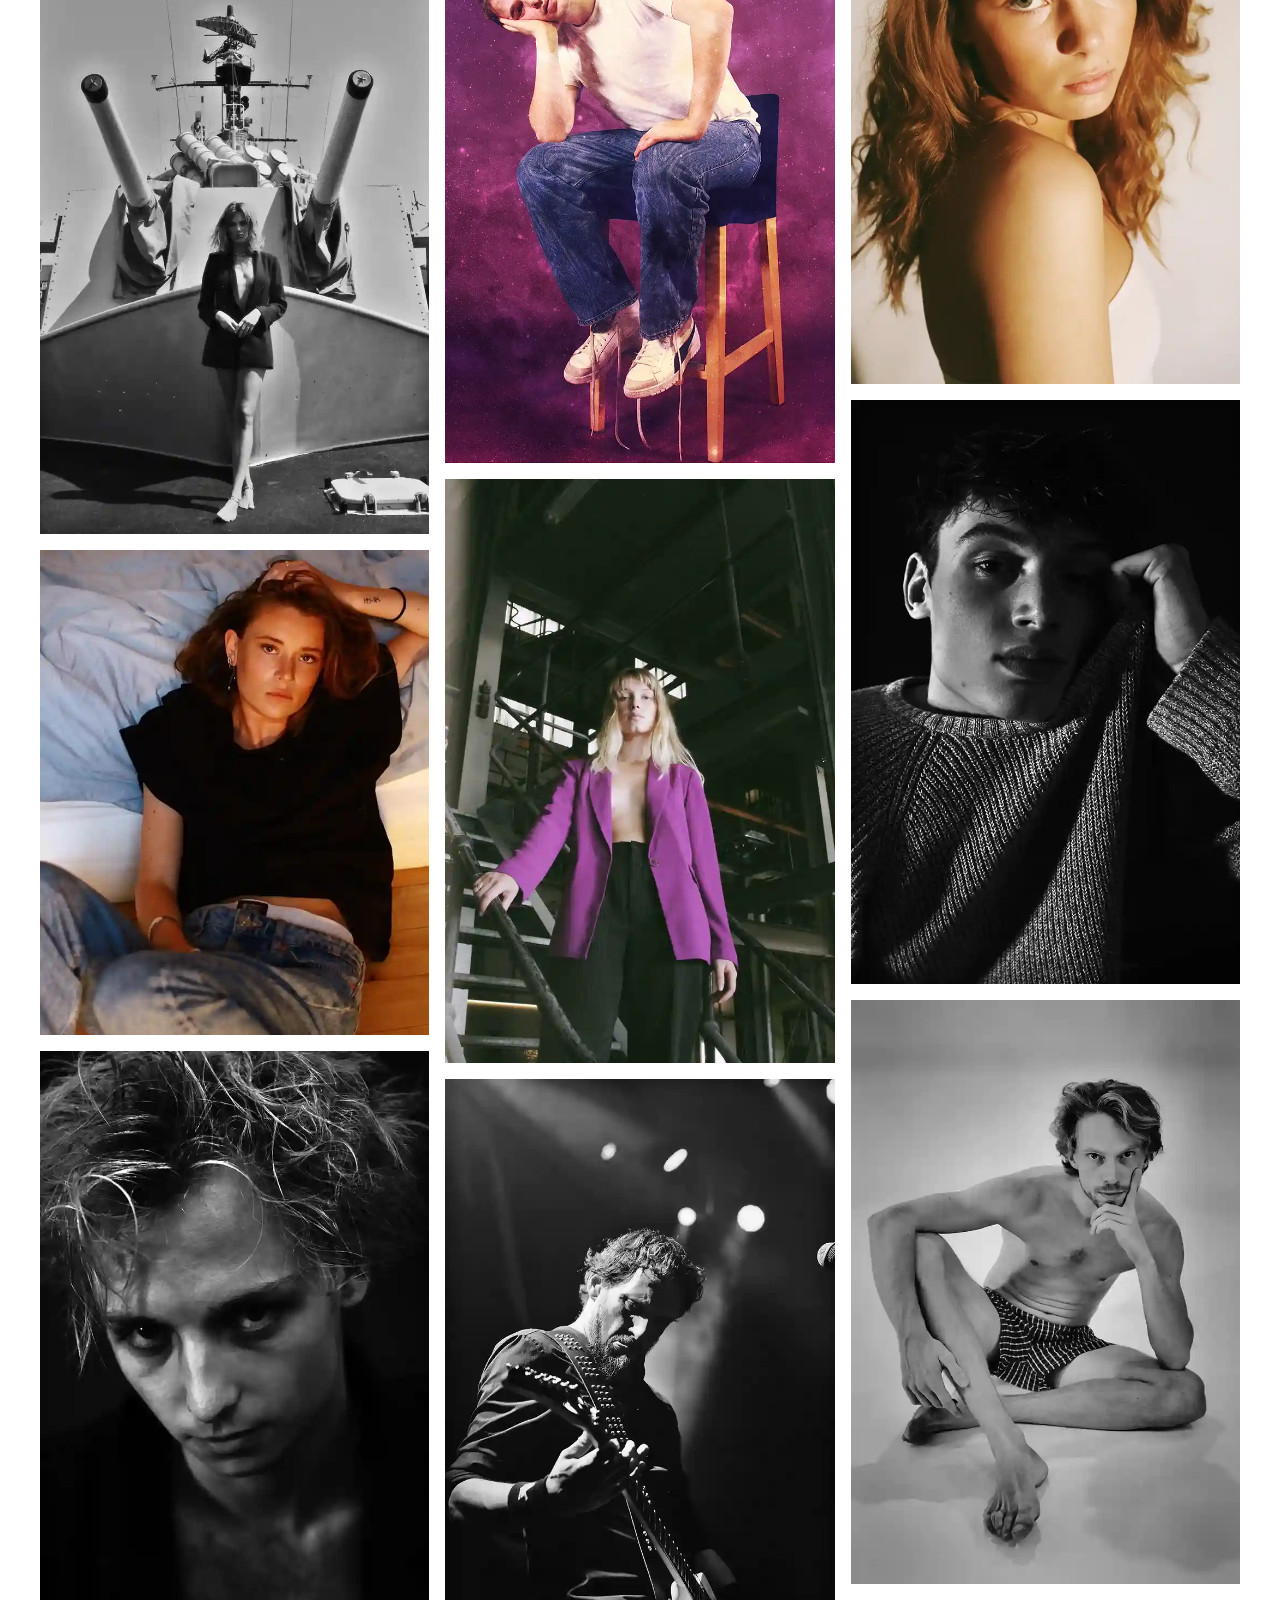
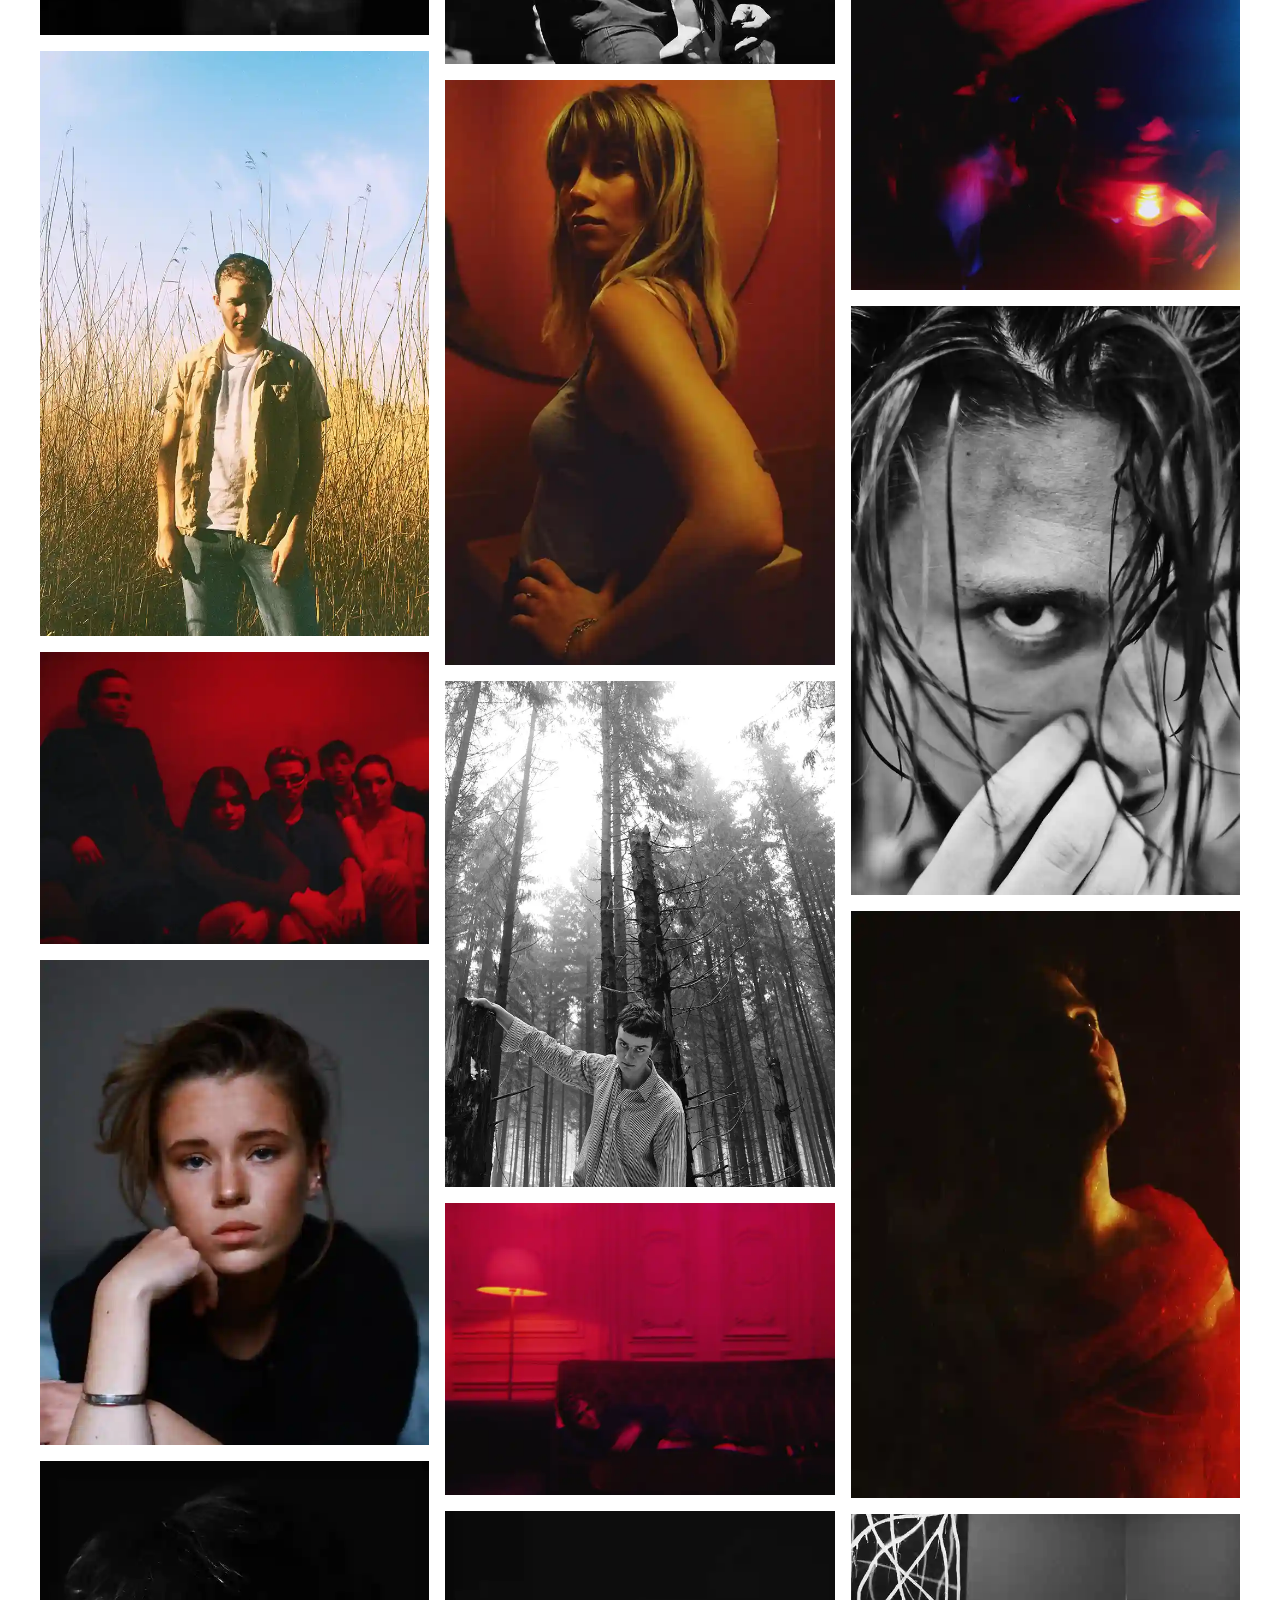
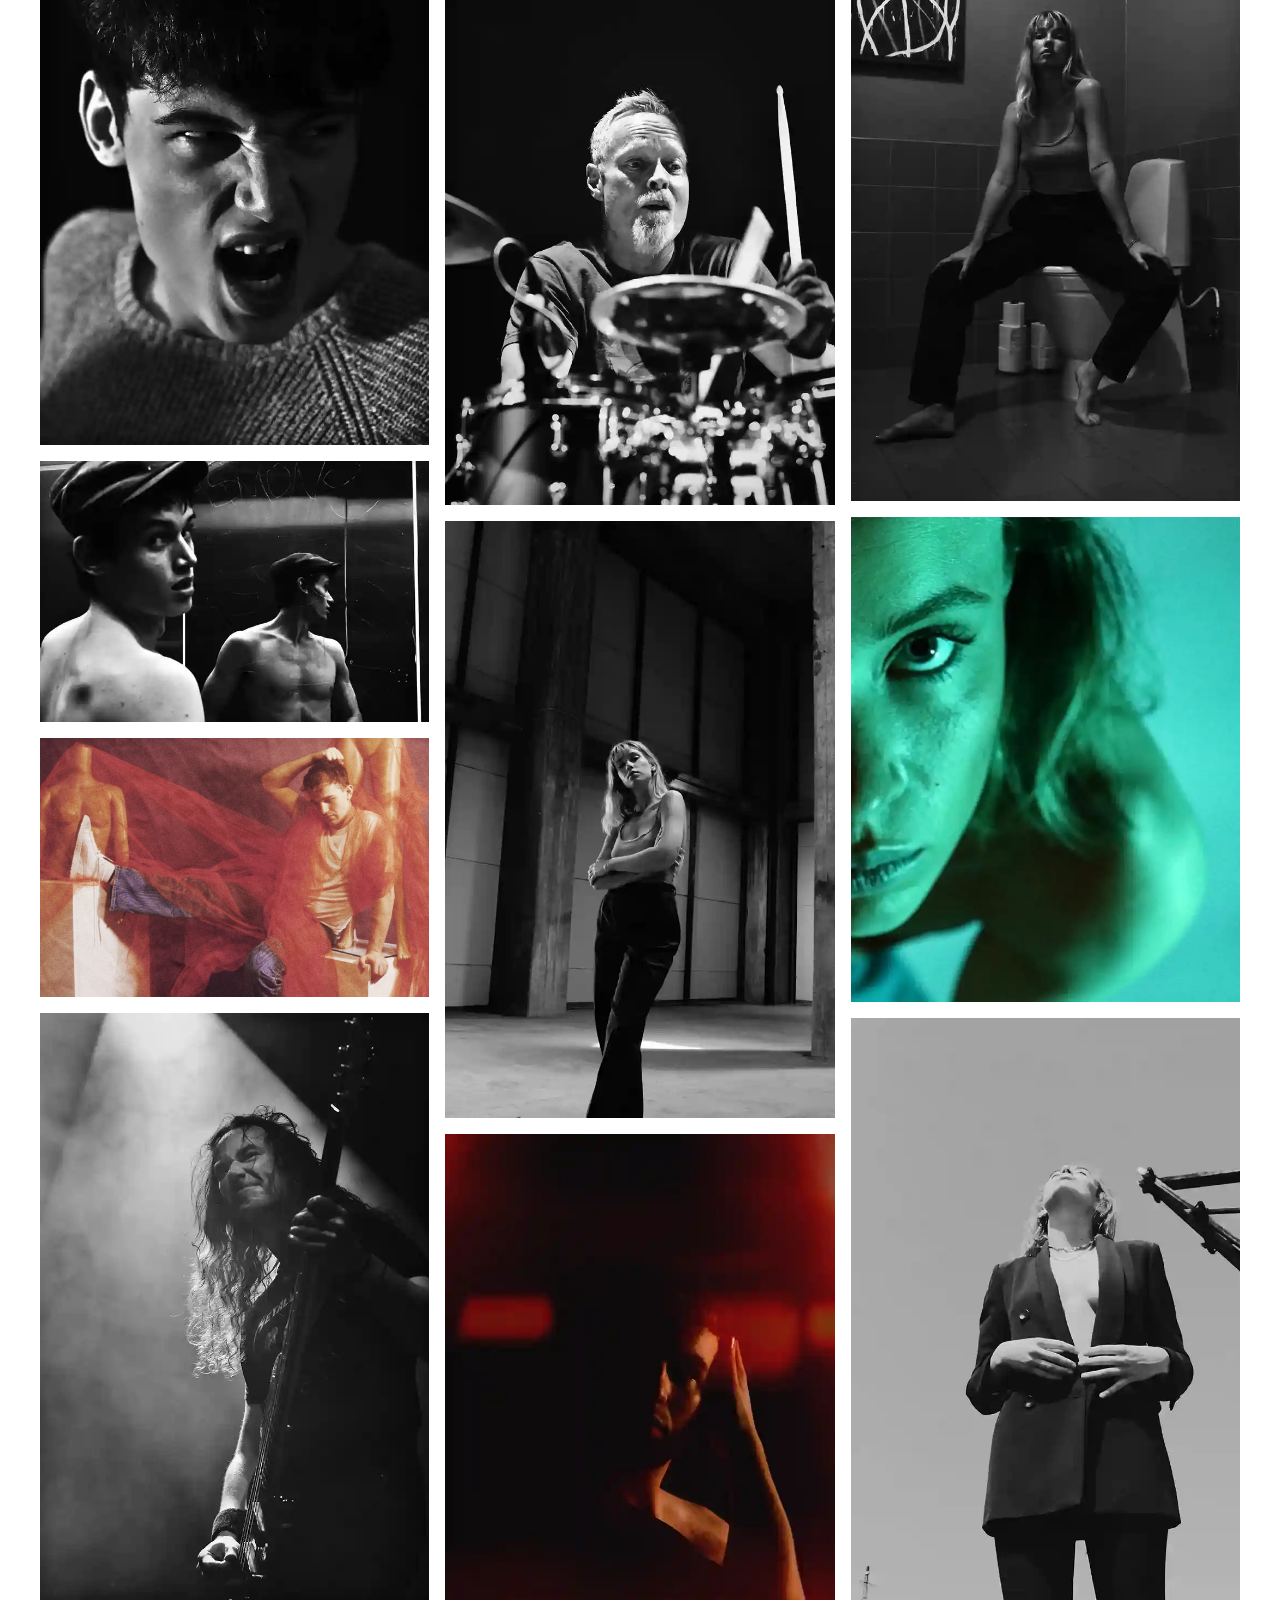
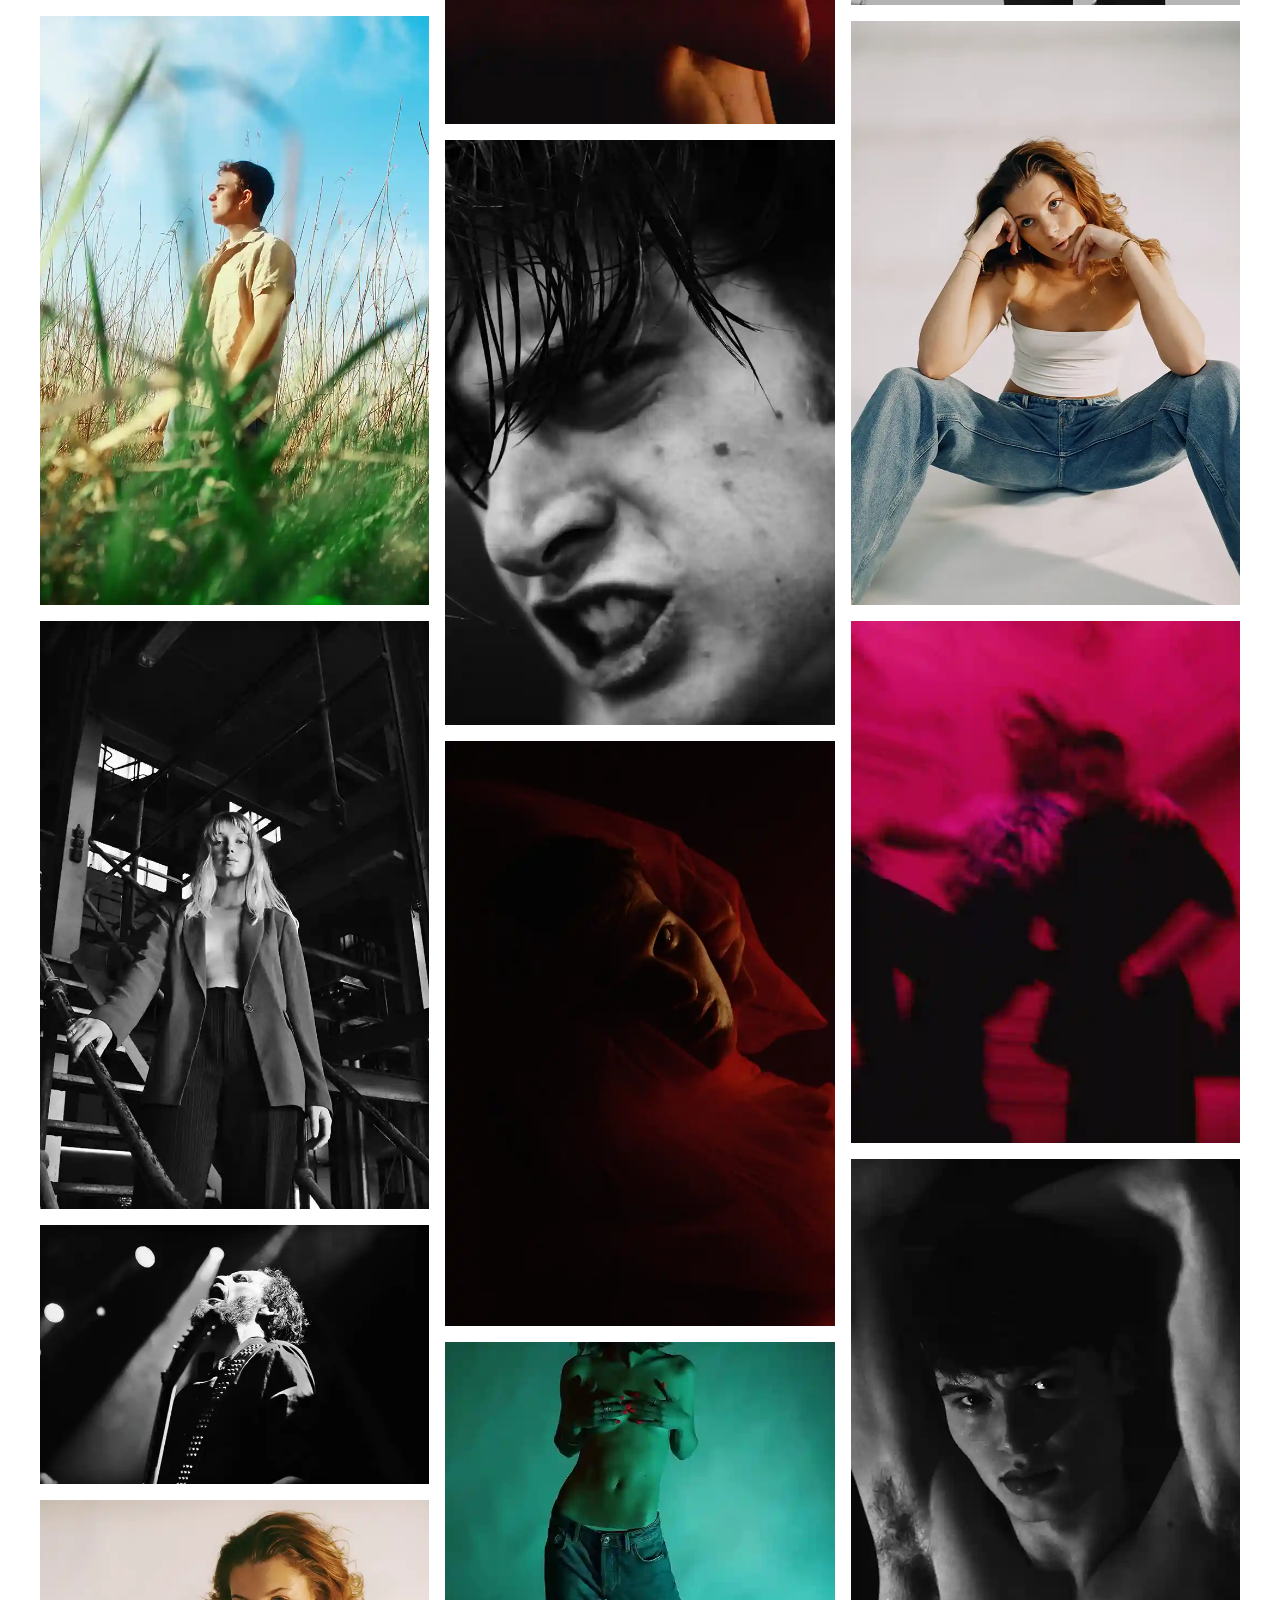
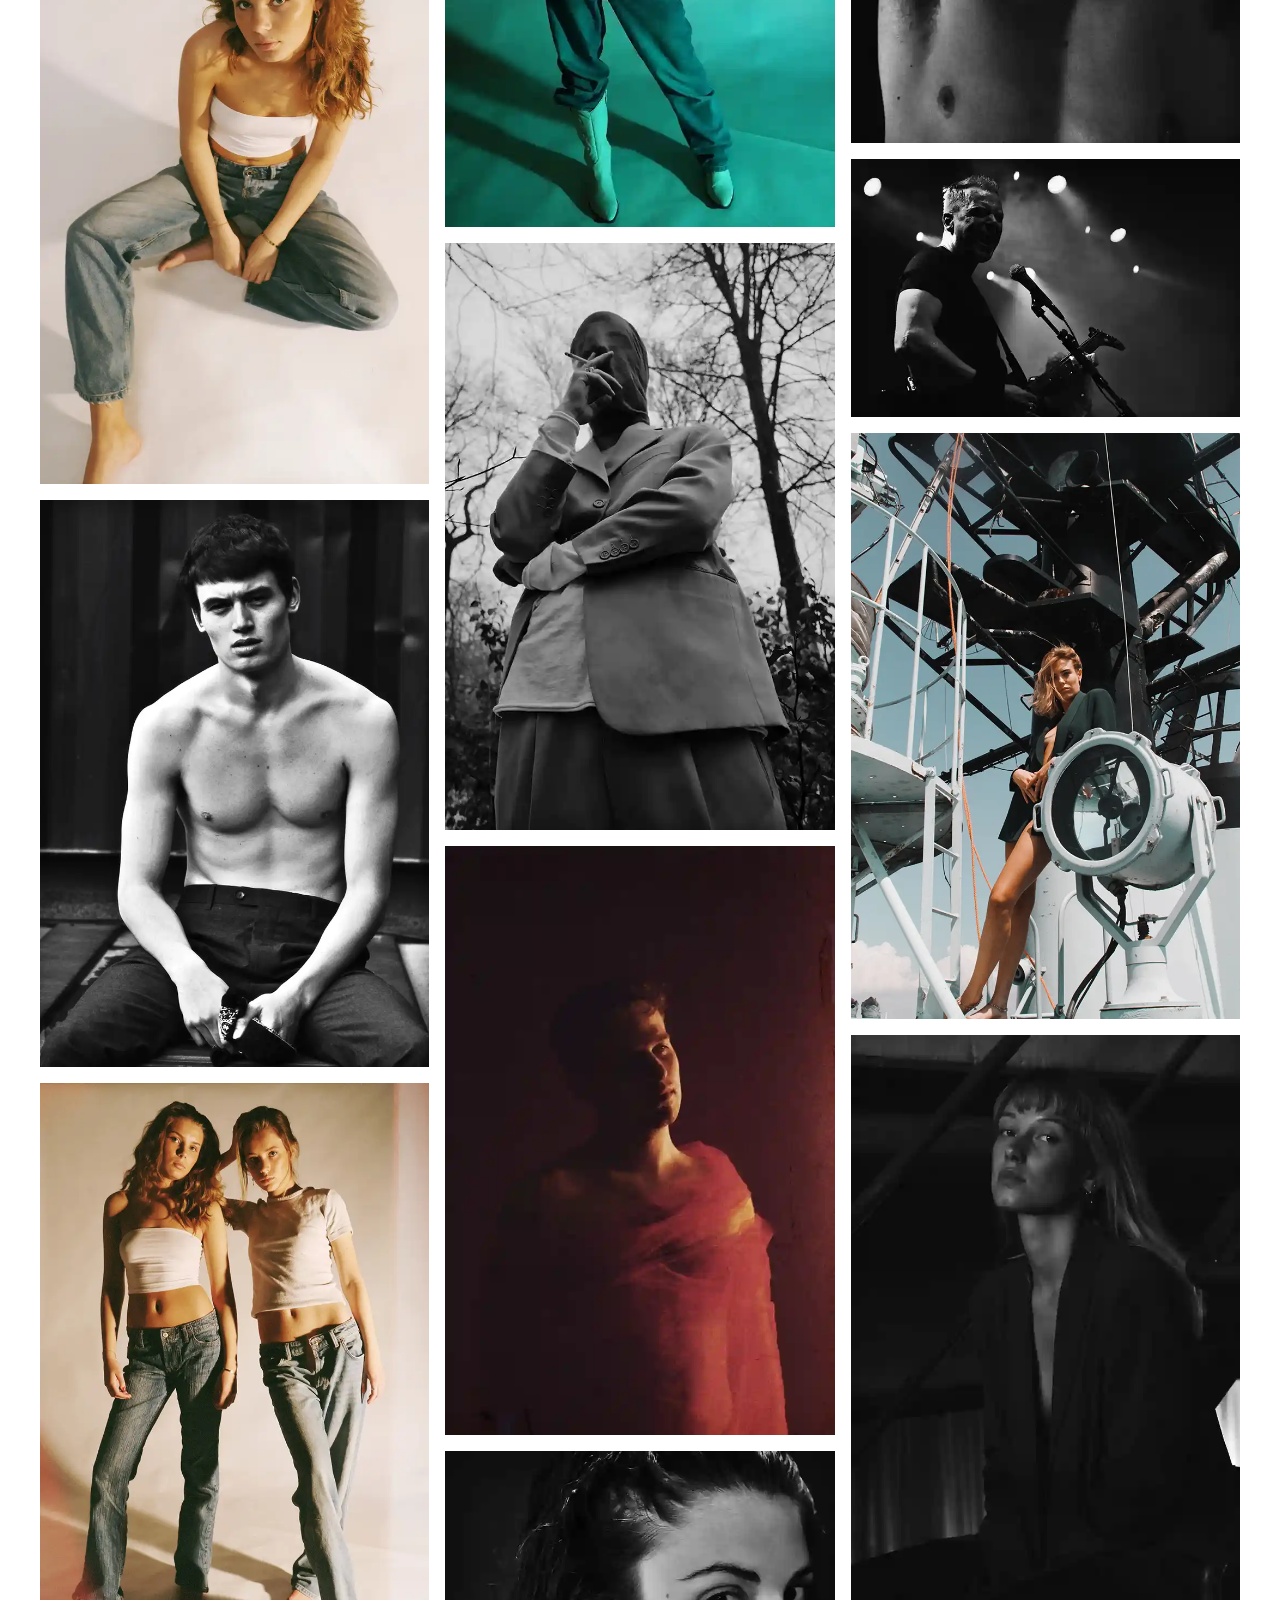
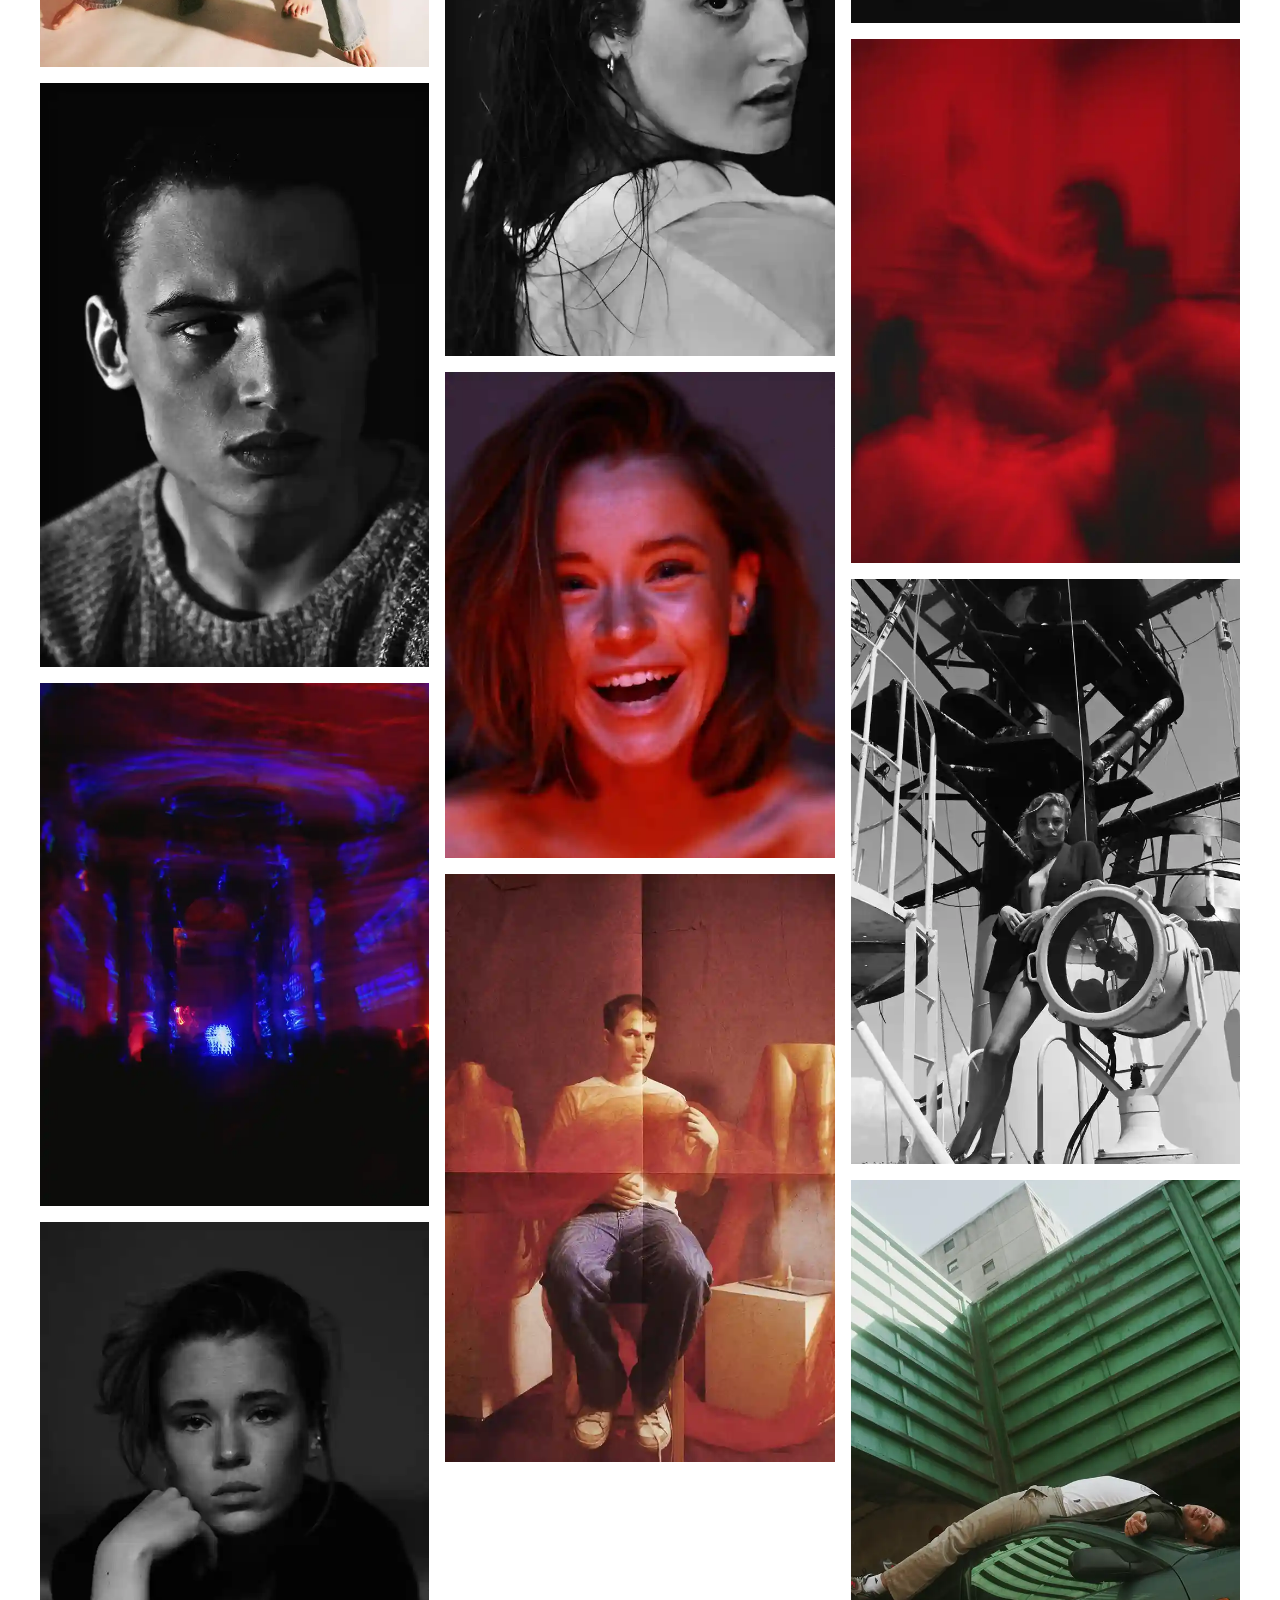
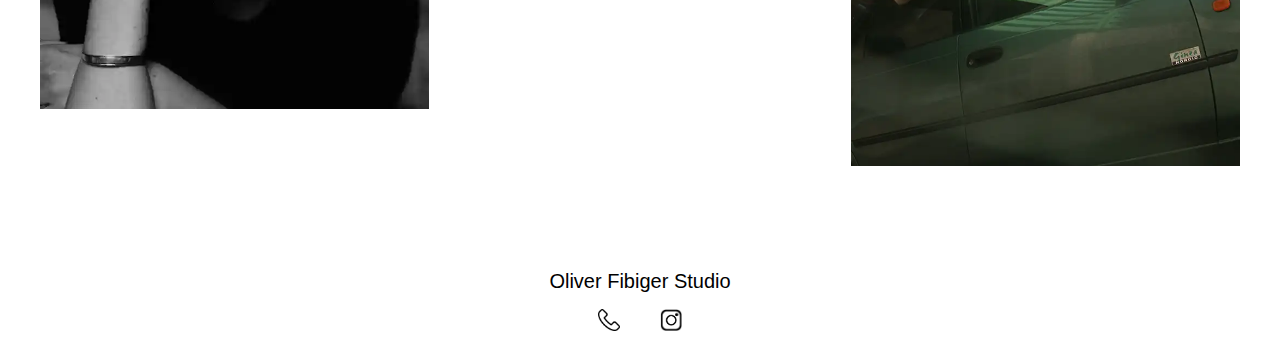
==== commit ca3b0267: "img" ====
--- a/galleri.html
+++ b/galleri.html
@@ -46,13 +46,10 @@
             <img src="img/117.webp" alt="">
             <img src="img/89.webp" alt="">
             <img src="img/15.webp" alt="">
-            <img src="img/17.webp" alt="">
             <img src="img/75.webp" alt="">
-            <img src="img/18.webp" alt="">
             <img src="img/119.webp" alt="">
             <img src="img/23.webp" alt="">
             <img src="img/24.webp" alt="">
-            <img src="img/27.webp" alt="">
             <img src="img/67.webp" alt="">
             <img src="img/5.webp" alt="">
             <img src="img/14.webp" alt="">
@@ -73,12 +70,10 @@
             <img src="img/54.webp" alt="">
             <img src="img/44.webp" alt="">
             <img src="img/66.webp" alt="">
-            <img src="img/25.webp" alt="">
             <img src="img/48.webp" alt="">
             <img src="img/103.webp" alt="">
             <img src="img/49.webp" alt="">
             <img src="img/51.webp" alt="">
-            <img src="img/96.webp" alt="">
             <img src="img/77.webp" alt="">
             <img src="img/104.webp" alt="">
             <img src="img/30.webp" alt="">
@@ -86,12 +81,10 @@
             <img src="img/99.webp" alt="">
             <img src="img/62.webp" alt="">
             <img src="img/106.webp" alt="">
-            <img src="img/8.webp" alt="">
             <img src="img/40.webp" alt="">
             <img src="img/64.webp" alt="">
             <img src="img/90.webp" alt="">
             <img src="img/118.webp" alt="">
-            <img src="img/93.webp" alt="">
             <img src="img/65.webp" alt="">
 
         </div>
@@ -108,7 +101,6 @@
             <img src="img/68.webp" alt="">
             <img src="img/100.webp" alt="">
             <img src="img/63.webp" alt="">
-            <img src="img/107.webp" alt="">
             <img src="img/29.webp" alt="">
             <img src="img/108.webp" alt="">
             <img src="img/33.webp" alt="">
@@ -121,8 +113,6 @@
             <img src="img/71.webp" alt="">
             <img src="img/36.webp" alt="">
             <img src="img/53.webp" alt="">
-            <img src="img/41.webp" alt="">
-            <img src="img/92.webp" alt="">
         </div>
     </div>
     <footer>
--- a/css/galleri.css
+++ b/css/galleri.css
@@ -8,3 +8,6 @@
 img {
   padding: 0.5rem;
 }
+.galleri {
+  padding: 2rem;
+}
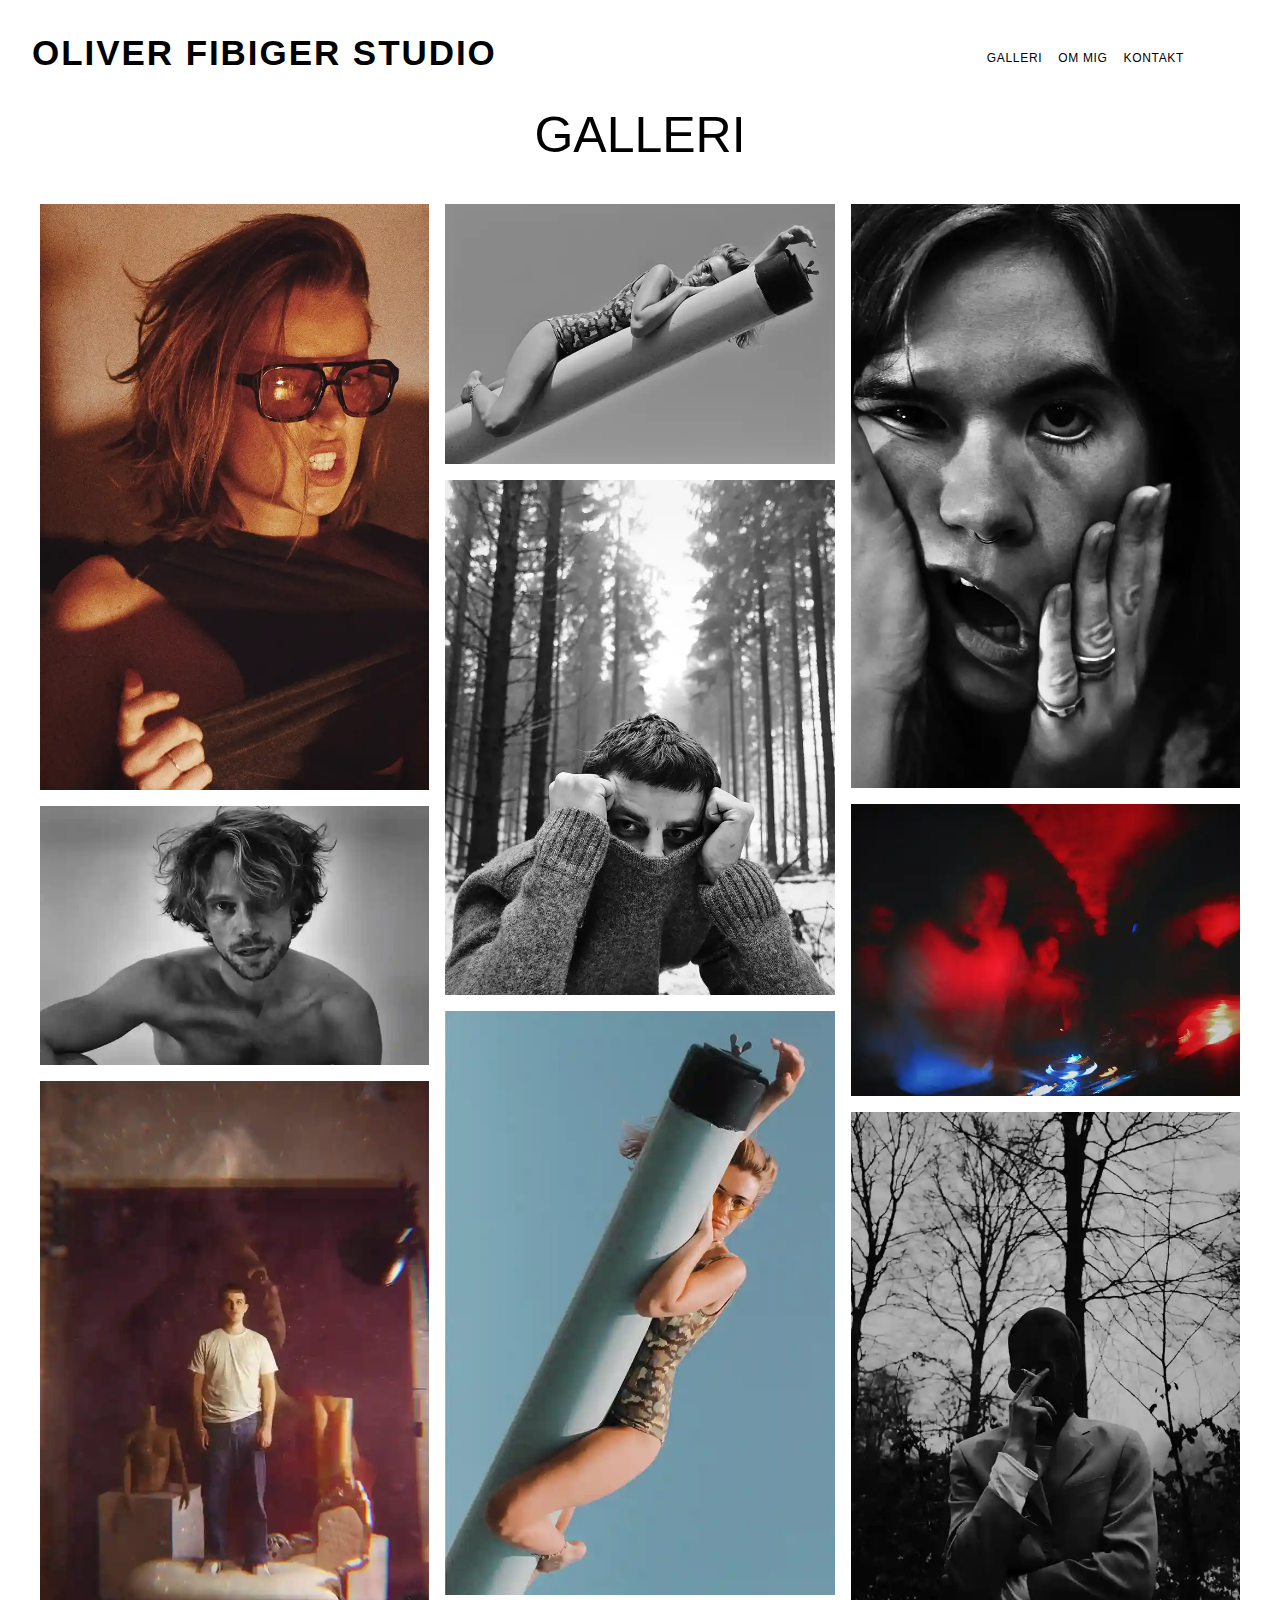
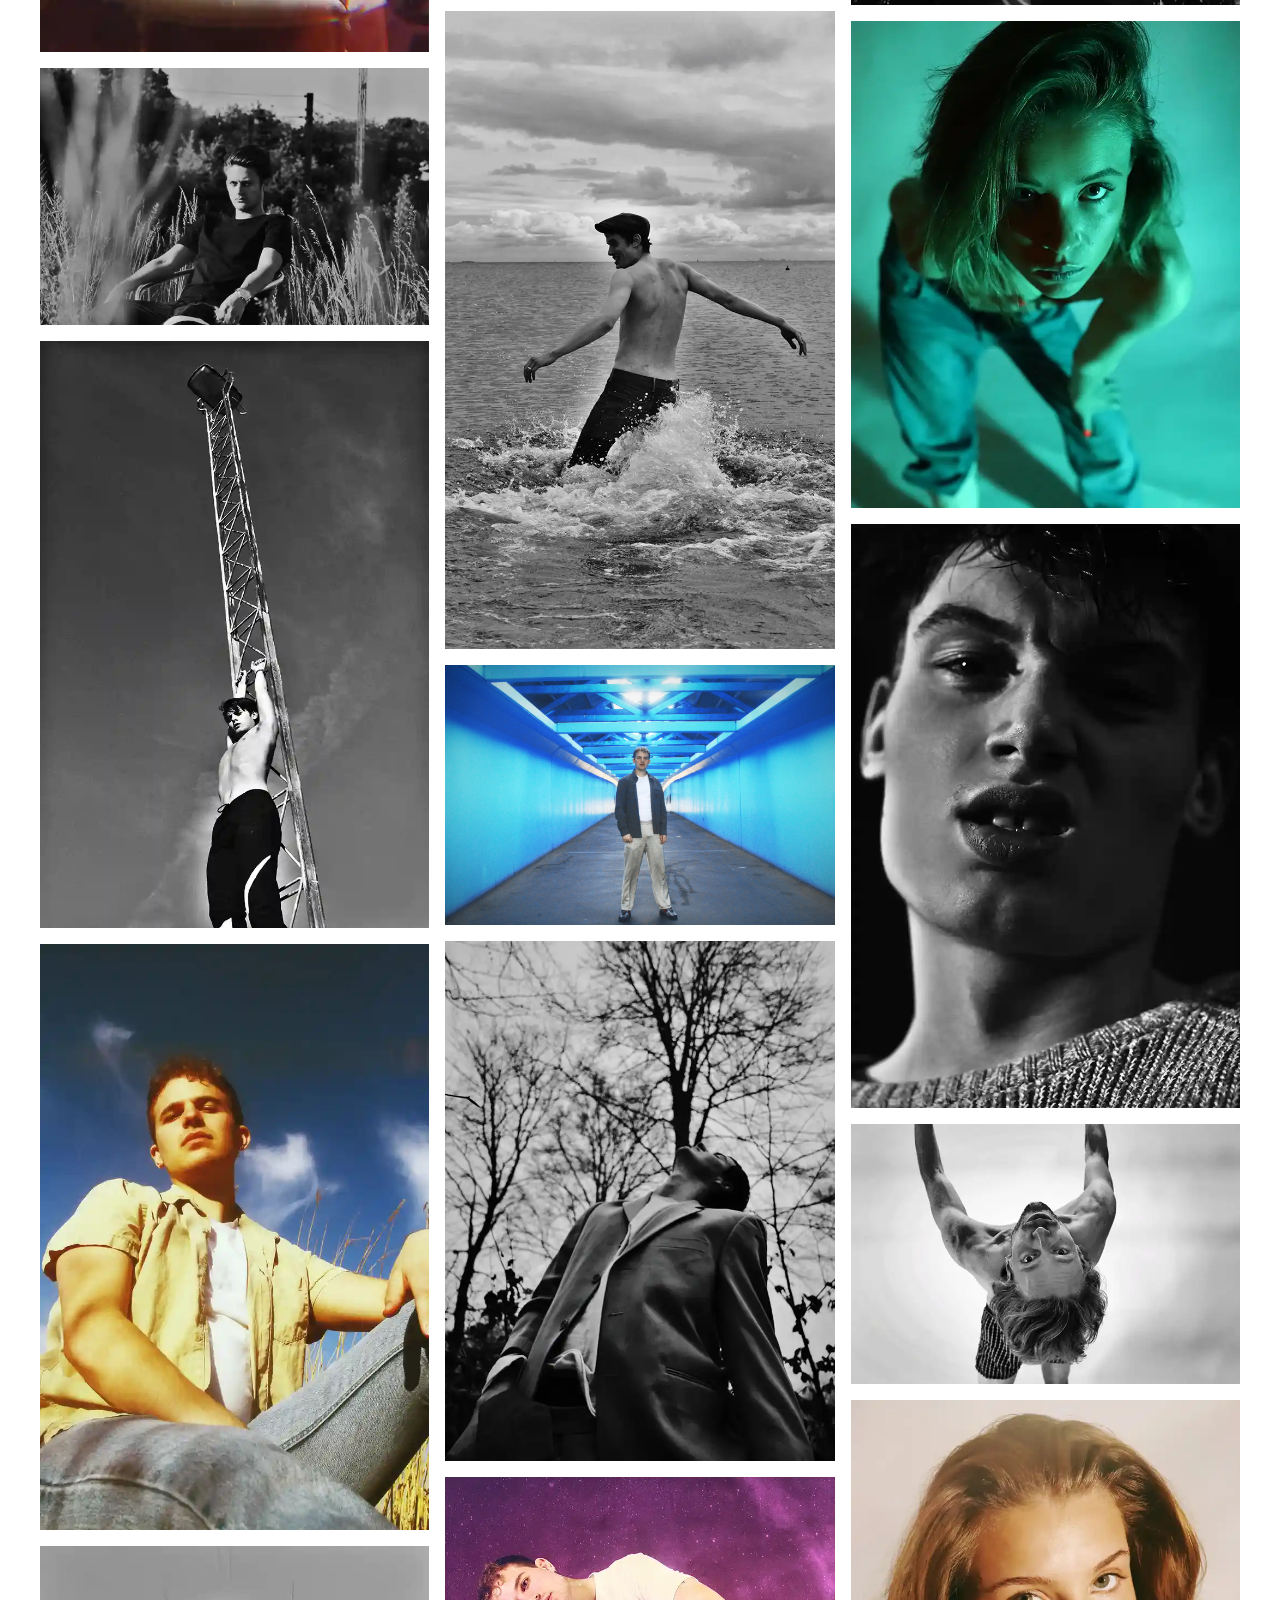
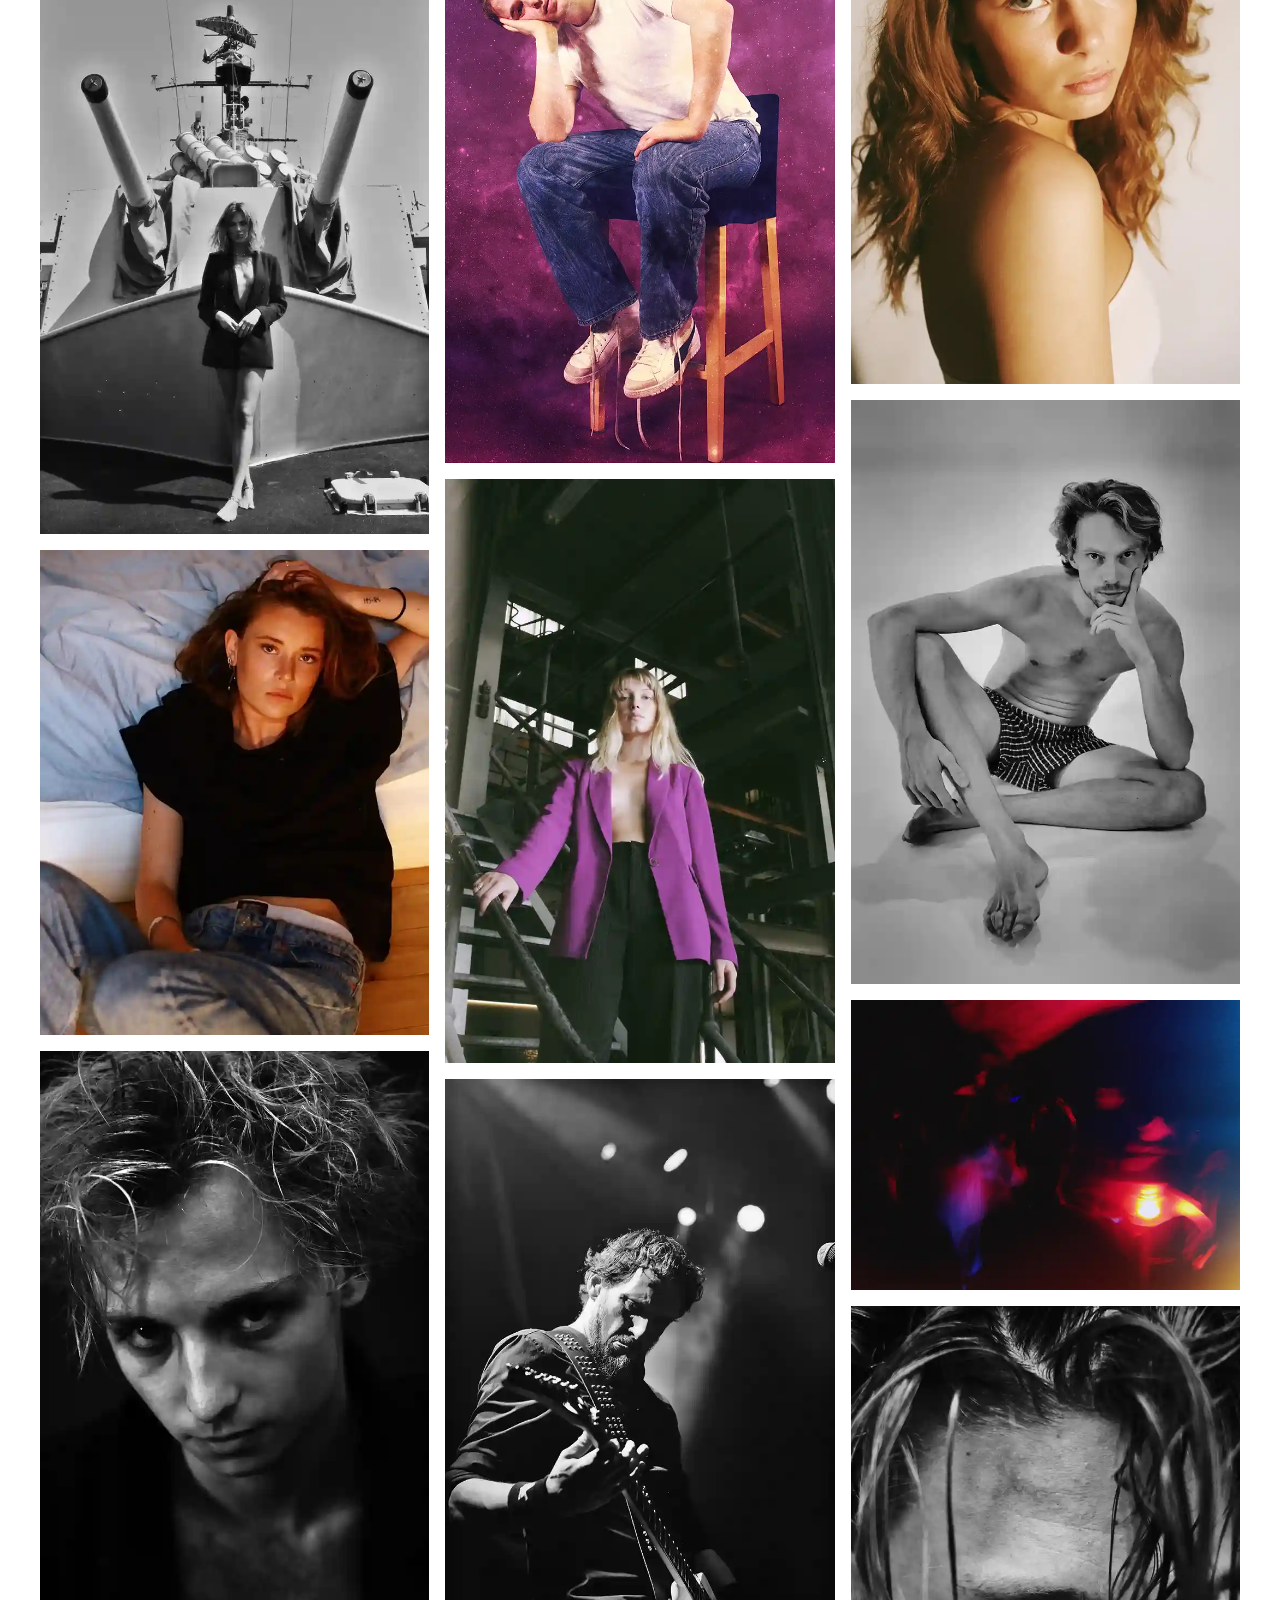
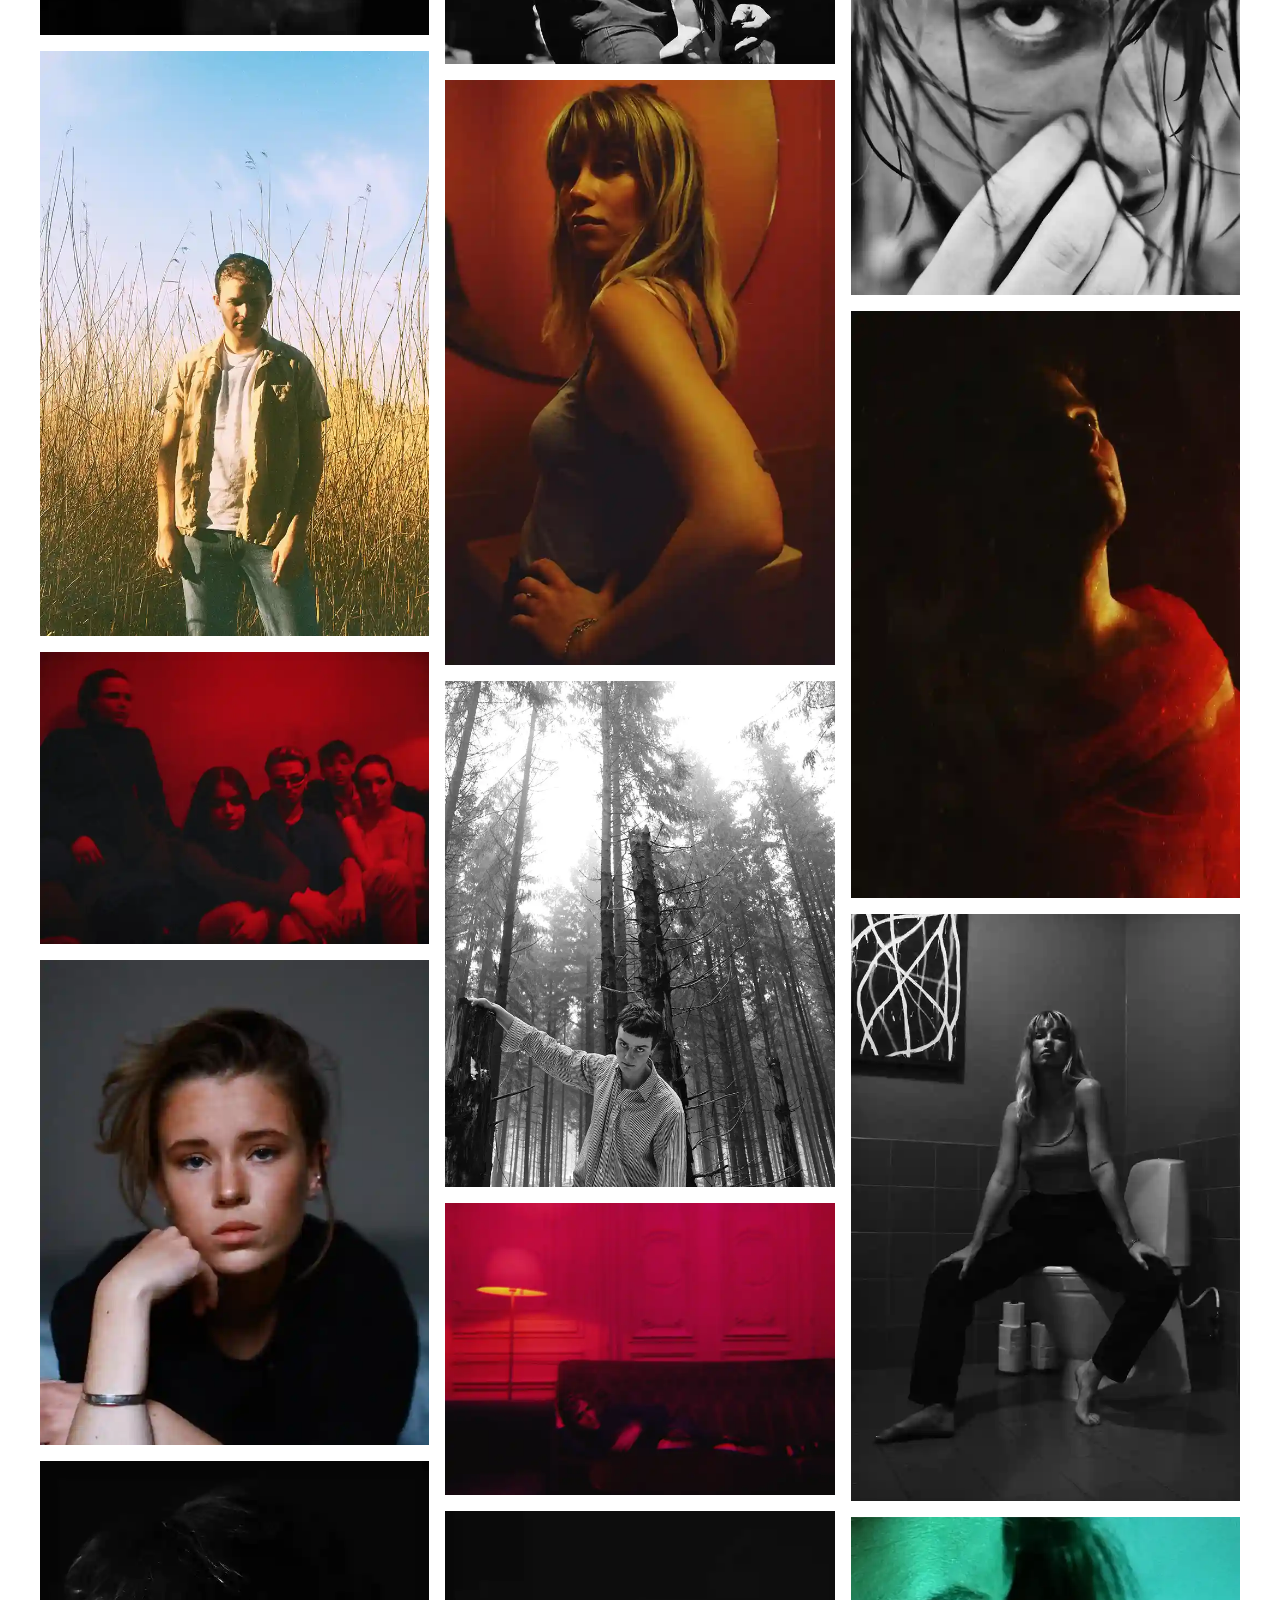
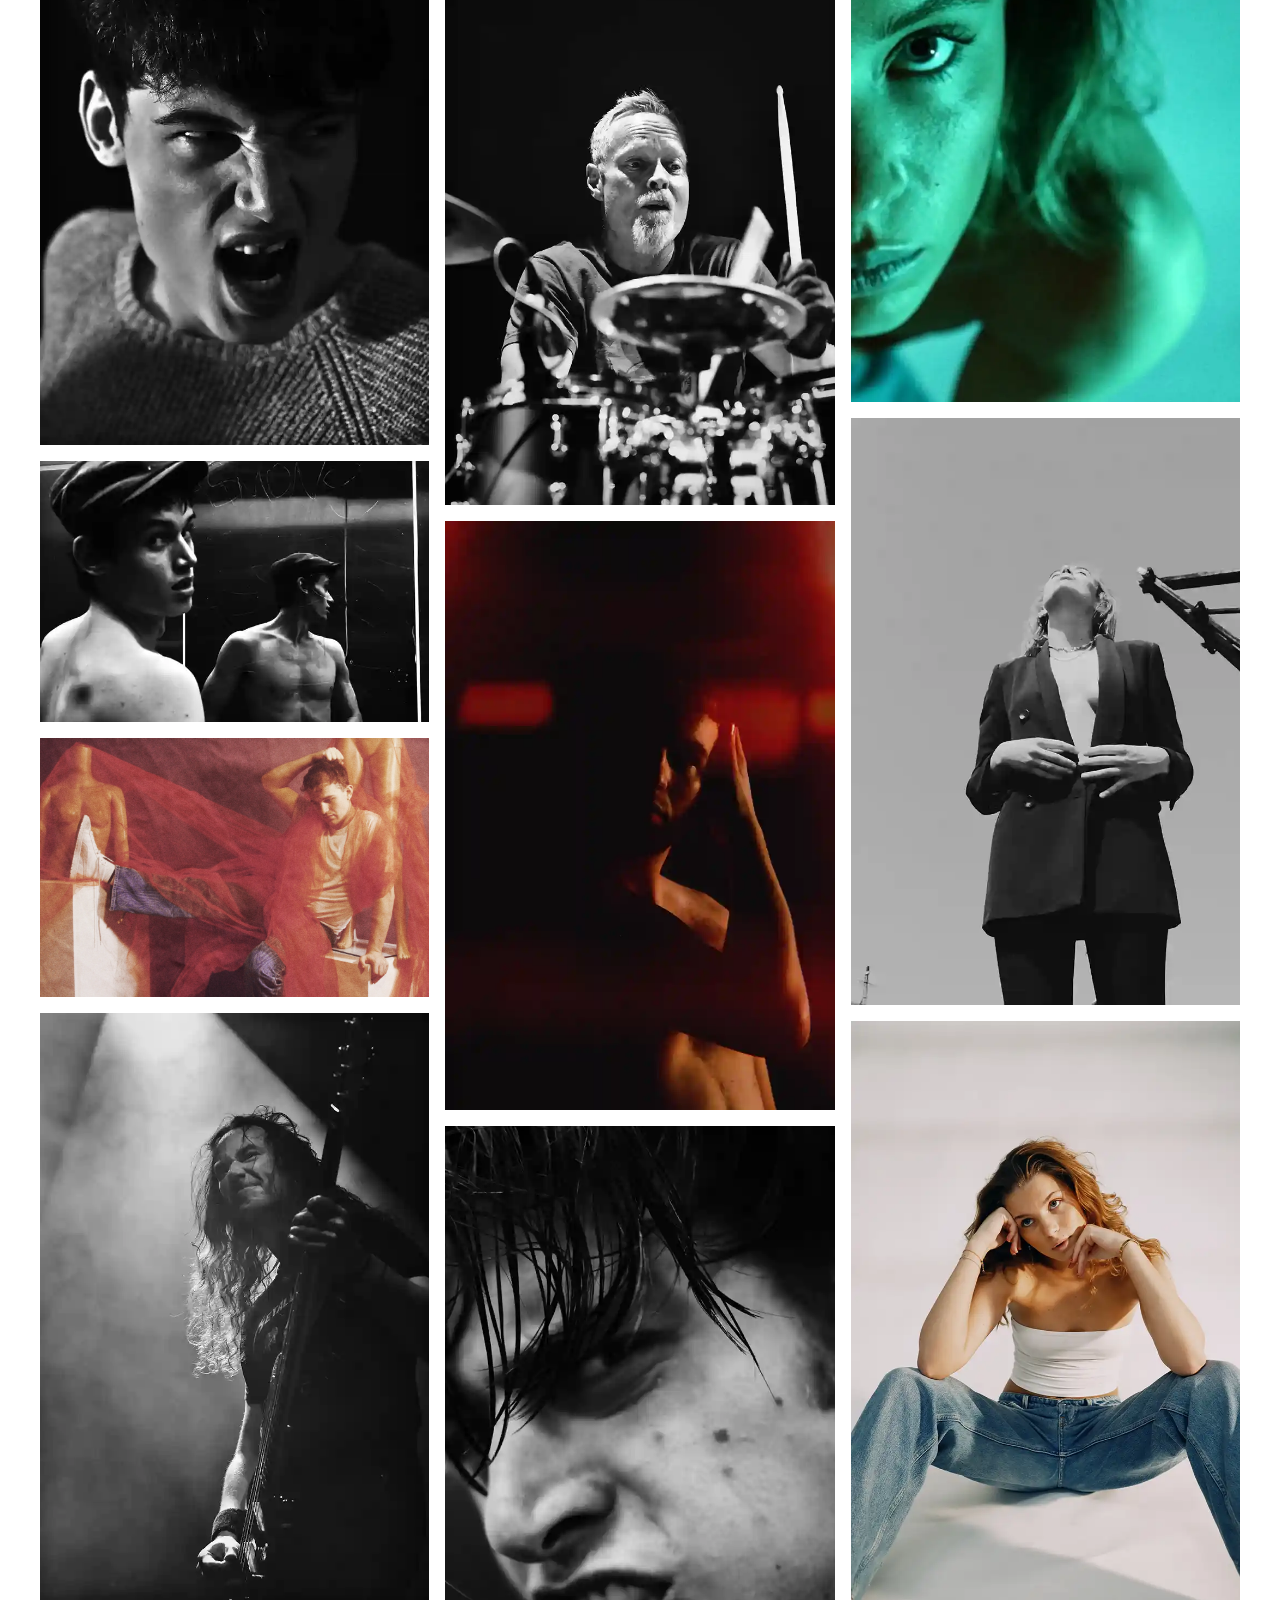
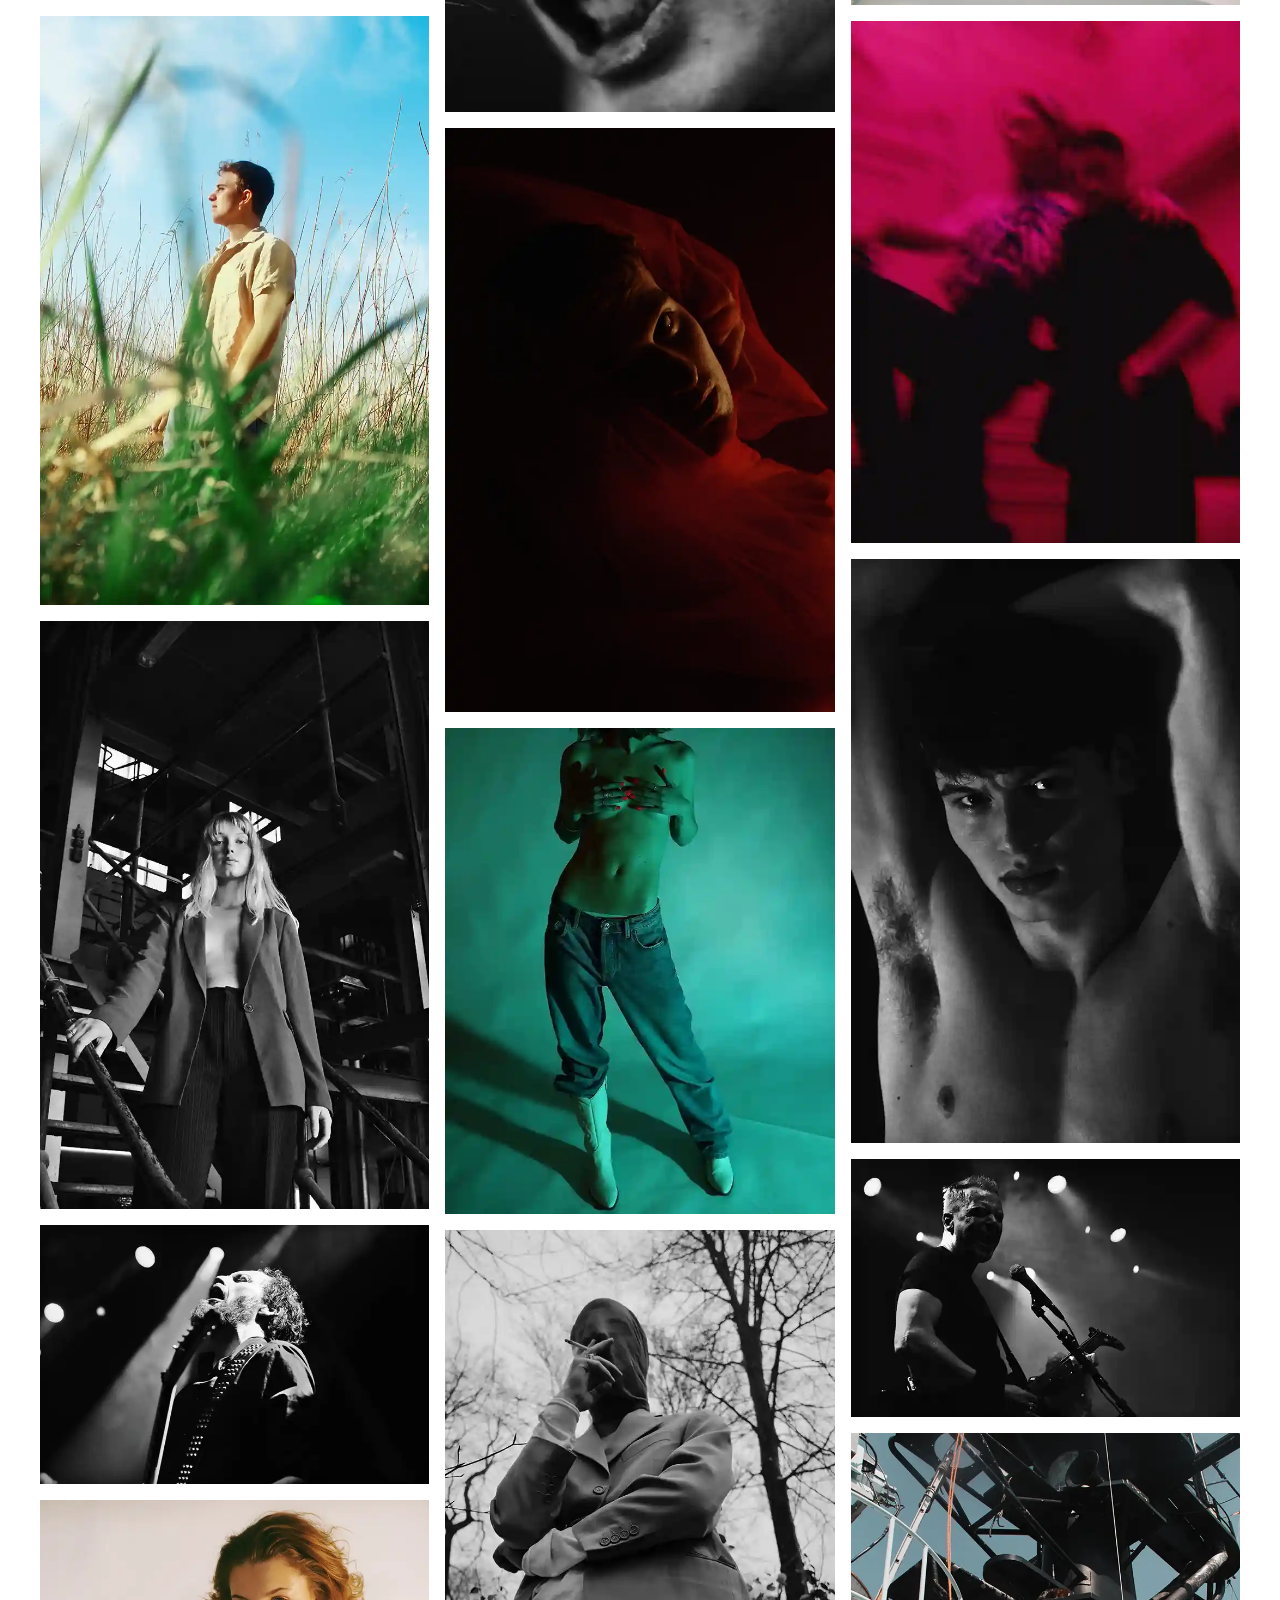
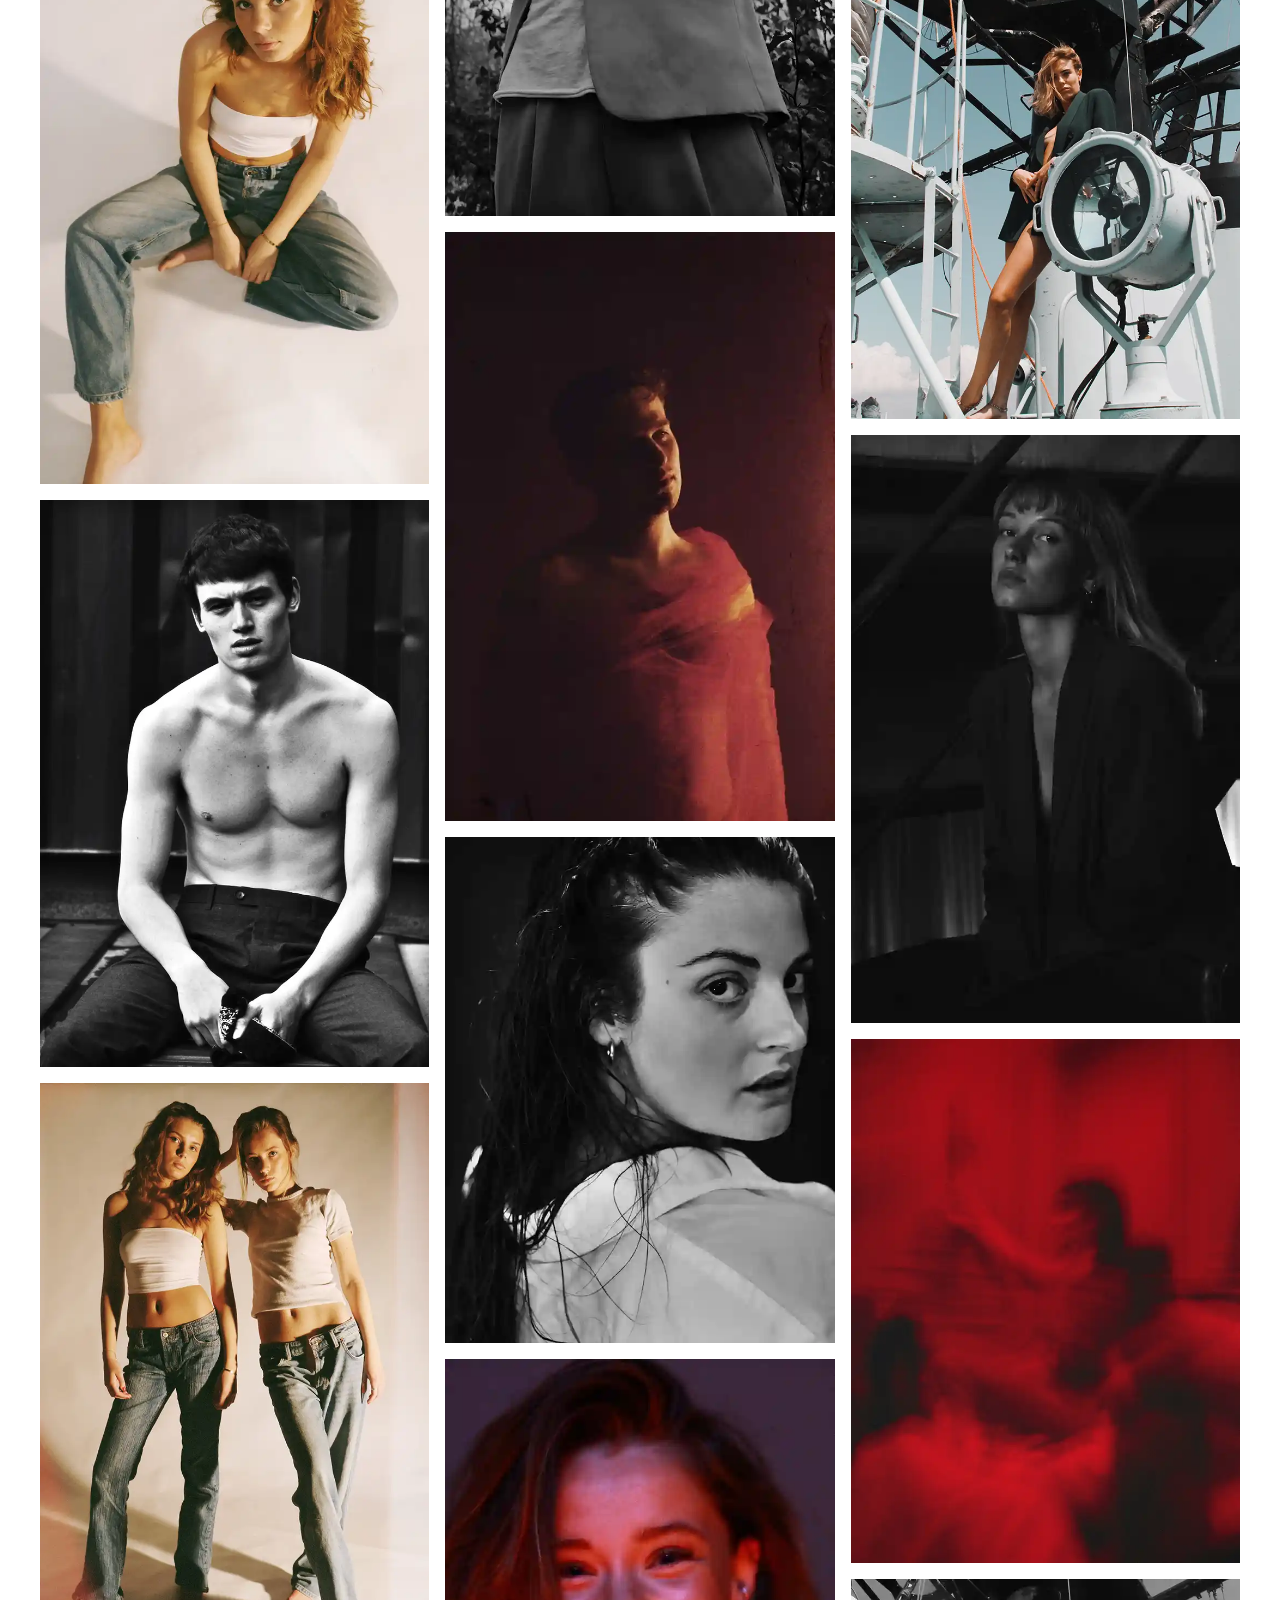
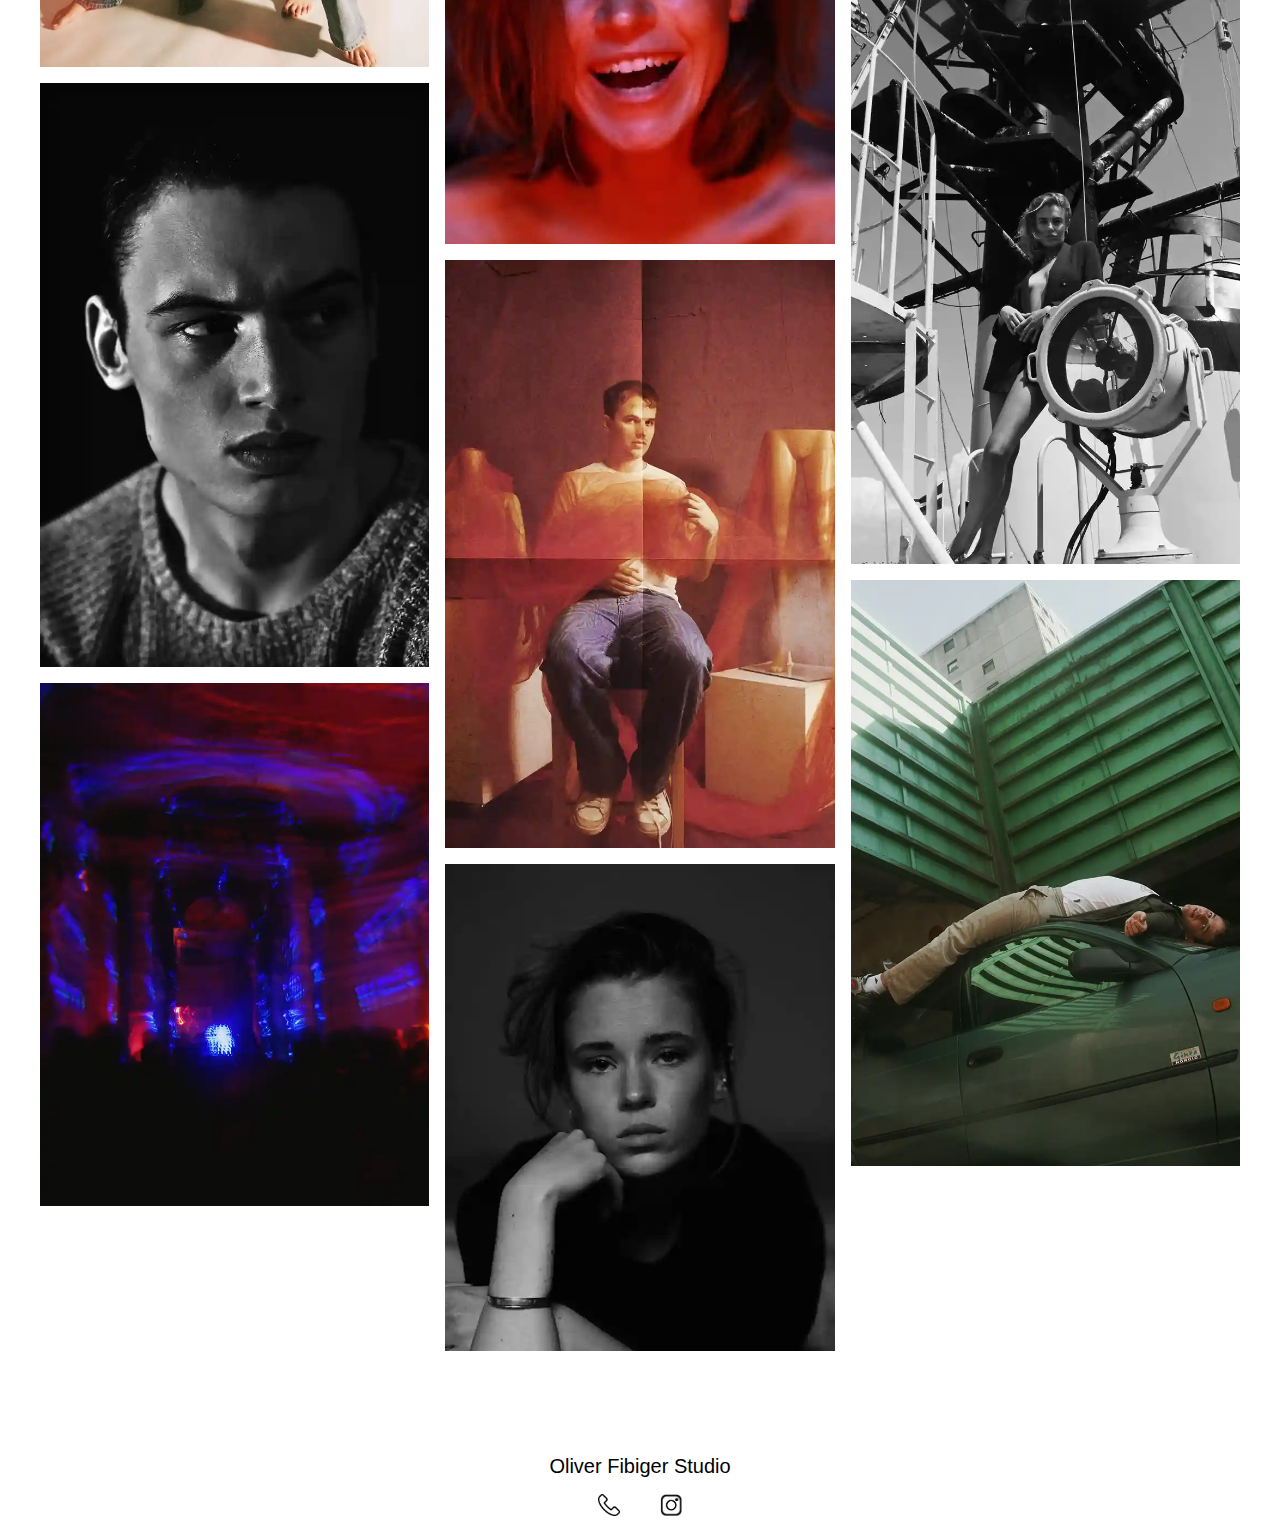
==== commit ae5a15f7: "s" ====
--- a/galleri.html
+++ b/galleri.html
@@ -60,7 +60,6 @@
             <img src="img/78.webp" alt="">
             <img src="img/21.webp" alt="">
             <img src="img/73.webp" alt="">
-            <img src="img/109.webp" alt="">
         </div>
         <div class="col">
             <img src="img/55.webp" alt="">
@@ -76,7 +75,6 @@
             <img src="img/51.webp" alt="">
             <img src="img/77.webp" alt="">
             <img src="img/104.webp" alt="">
-            <img src="img/30.webp" alt="">
             <img src="img/56.webp" alt="">
             <img src="img/99.webp" alt="">
             <img src="img/62.webp" alt="">
@@ -86,7 +84,7 @@
             <img src="img/90.webp" alt="">
             <img src="img/118.webp" alt="">
             <img src="img/65.webp" alt="">
-
+            <img src="img/109.webp" alt="">
         </div>
         <div class="col">
             <img src="img/91.webp" alt="">
@@ -96,7 +94,6 @@
             <img src="img/88.webp" alt="">
             <img src="img/95.webp" alt="">
             <img src="img/80.webp" alt="">
-            <img src="img/20.webp" alt="">
             <img src="img/97.webp" alt="">
             <img src="img/68.webp" alt="">
             <img src="img/100.webp" alt="">
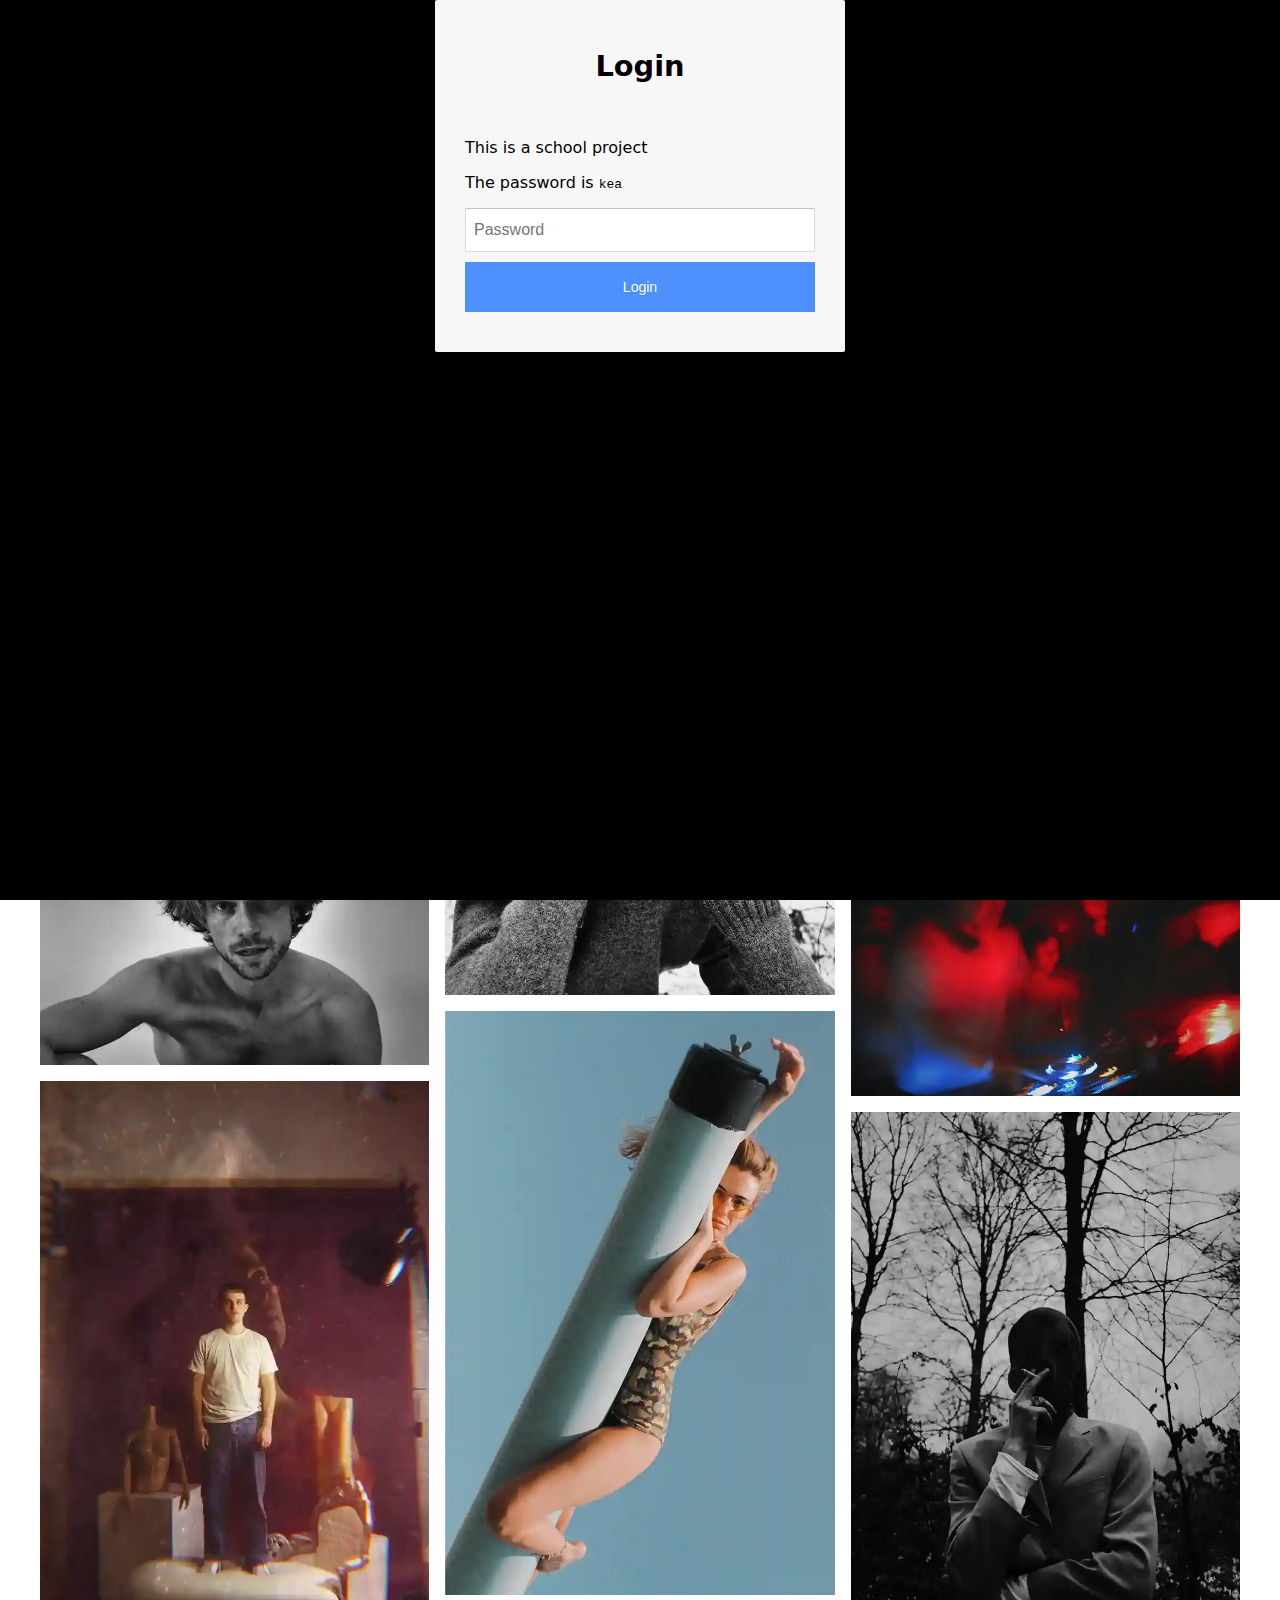
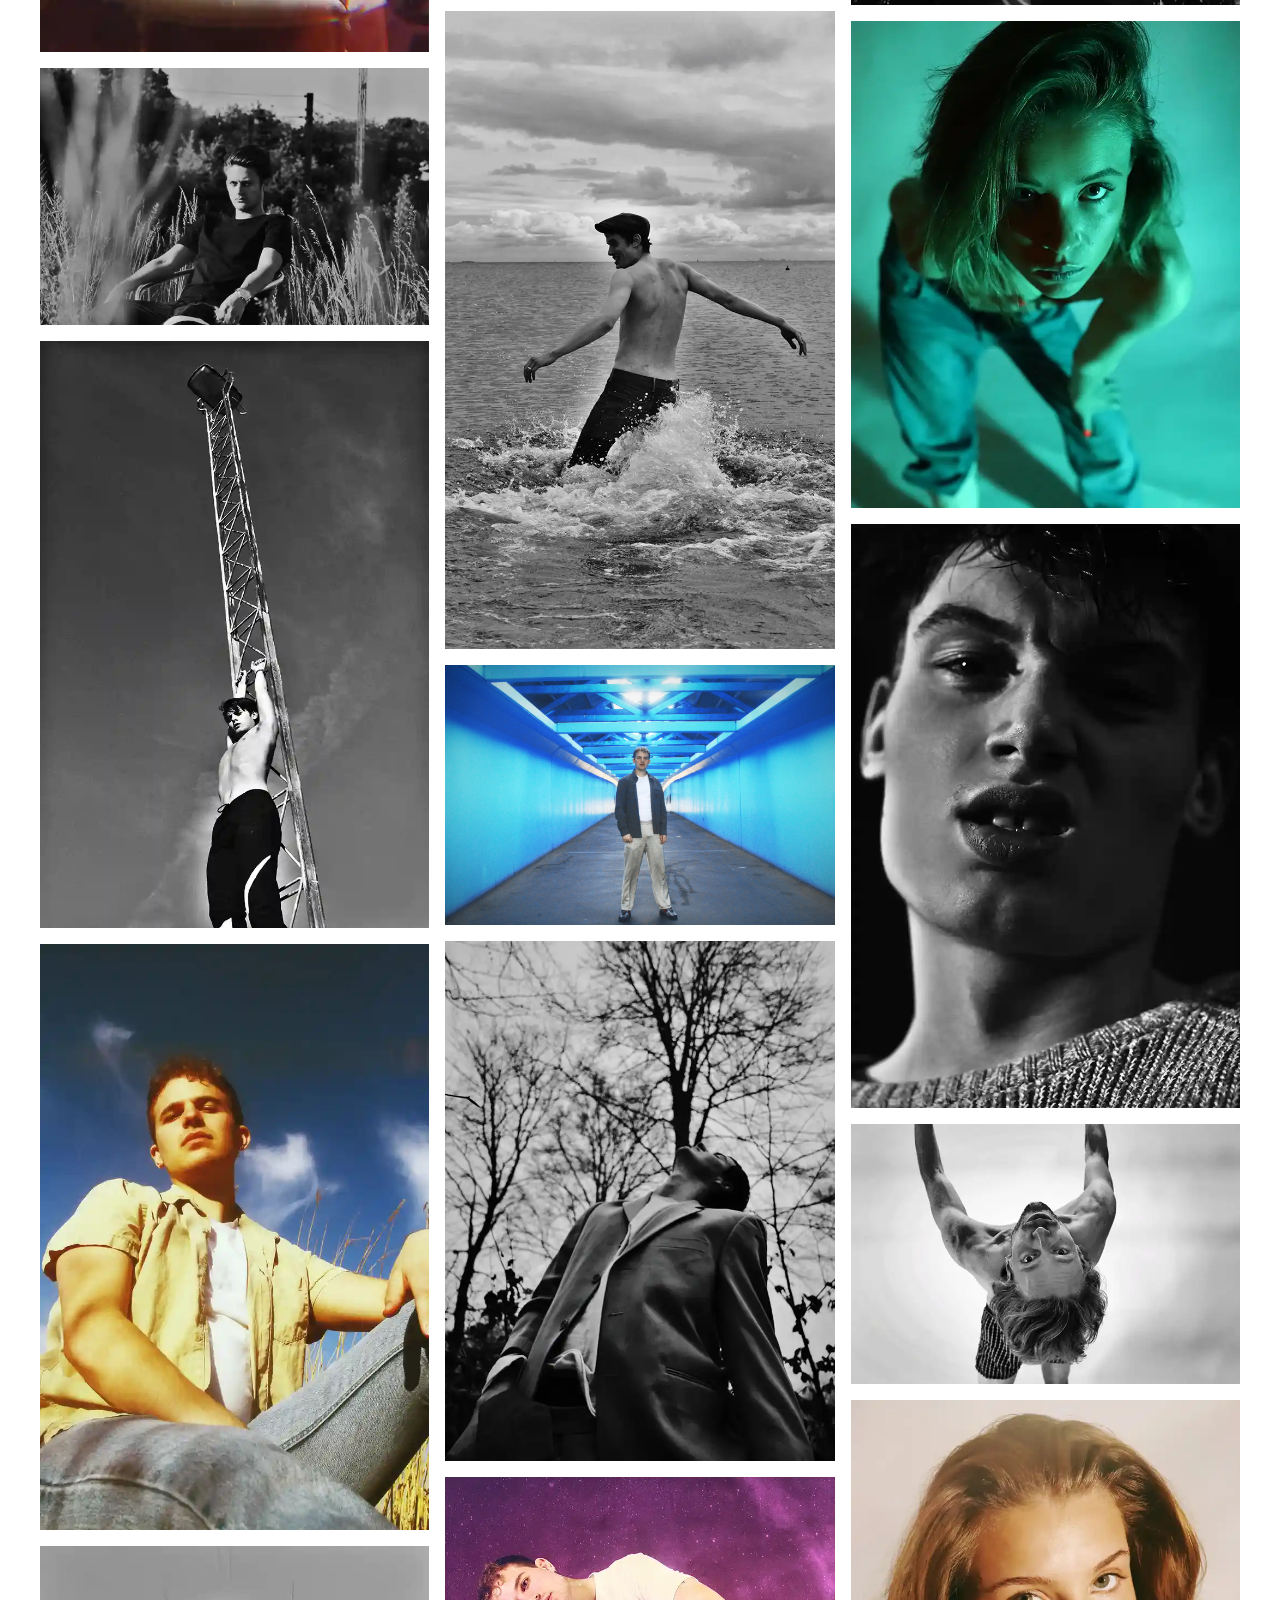
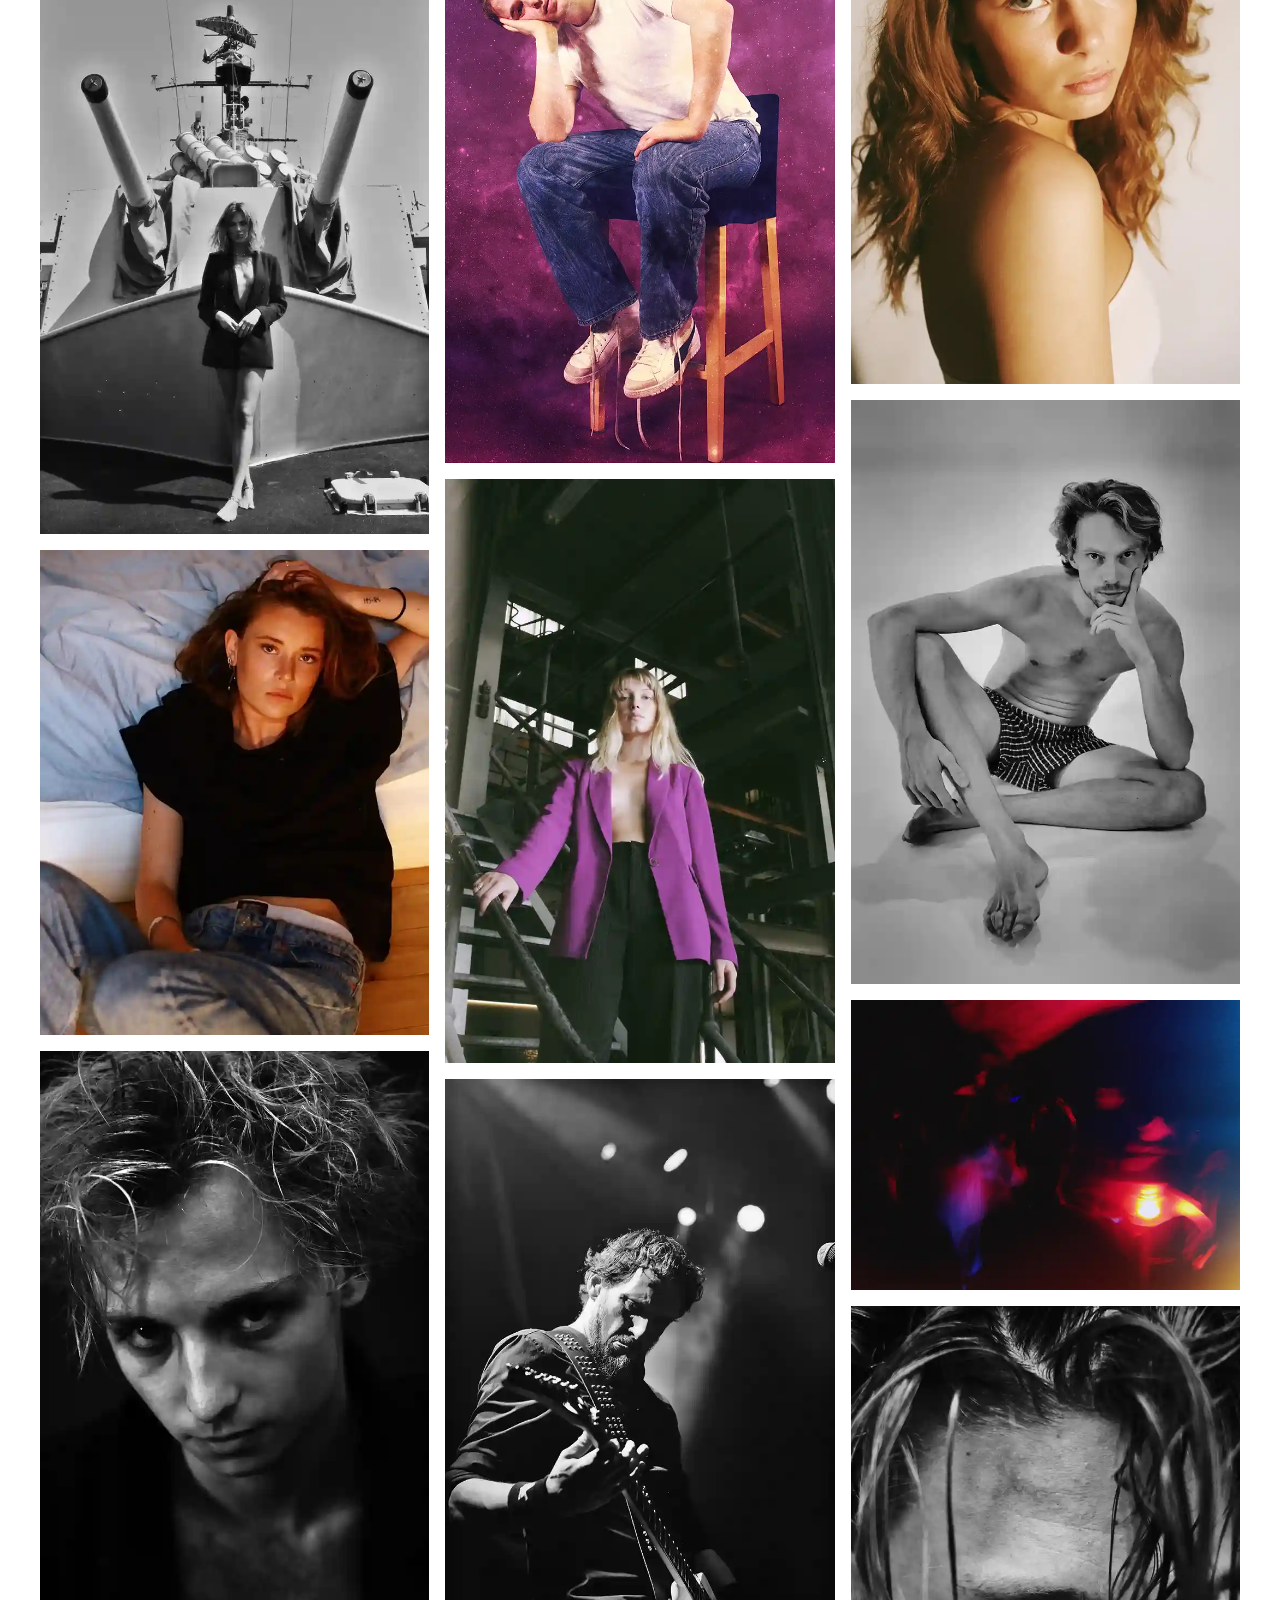
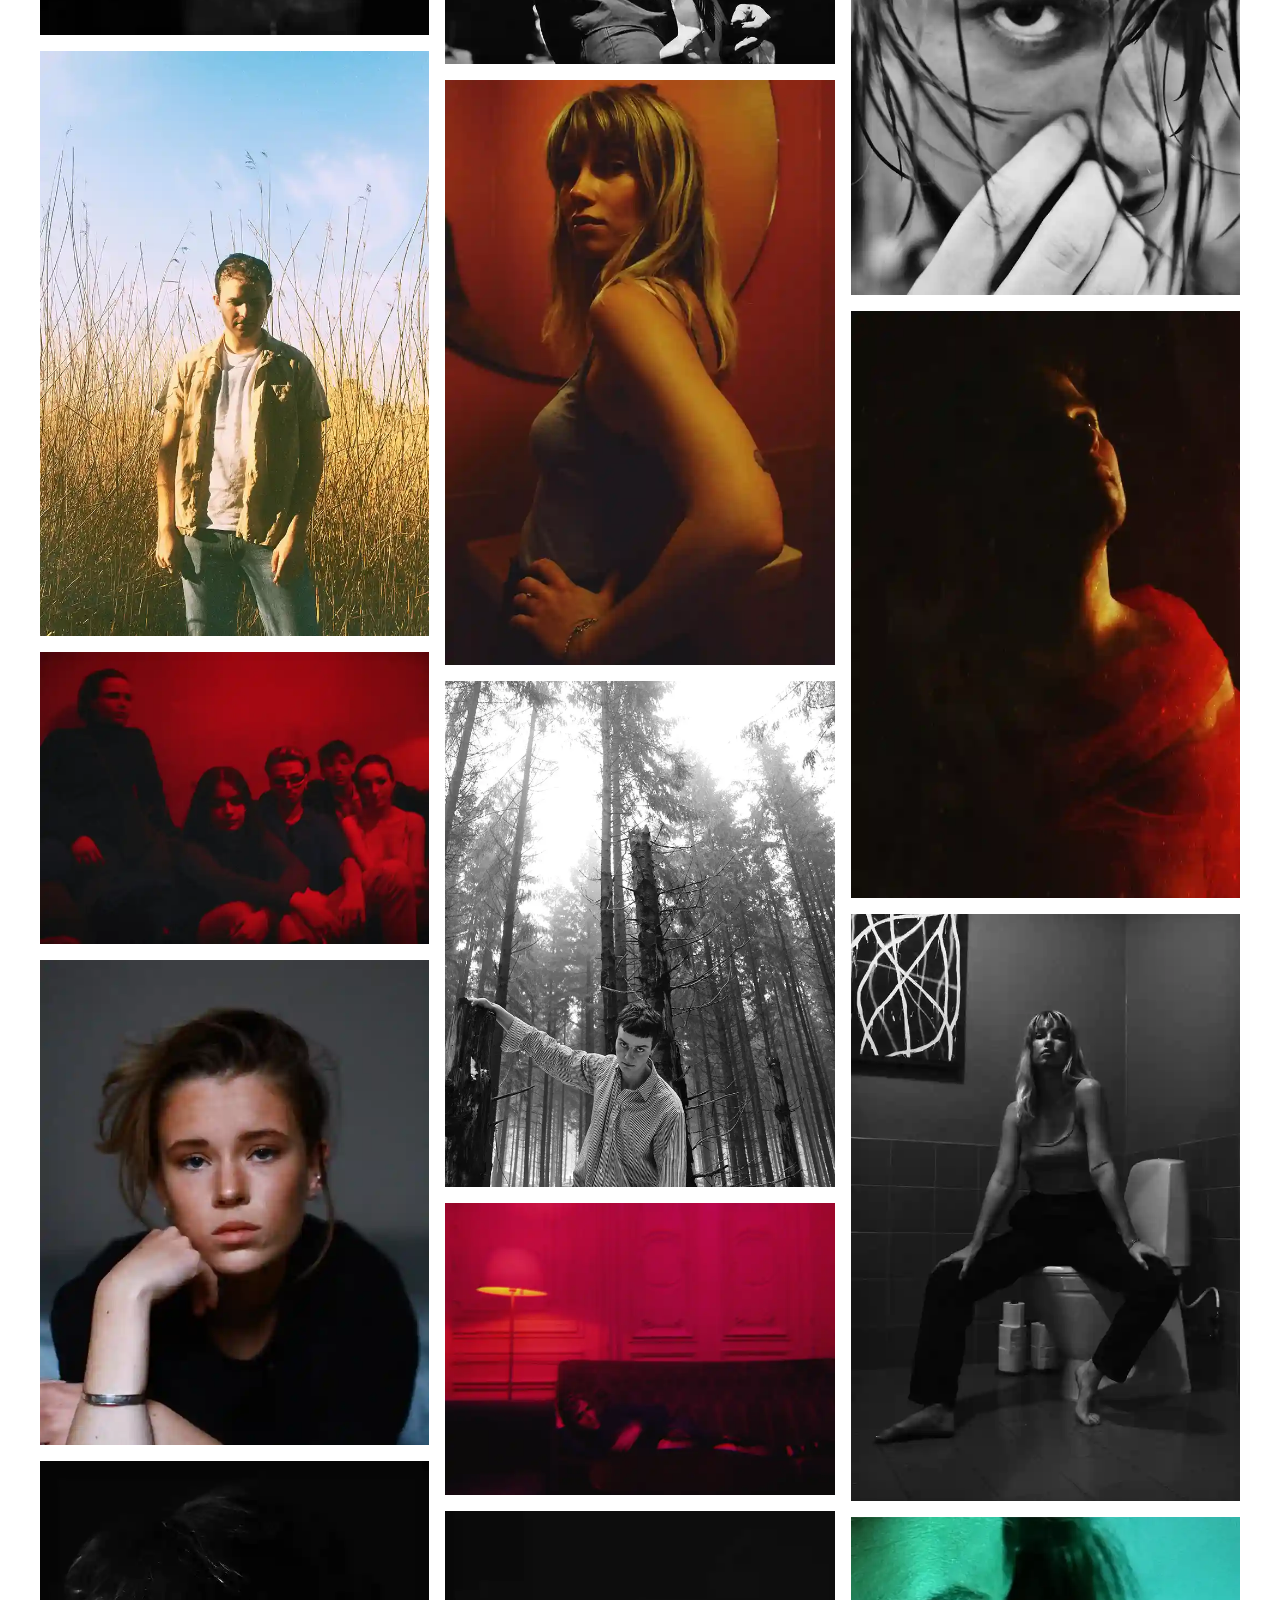
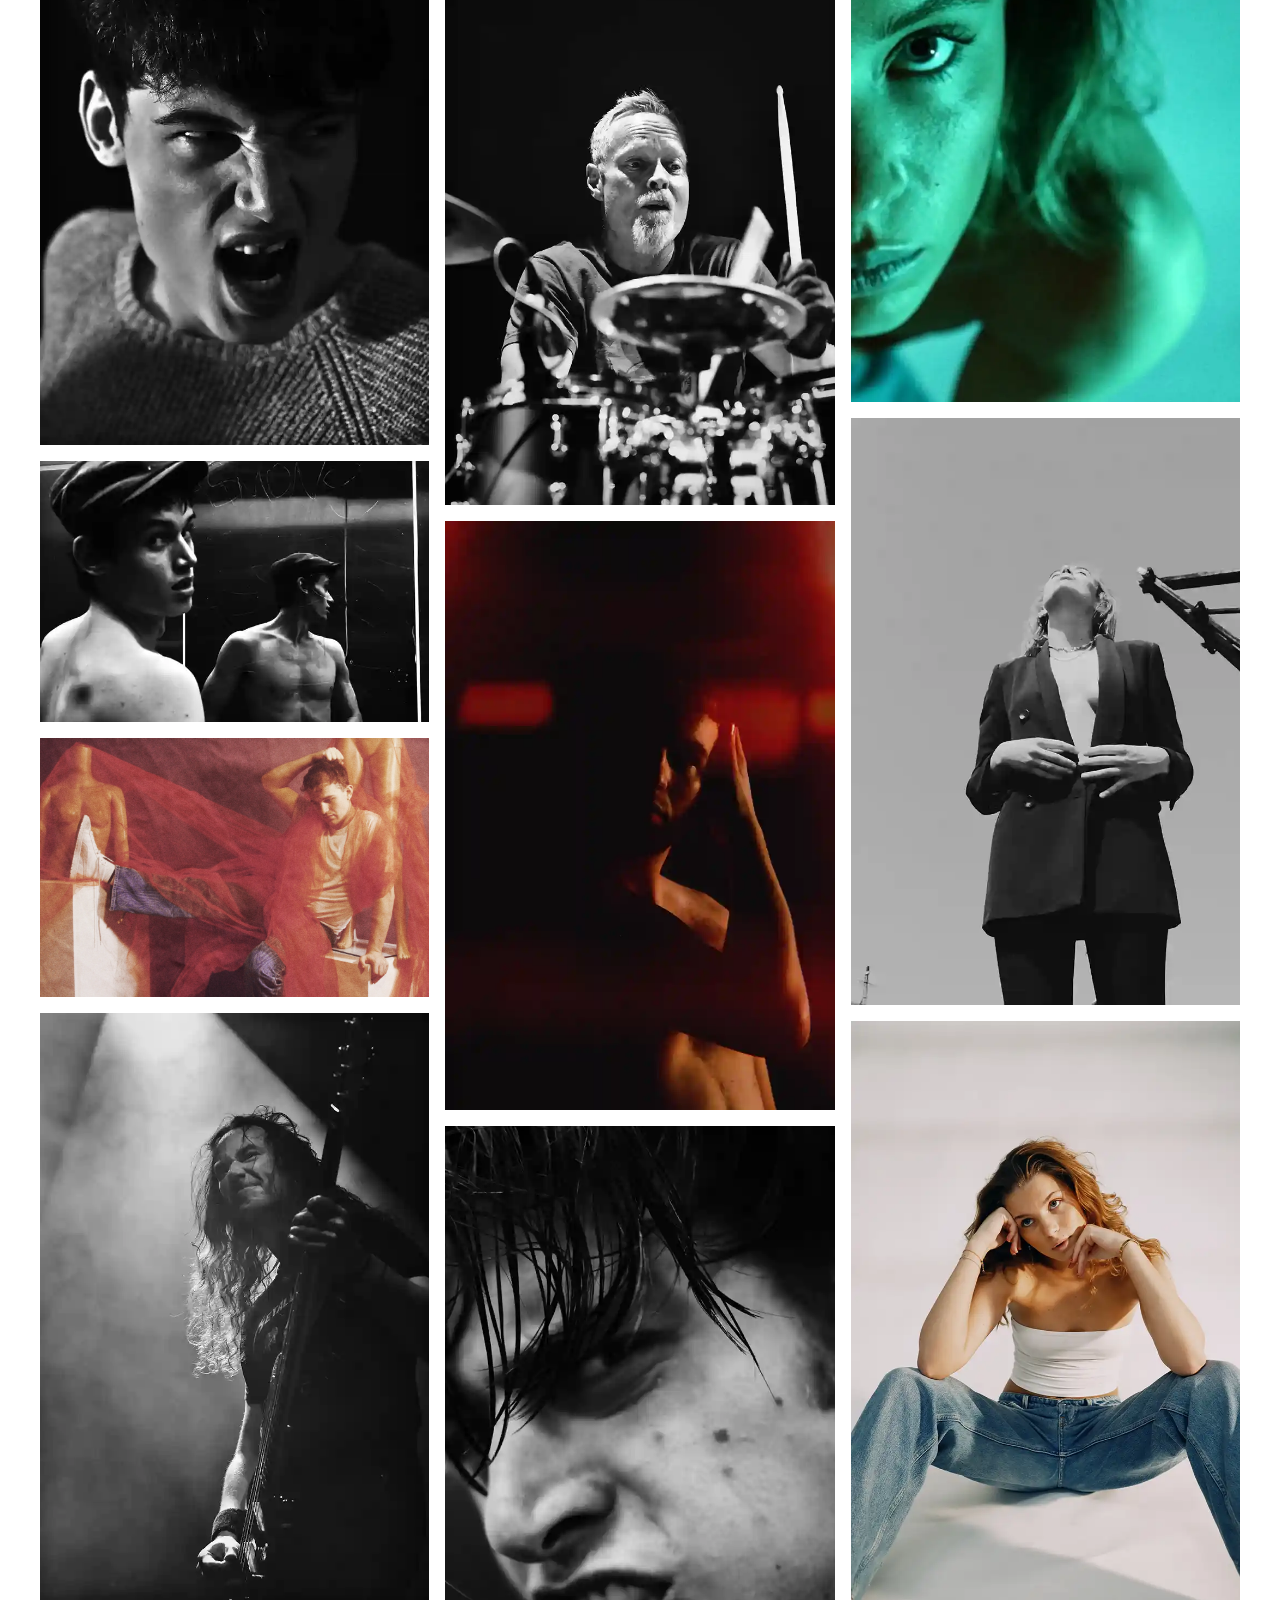
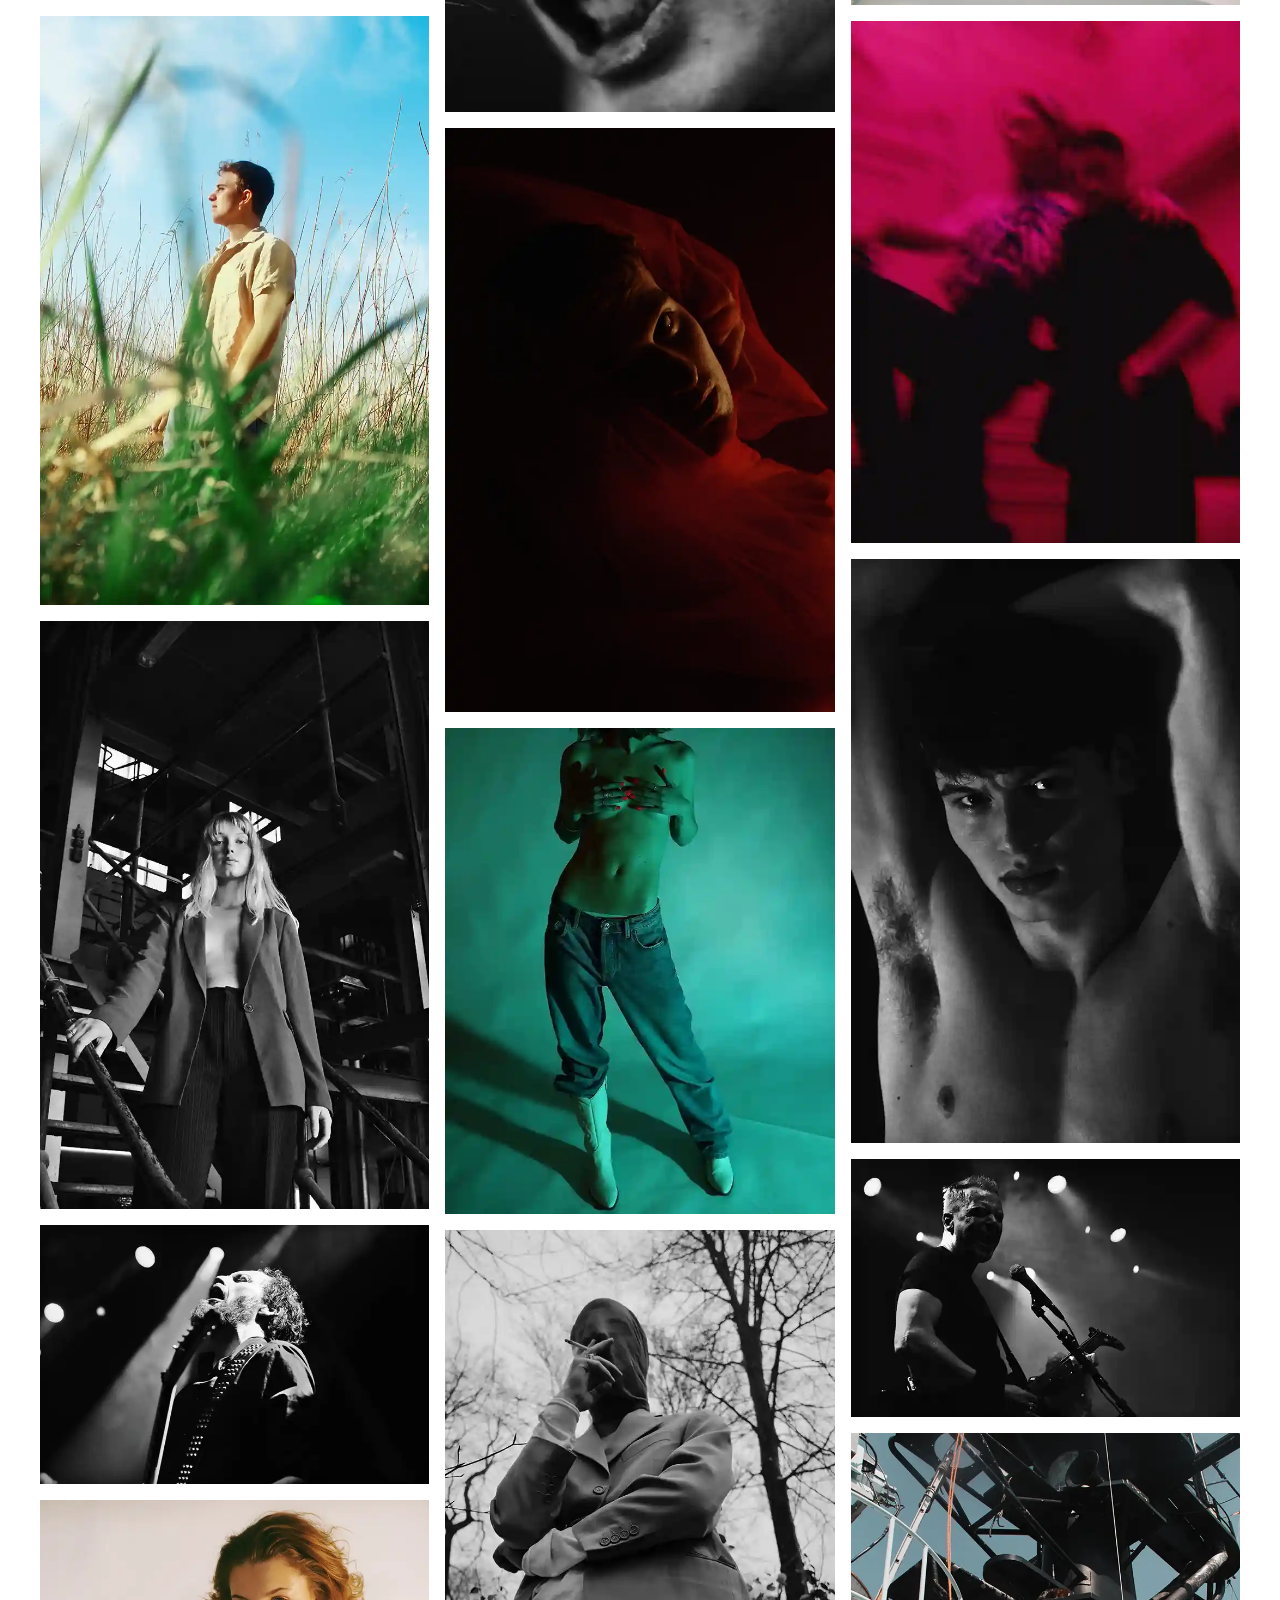
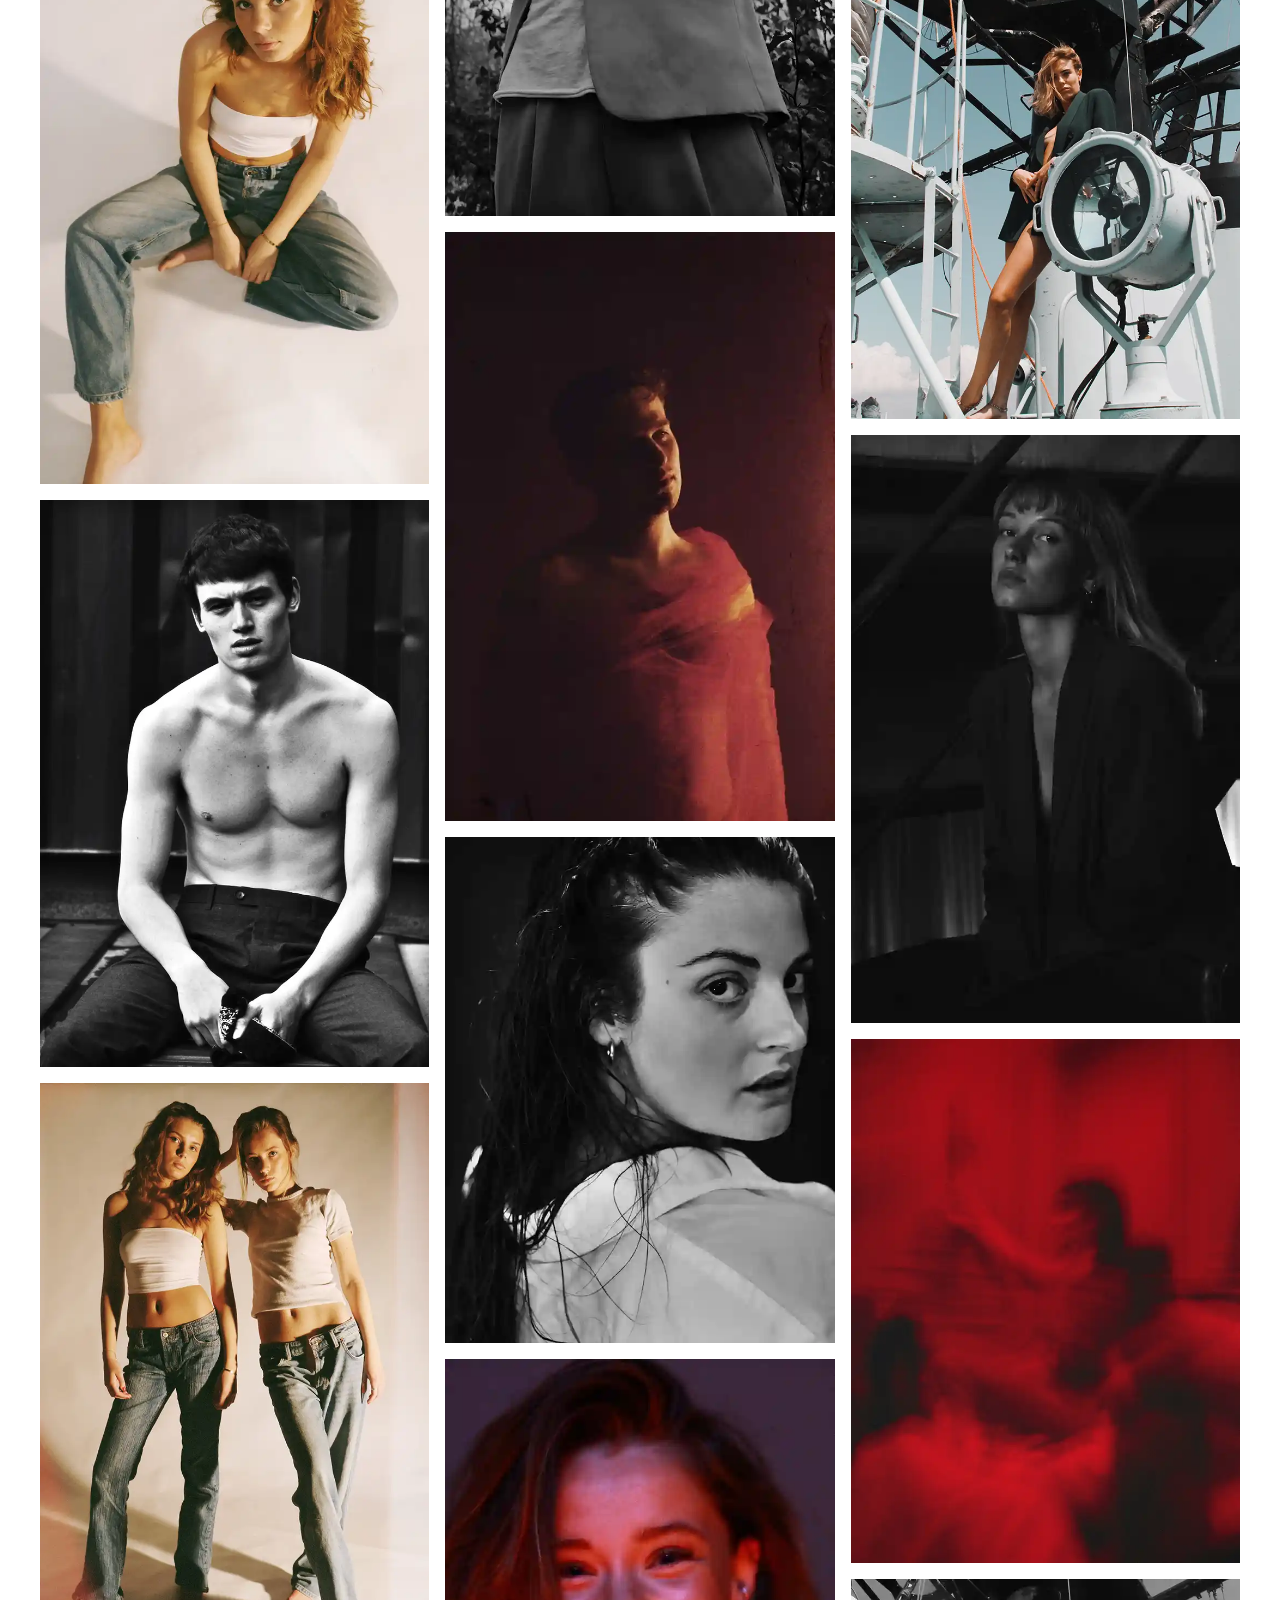
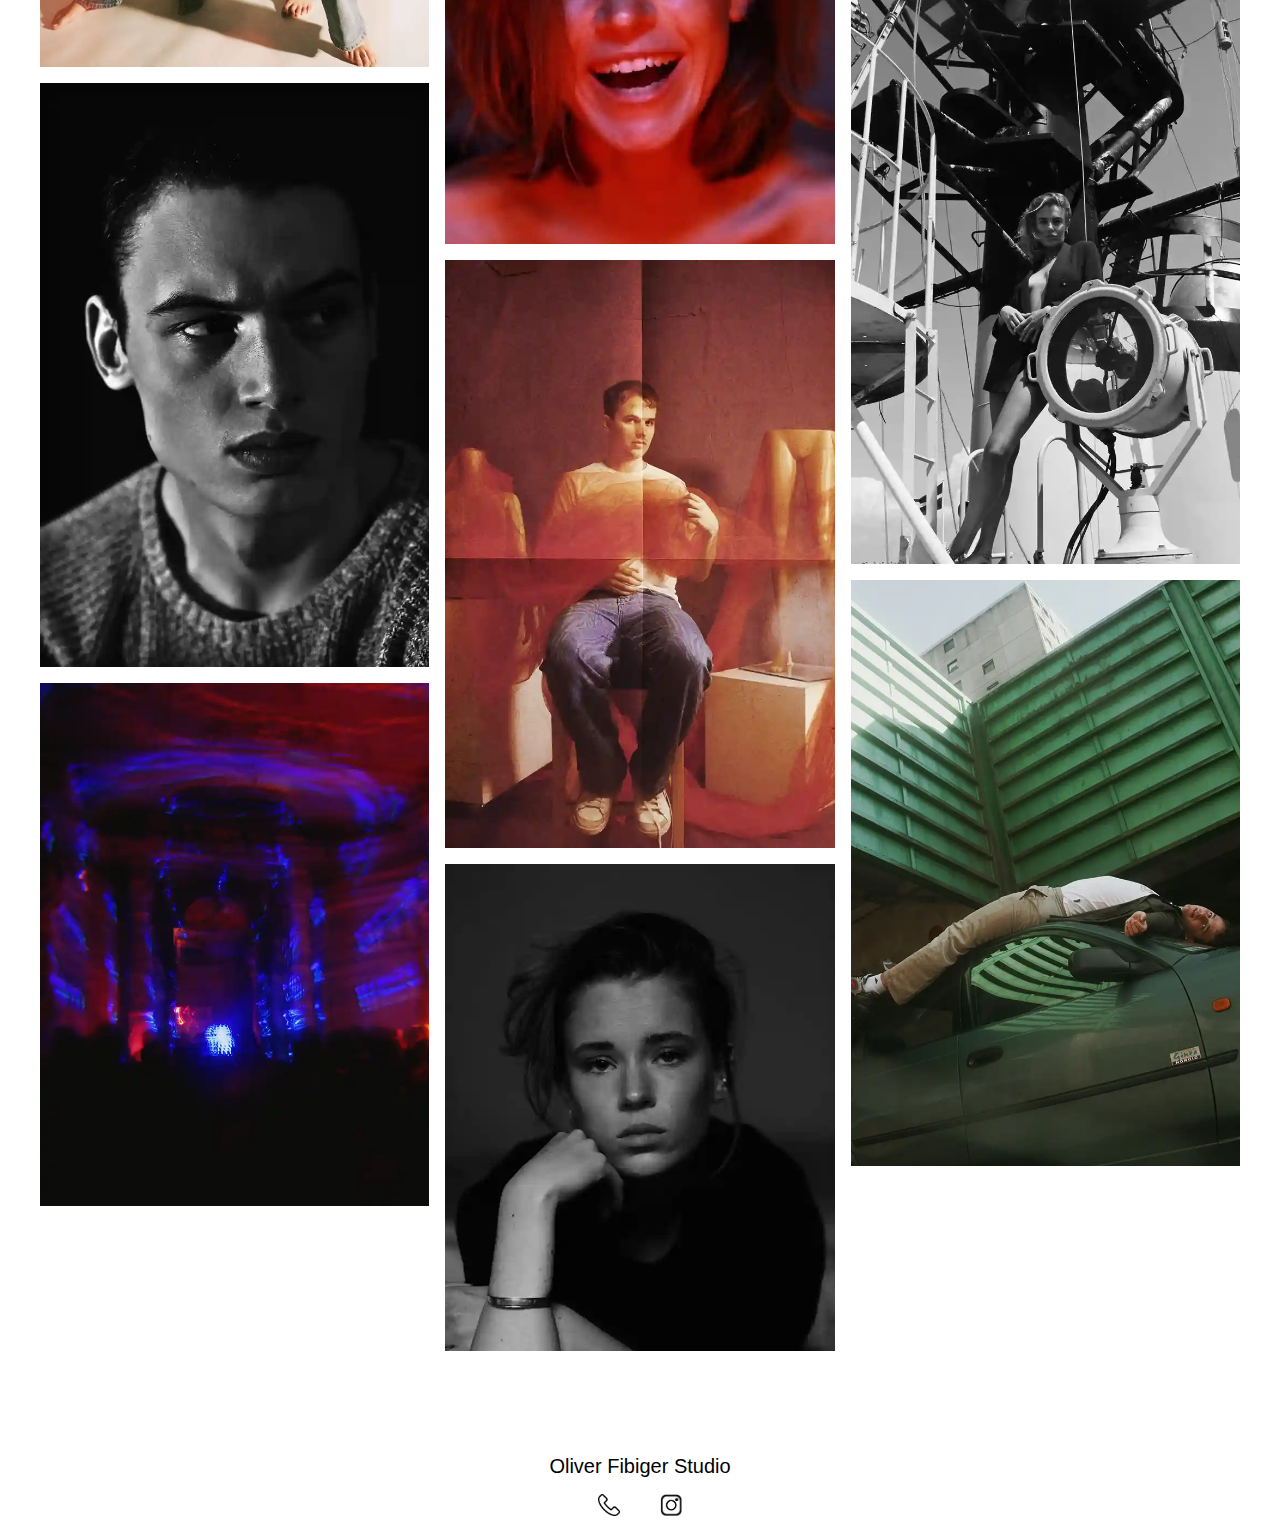
==== commit d7d7f0ca: "password js" ====
--- a/galleri.html
+++ b/galleri.html
@@ -123,6 +123,7 @@
             </a>
         </div>
     </footer>
+    <script src="login.js"></script>
     <script src="script.js"></script>
 </body>
 
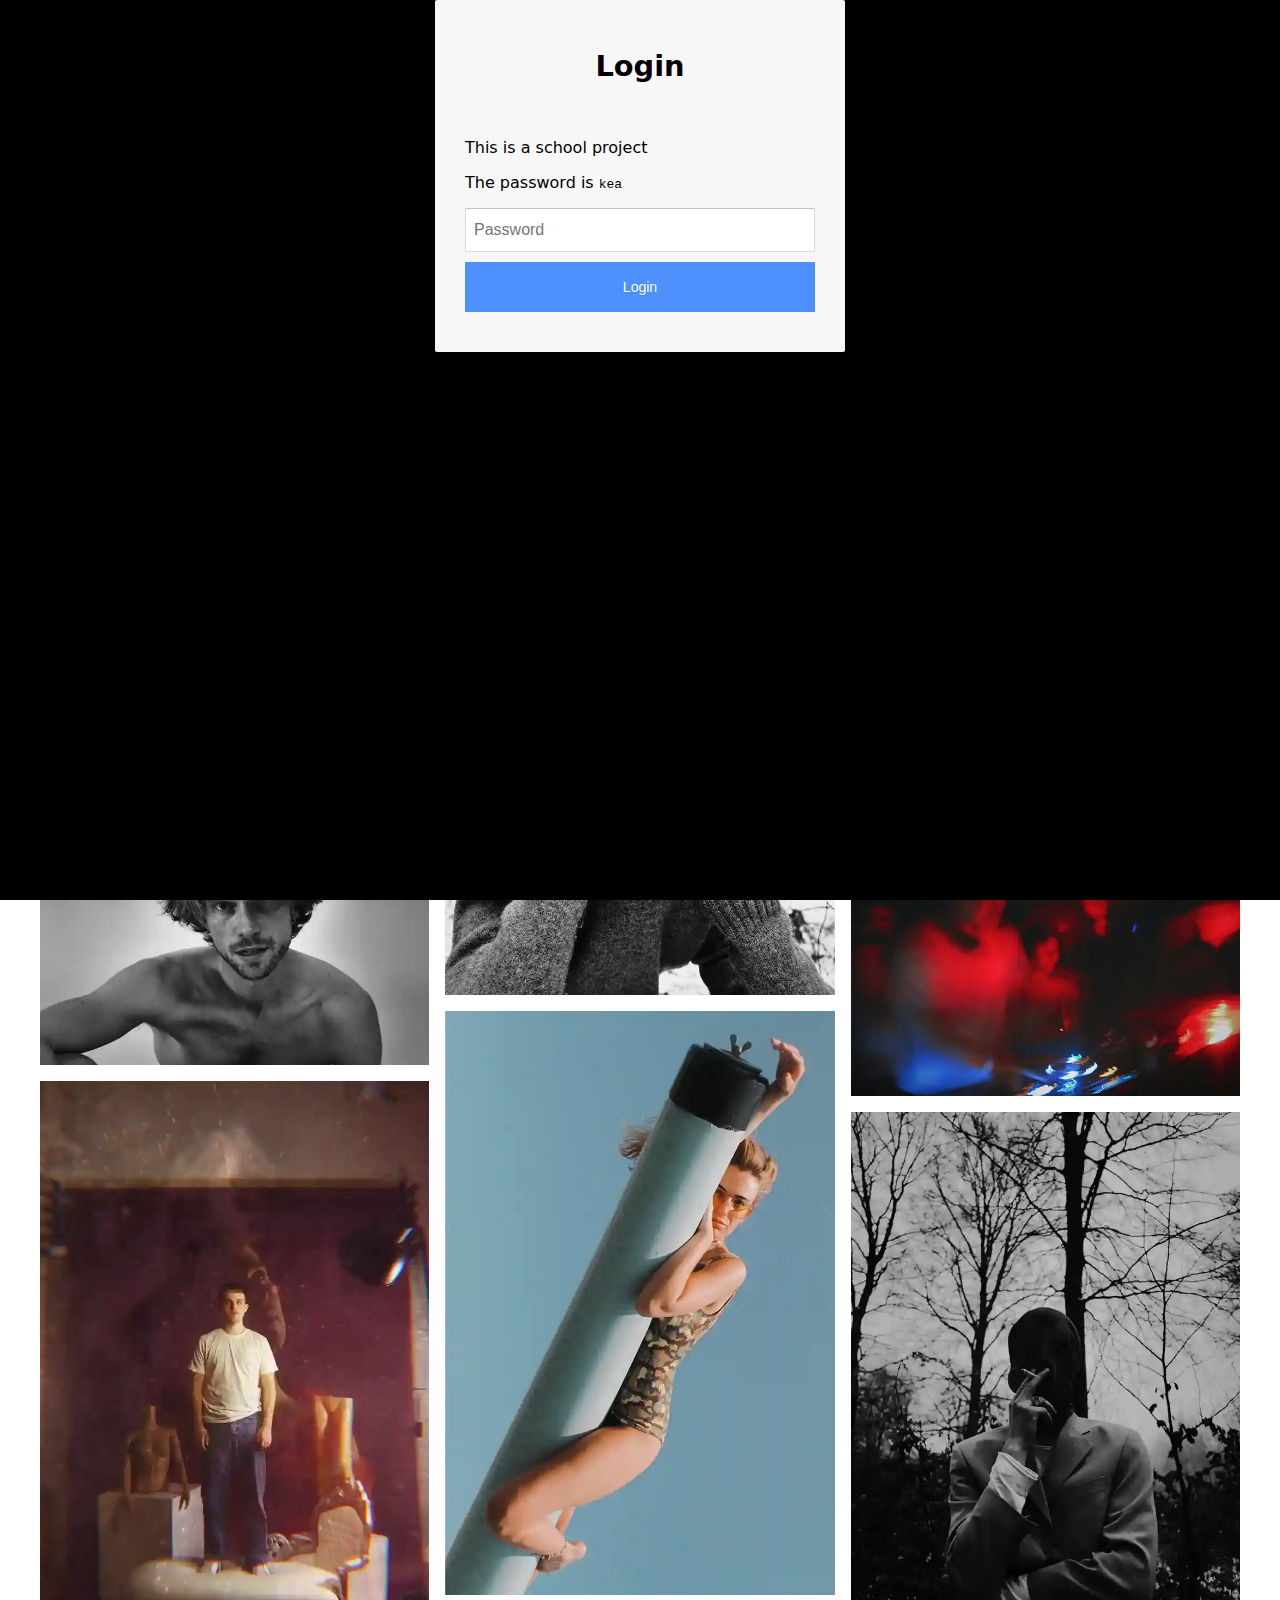
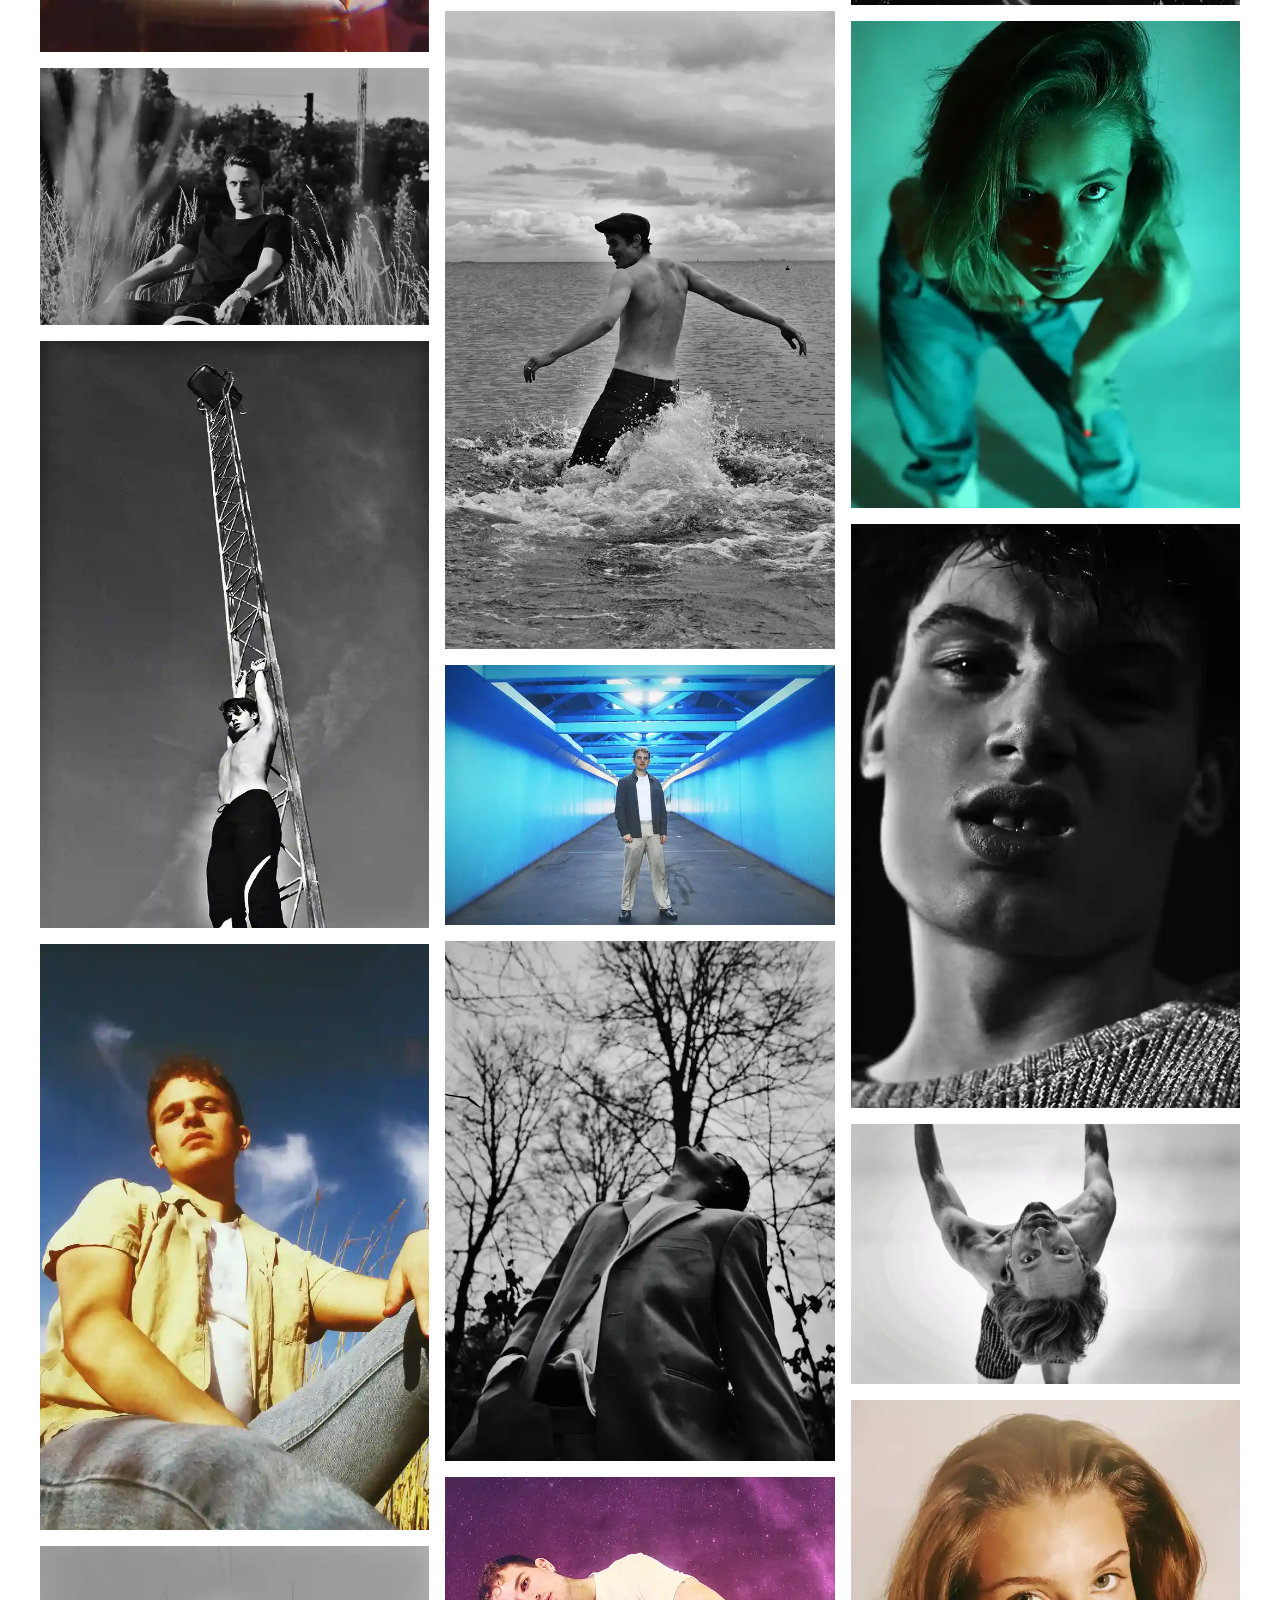
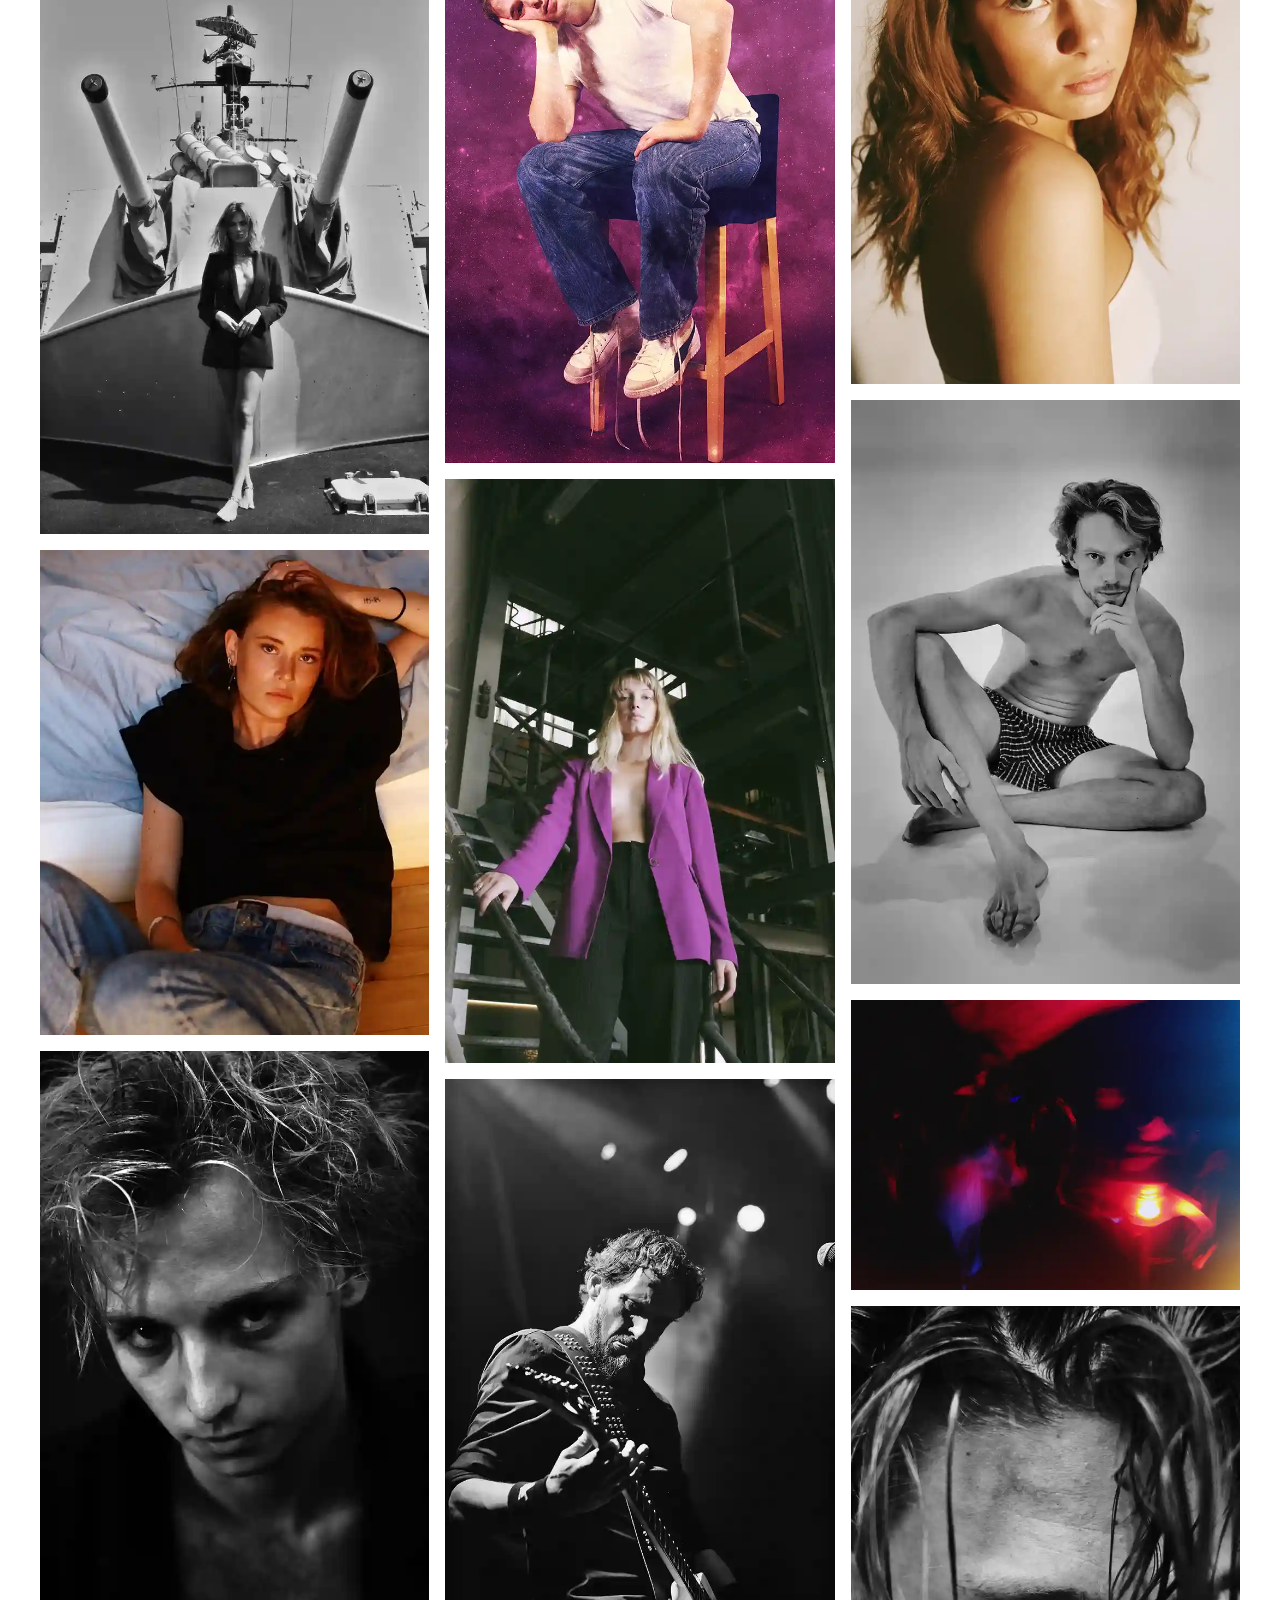
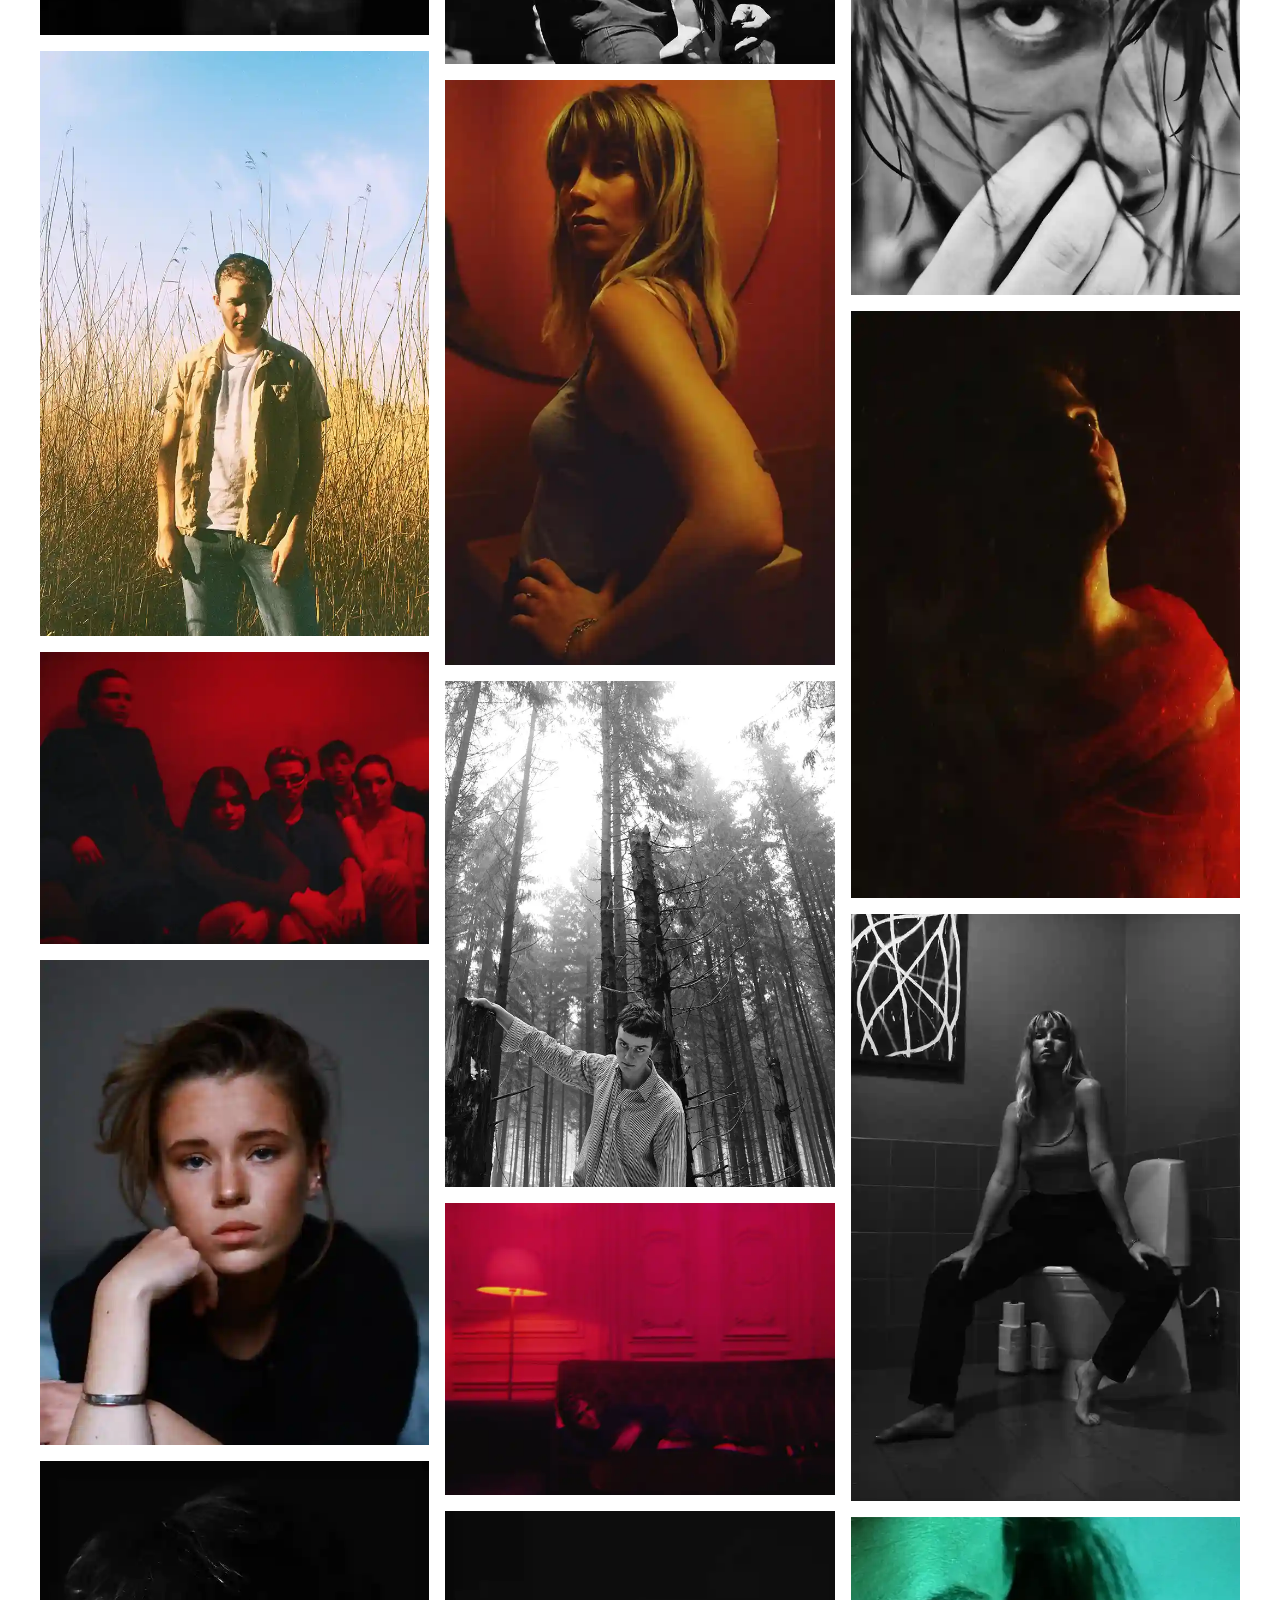
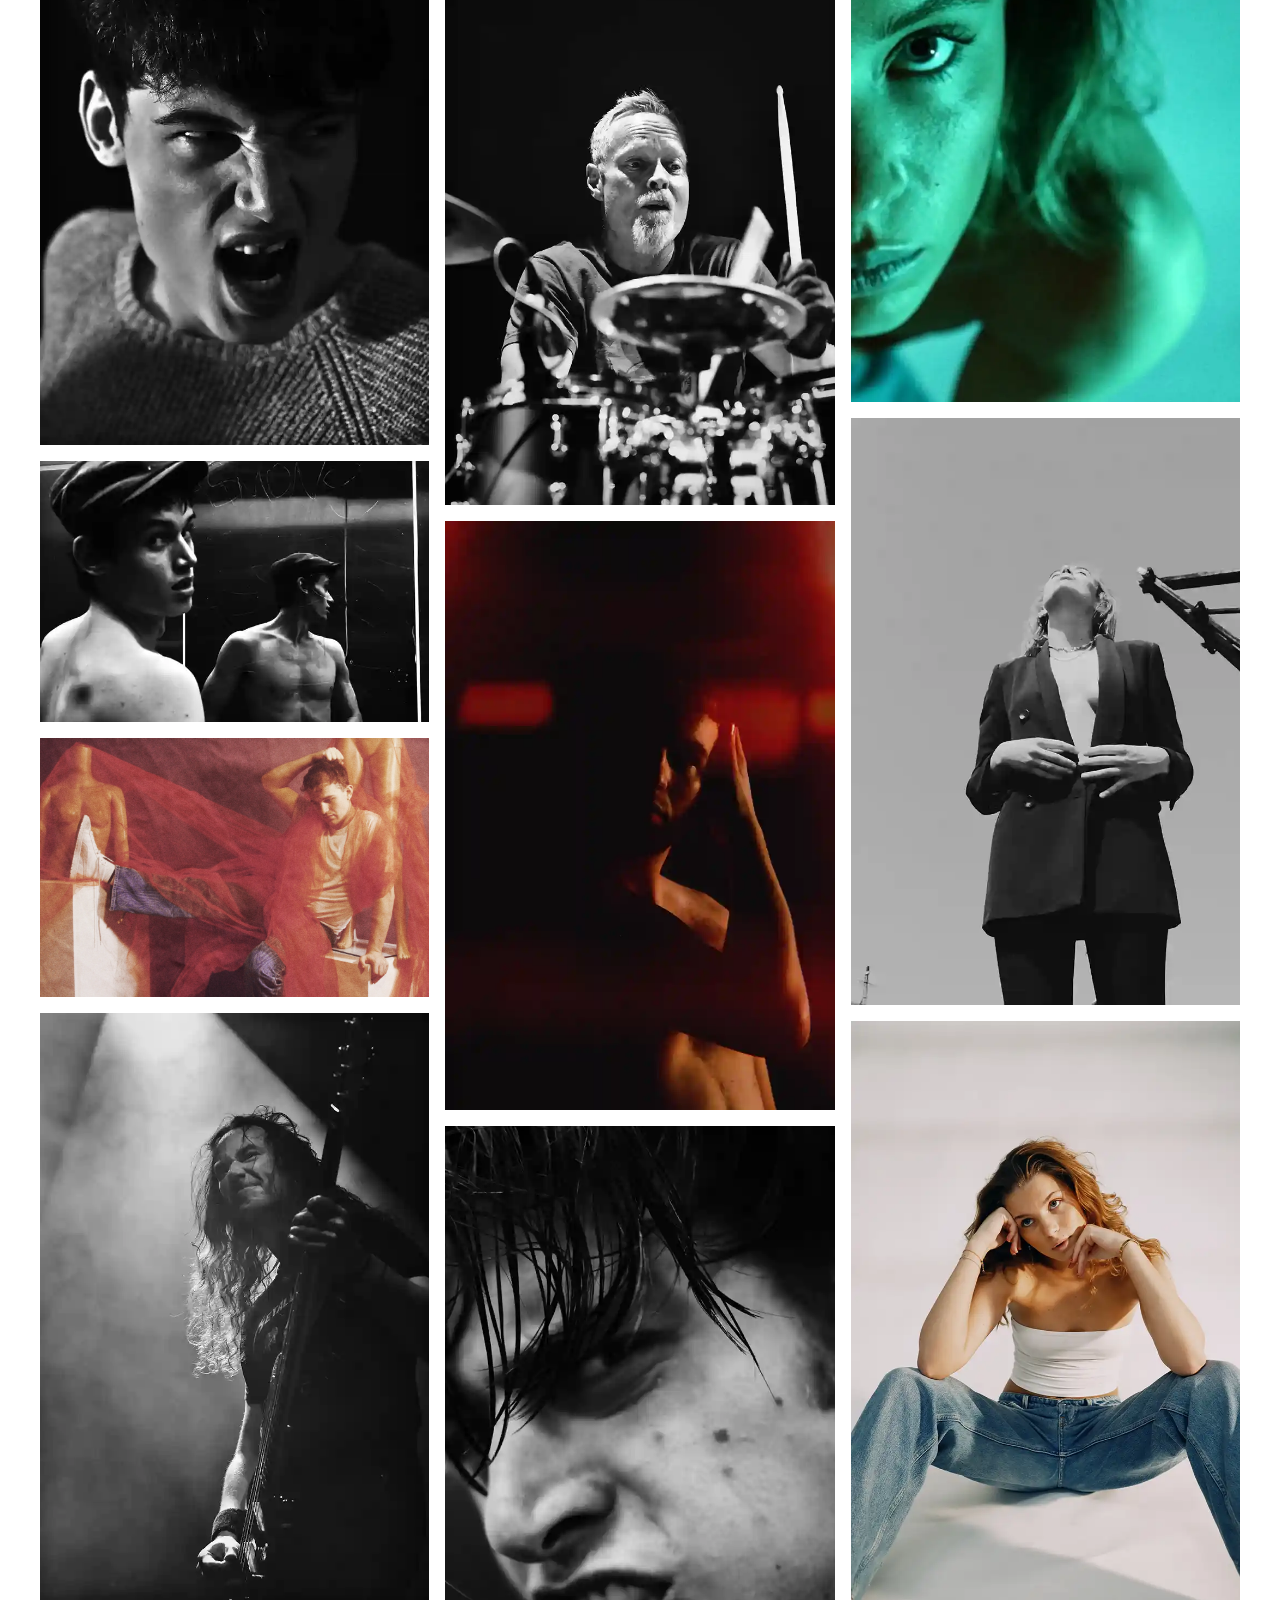
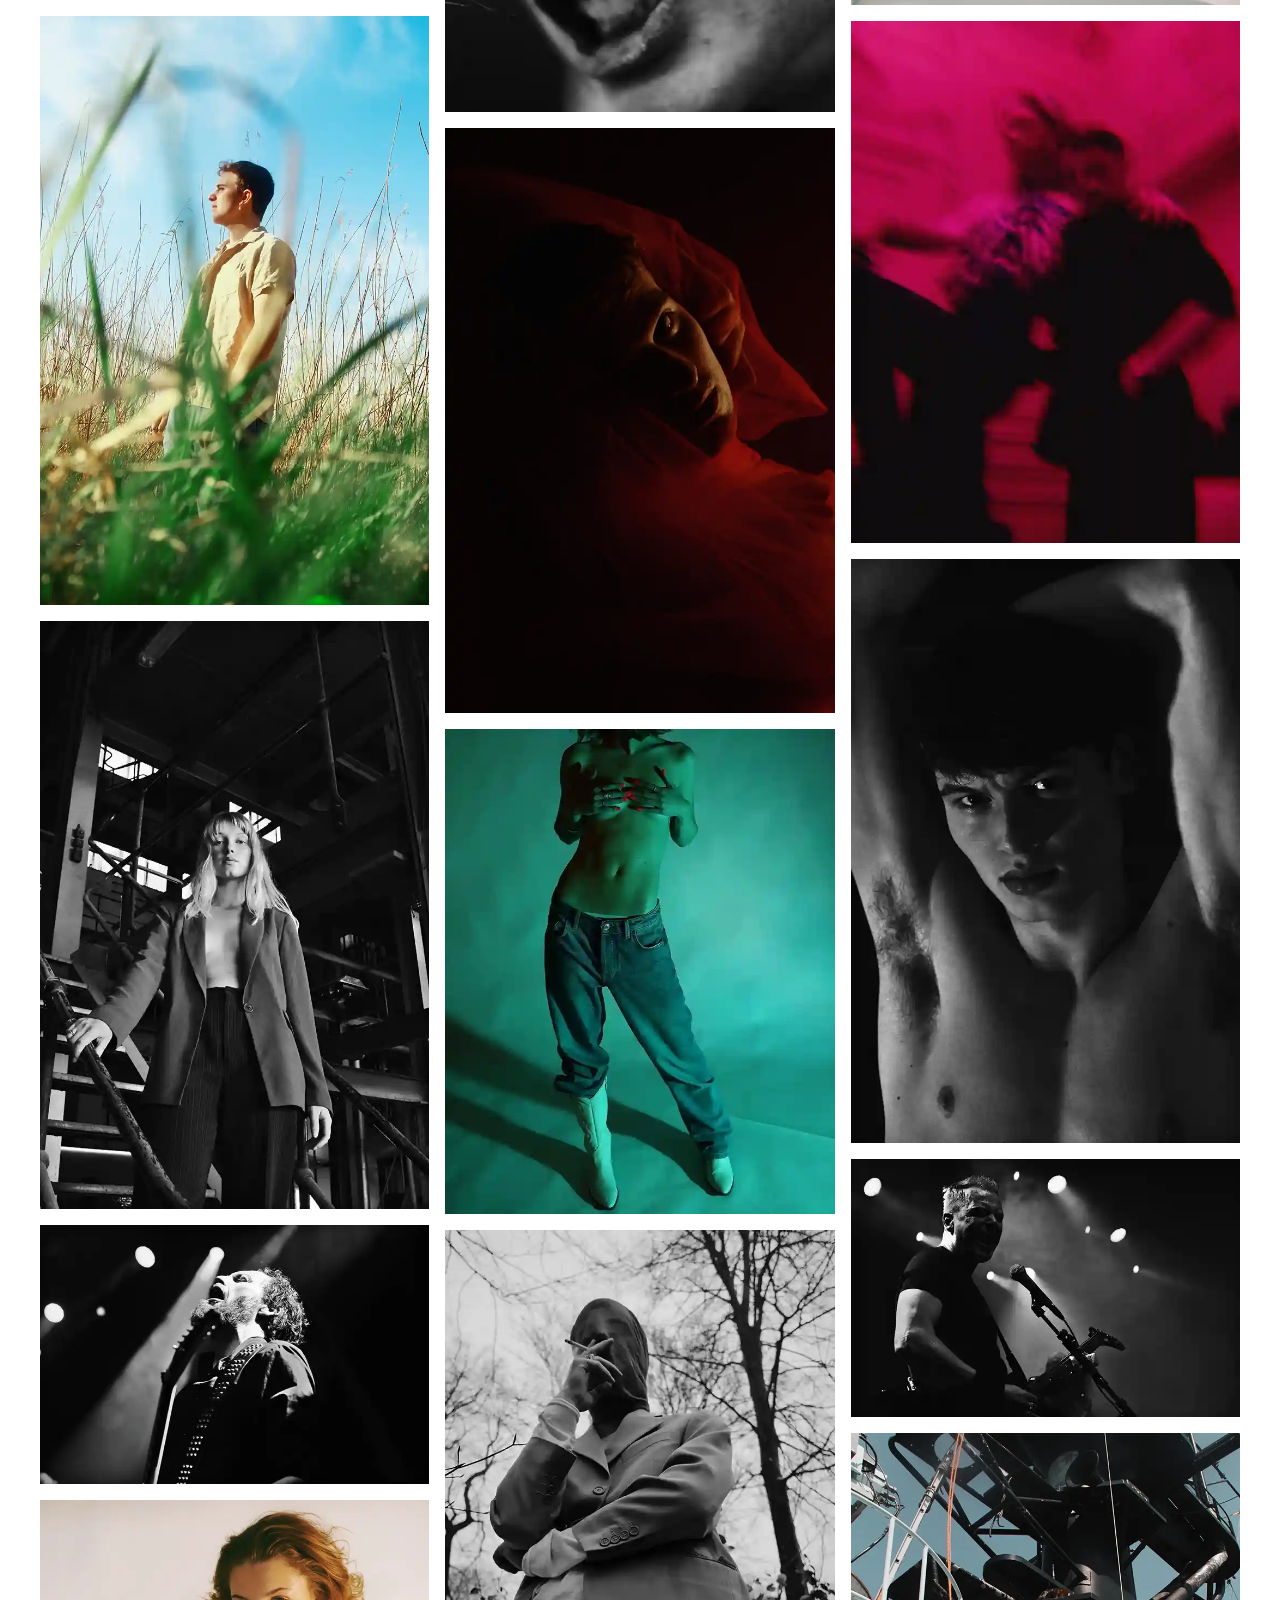
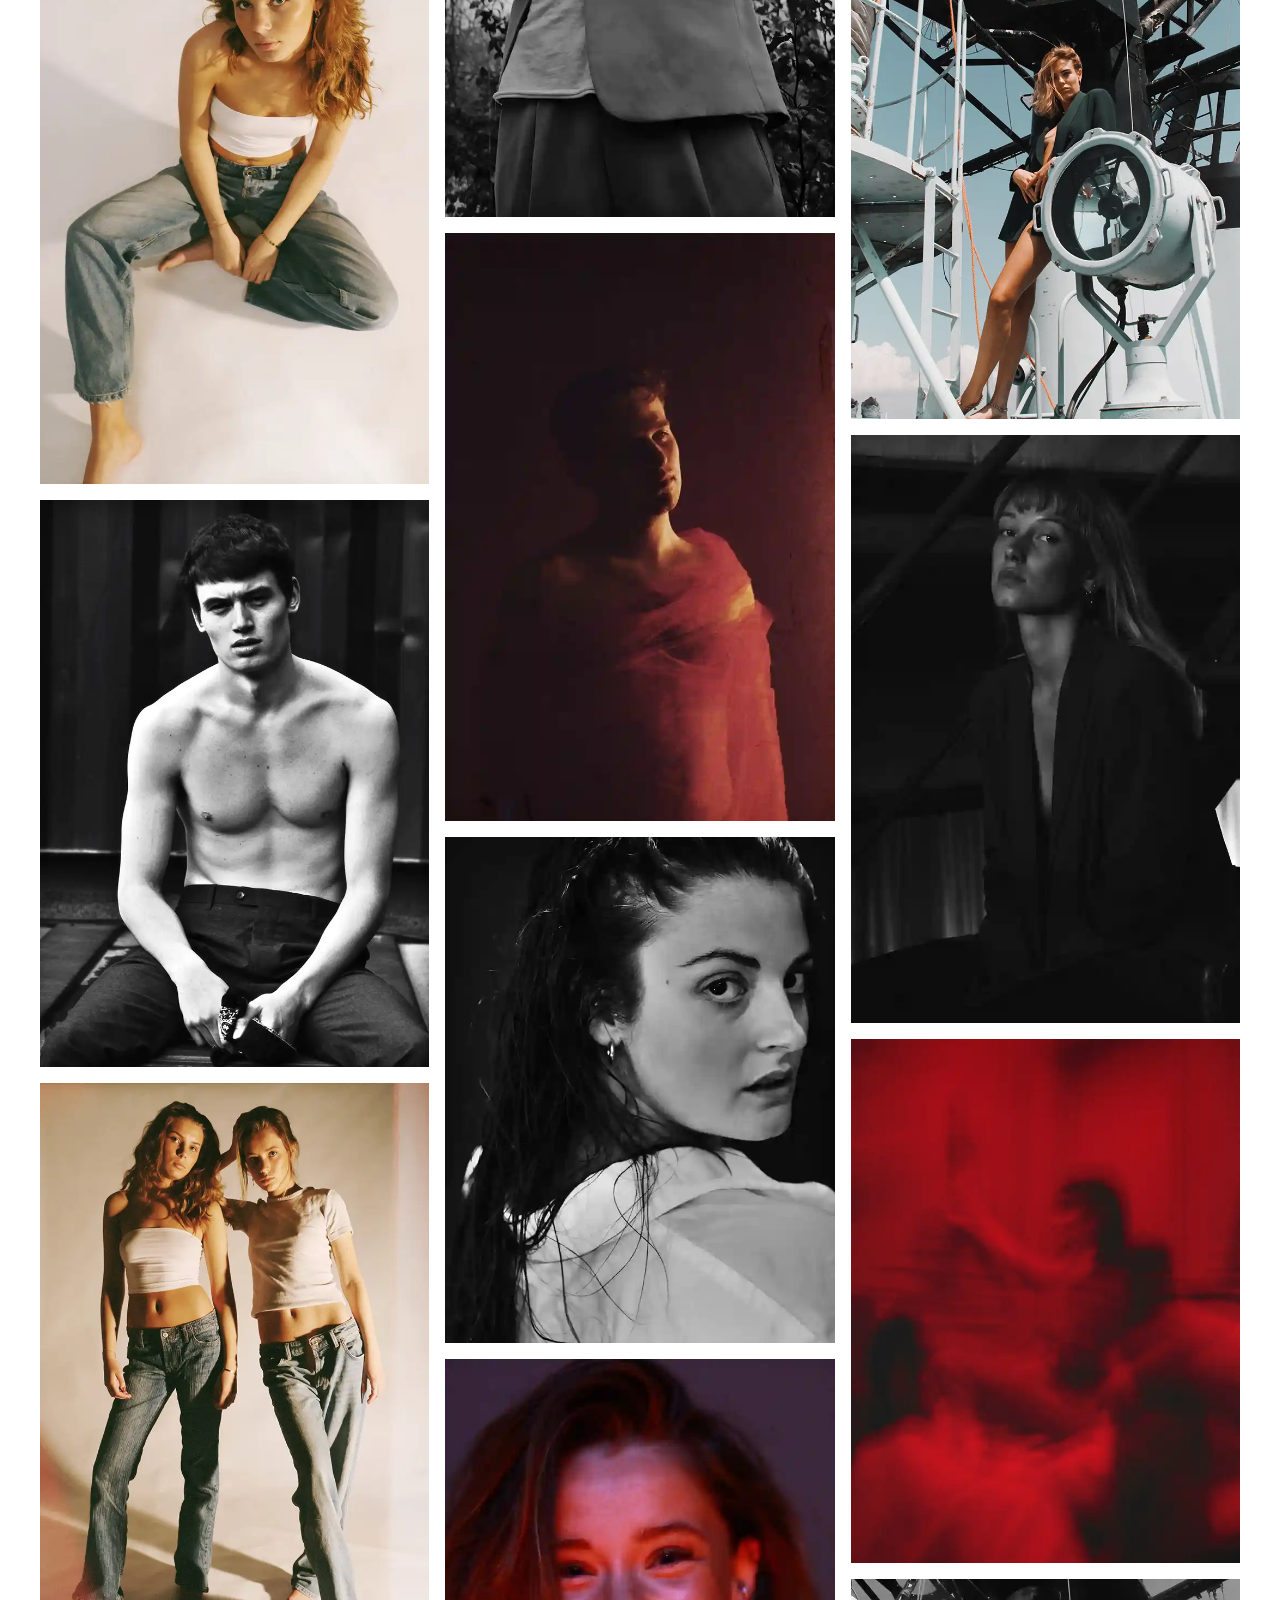
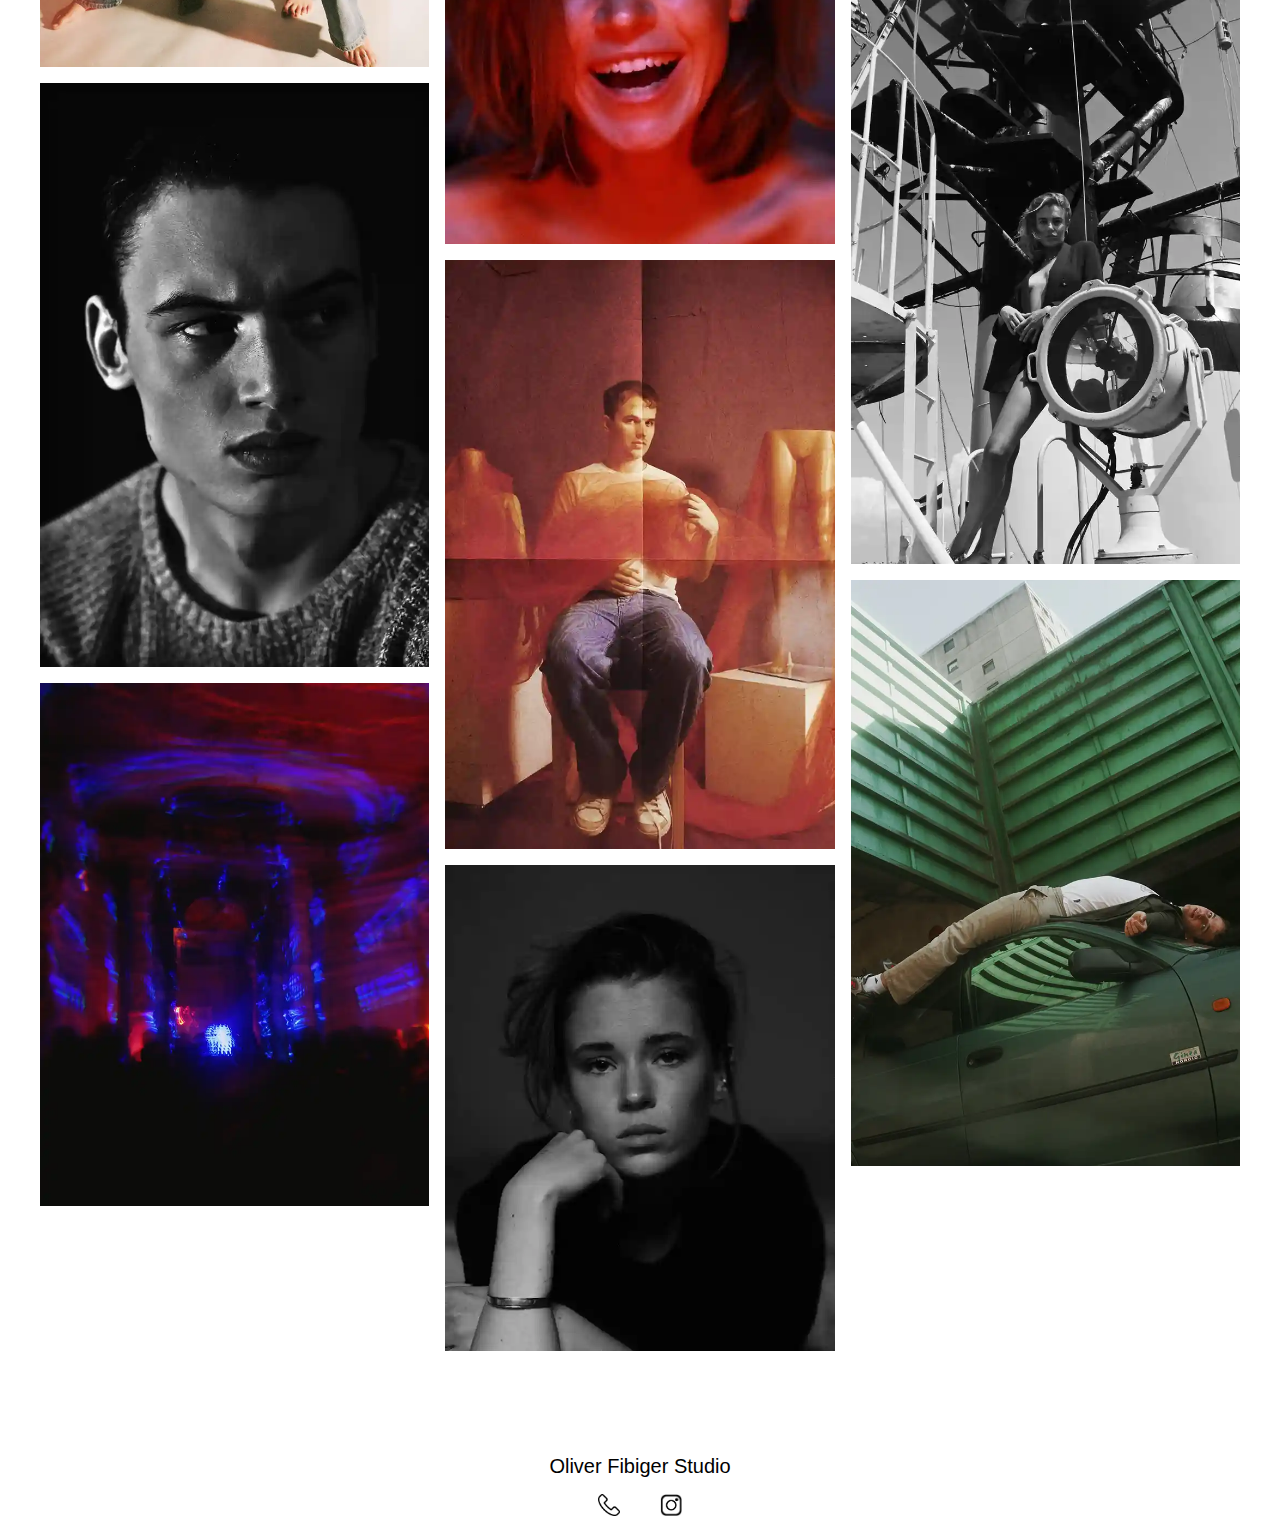
==== commit f6661017: "footer hover" ====
--- a/galleri.html
+++ b/galleri.html
@@ -114,12 +114,12 @@
     </div>
     <footer>
         <h3 class="footer">Oliver Fibiger Studio</h3>
-        <div class="ikon">
+        <div class="ikon_container">
             <a href="tel:42231717">
-                <img class="mobil" src="img/mobil.webp" alt="mobil ikon">
+                <img class="ikon mobil" src="img/mobil.webp" alt="mobil ikon">
             </a>
             <a href="https://www.instagram.com/oliverfibiger.studio/">
-                <img class="ig" src="img/ig.webp" alt="instagram ikon">
+                <img class="ikon ig" src="img/ig.webp" alt="instagram ikon">
             </a>
         </div>
     </footer>
--- a/css/mutual_design.css
+++ b/css/mutual_design.css
@@ -105,10 +105,14 @@
   padding: 0;
   margin-block: 1rem;
 }
-.ikon {
+.ikon_container {
   display: flex;
   justify-content: center;
   gap: 40px;
+}
+.ikon:hover {
+  transform: scale(1.5);
+  transition: 0.2s;
 }
 
 footer,
